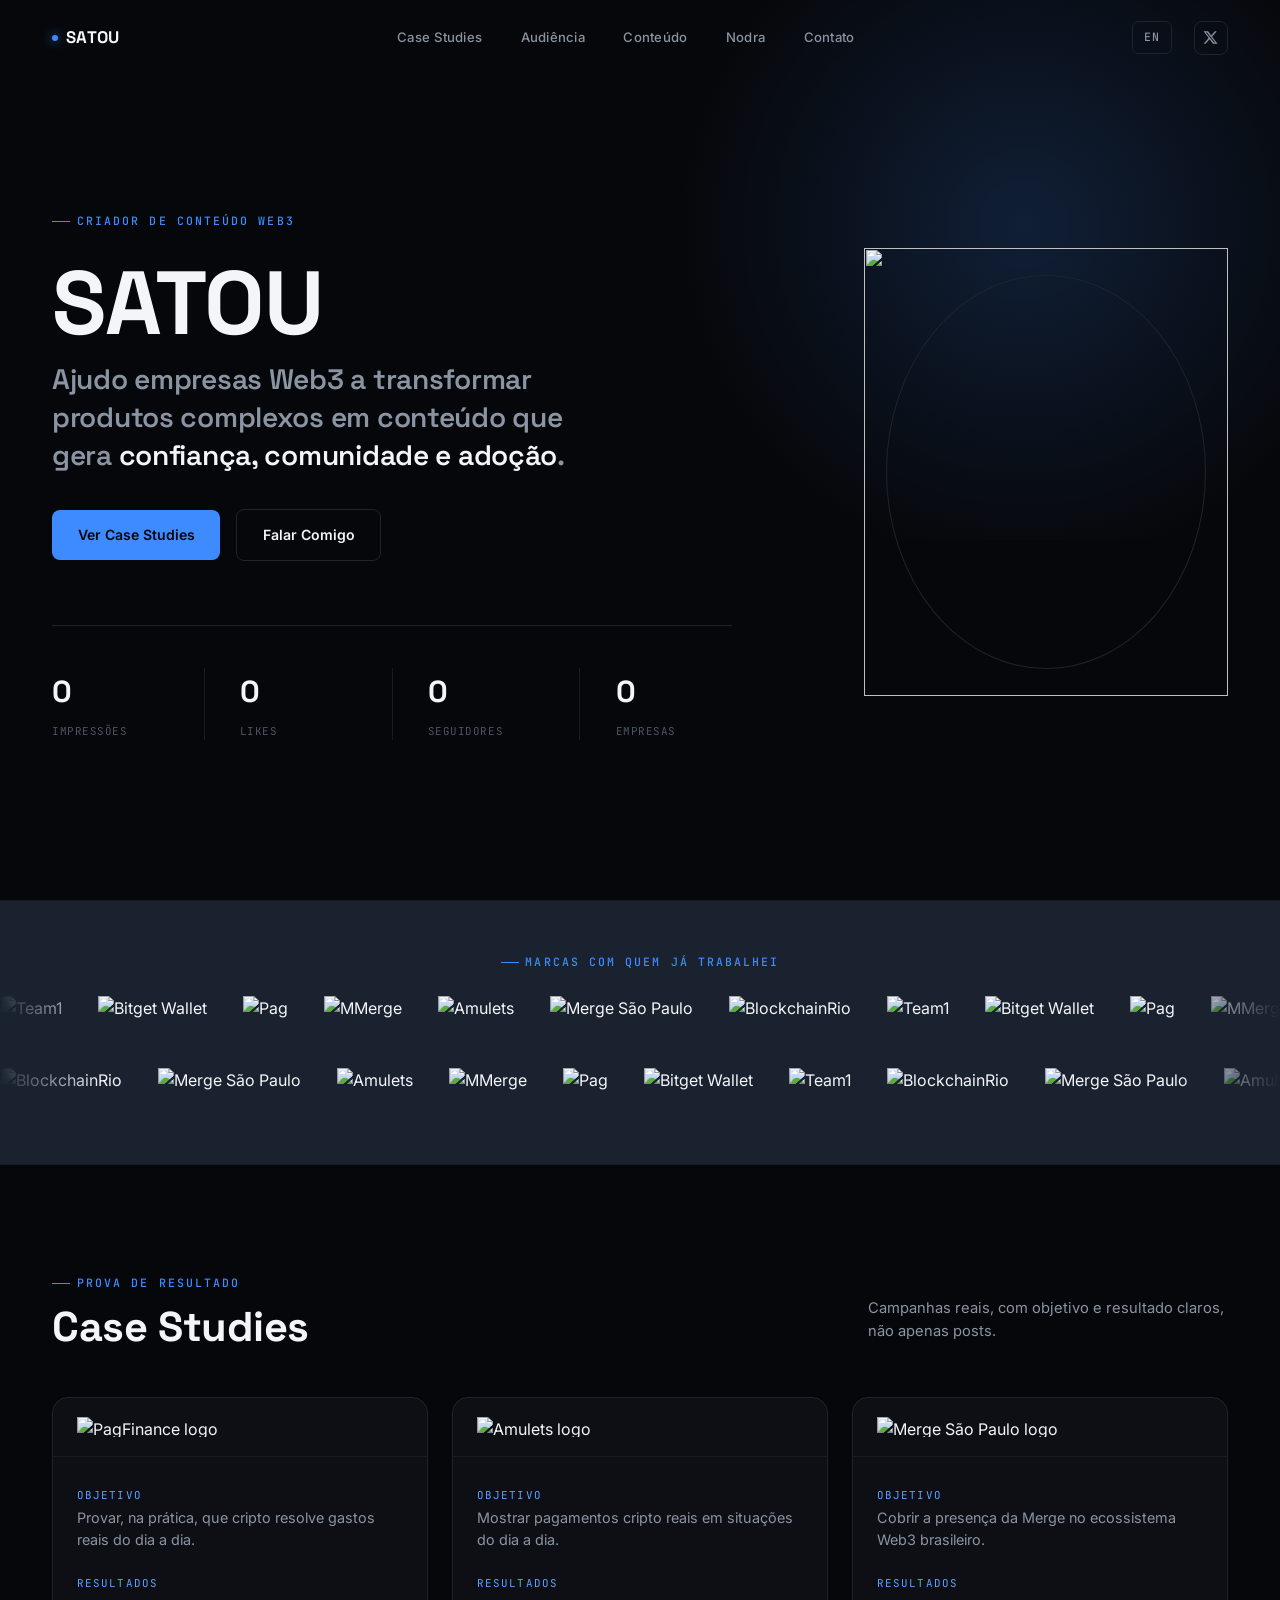
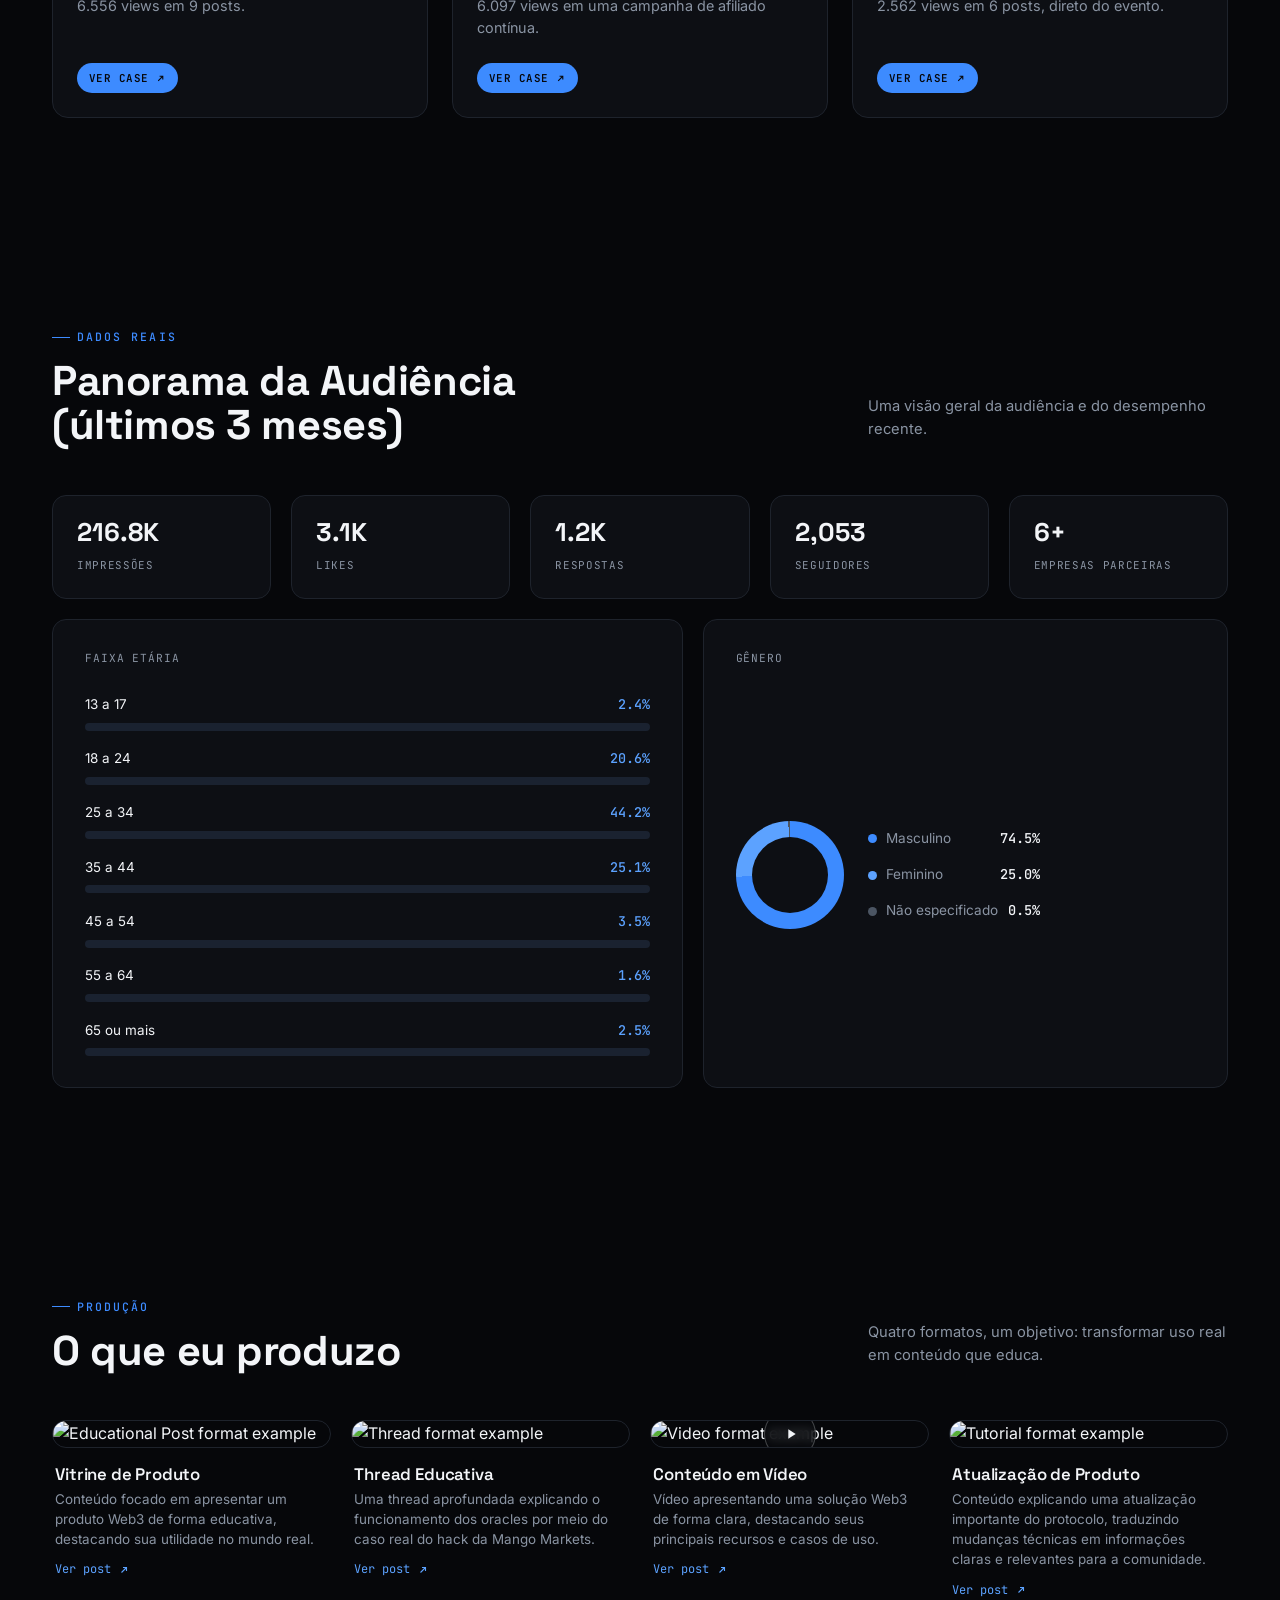
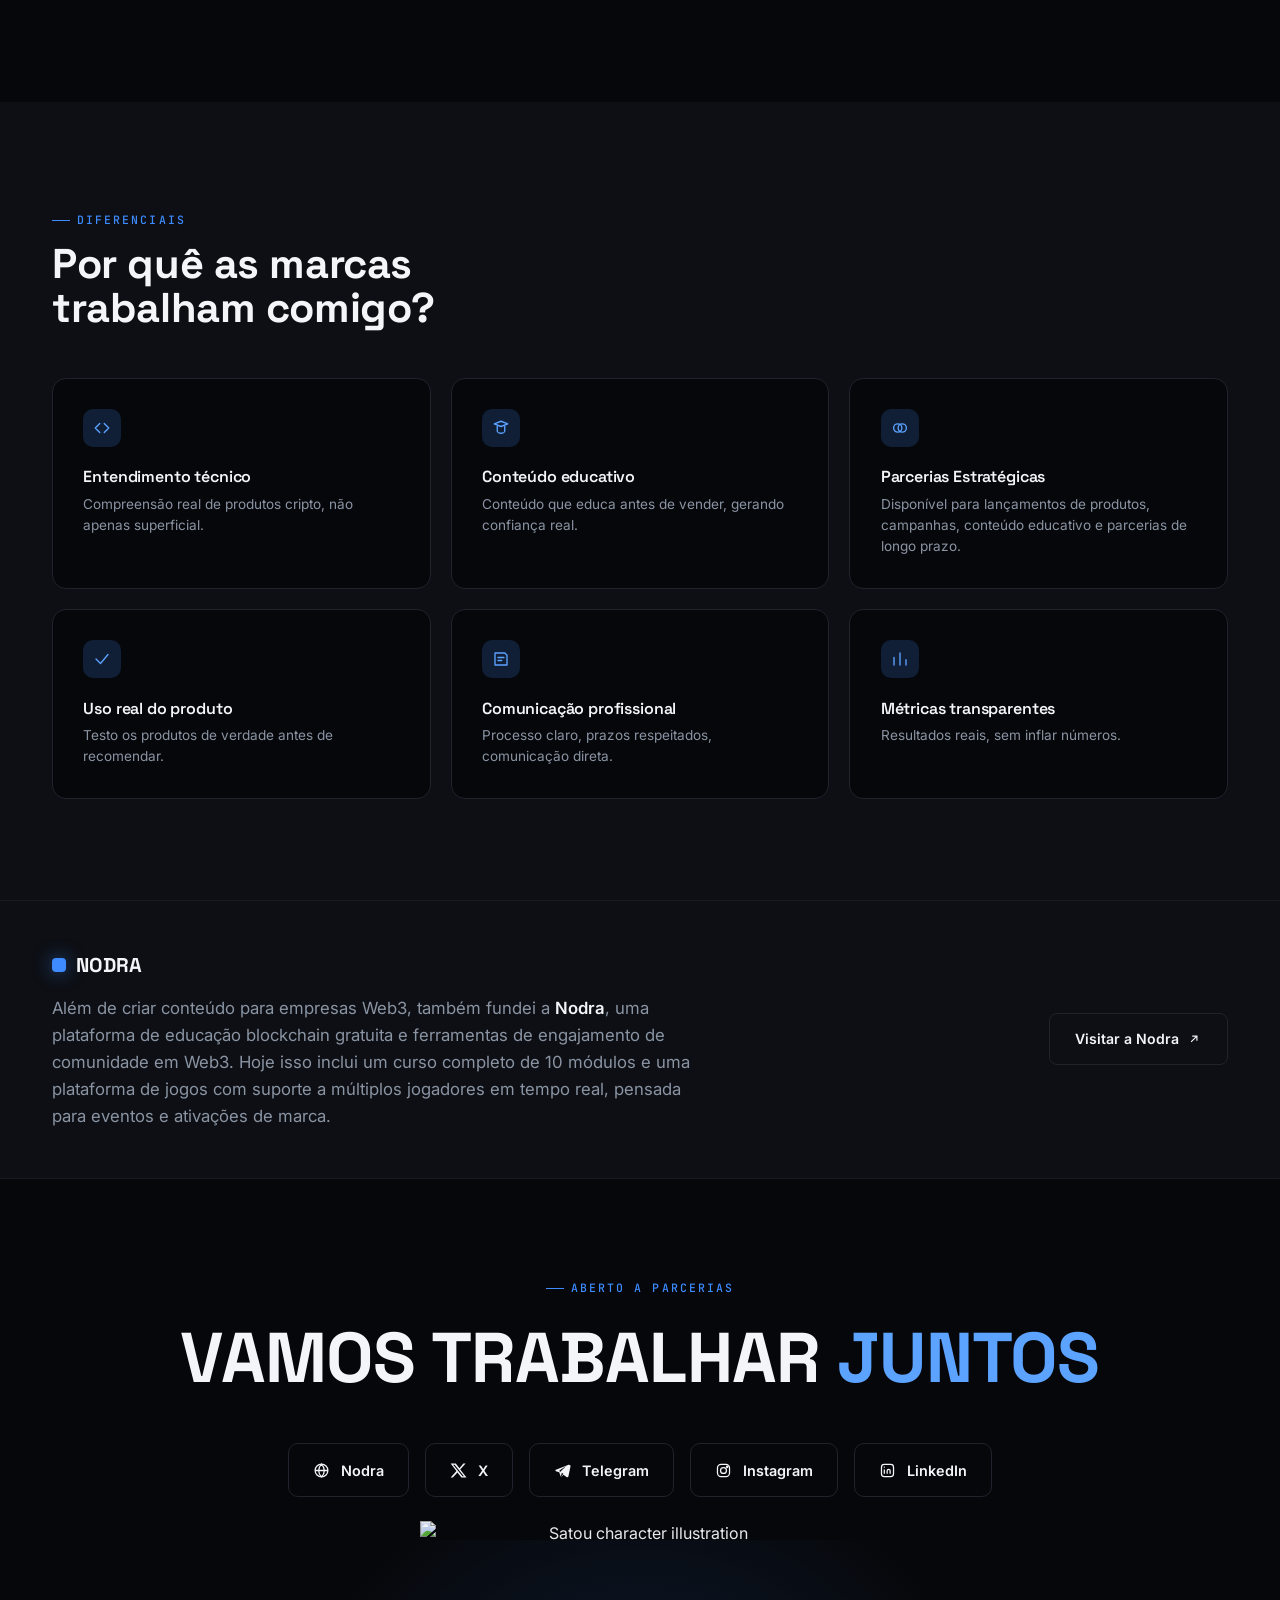
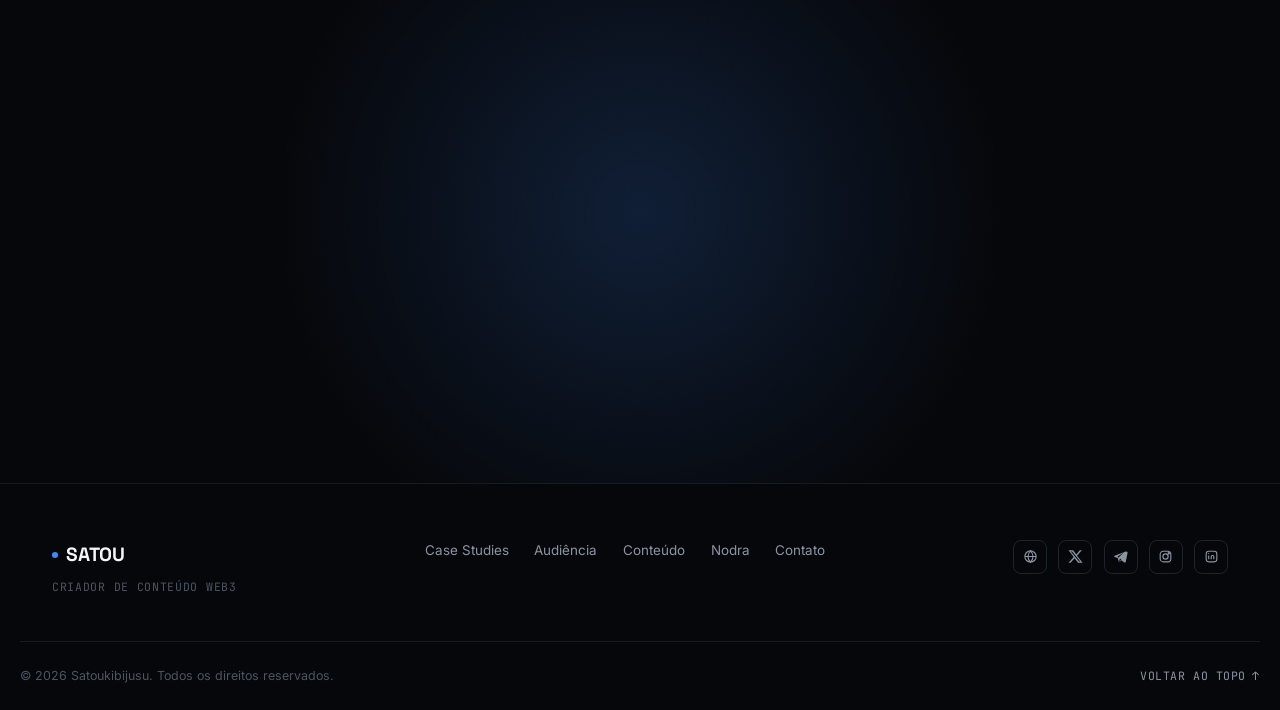
==== index.html @ 33f7ec47 "add logo in Nodra" ====
<!DOCTYPE html>
<html lang="pt">
<head>
<meta charset="UTF-8">
<meta name="viewport" content="width=device-width, initial-scale=1.0">
<title>Satou | Web3 Content Creator</title>
<meta name="description" content="Satou (Satoukibijusu), Web3 content creator building the future of crypto adoption through real-world usage, education and partnerships.">

<link rel="stylesheet" href="css/style.css">
<link rel="stylesheet" href="css/animations.css">
<link rel="stylesheet" href="css/responsive.css">
</head>
<body class="lang-pt">

  <!-- ============================================================
       NAV
       ============================================================ -->
  <header class="nav">
    <div class="container nav-inner">
      <a href="#" class="nav-logo">
        <span class="dot"></span>
        SATOU
      </a>

      <nav class="nav-links" aria-label="Main navigation">
        <a href="#case-studies" data-lang="pt">Case Studies</a>
        <a href="#case-studies" data-lang="en">Case Studies</a>

        <a href="#audience" data-lang="pt">Audiência</a>
        <a href="#audience" data-lang="en">Audience</a>

        <a href="#content" data-lang="pt">Conteúdo</a>
        <a href="#content" data-lang="en">Content</a>

        <a href="#nodra" data-lang="pt">Nodra</a>
        <a href="#nodra" data-lang="en">Nodra</a>

        <a href="#contact" data-lang="pt">Contato</a>
        <a href="#contact" data-lang="en">Contact</a>
      </nav>

      <div class="nav-right">
        <button class="lang-toggle" data-lang-btn type="button" aria-label="Switch language">EN</button>

        <a class="nav-social" href="https://x.com/Satoukibijusu" target="_blank" rel="noopener" aria-label="X (Twitter)">
          <svg viewBox="0 0 24 24" fill="currentColor"><path d="M18.9 2H22l-7.6 8.7L23.3 22h-7.2l-5.6-7.3L4 22H1l8.1-9.3L.9 2h7.3l5.1 6.7L18.9 2Zm-1.3 18h2L6.5 4H4.4l13.2 16Z"/></svg>
        </a>

        <button class="nav-toggle" type="button" aria-label="Open menu" aria-expanded="false">
          <span></span><span></span><span></span>
        </button>
      </div>
    </div>

    <!-- Mobile panel -->
    <div class="nav-mobile-panel">
      <a href="#case-studies" data-lang="pt">Case Studies</a>
      <a href="#case-studies" data-lang="en">Case Studies</a>

      <a href="#audience" data-lang="pt">Audiência</a>
      <a href="#audience" data-lang="en">Audience</a>

      <a href="#content" data-lang="pt">Conteúdo</a>
      <a href="#content" data-lang="en">Content</a>

      <a href="#nodra" data-lang="pt">Nodra</a>
      <a href="#nodra" data-lang="en">Nodra</a>

      <a href="#contact" data-lang="pt">Contato</a>
      <a href="#contact" data-lang="en">Contact</a>

      <div class="nav-mobile-panel-actions">
        <button class="lang-toggle" data-lang-btn type="button" aria-label="Switch language">EN</button>
        <a class="nav-social" href="https://x.com/Satoukibijusu" target="_blank" rel="noopener" aria-label="X (Twitter)">
          <svg viewBox="0 0 24 24" fill="currentColor"><path d="M18.9 2H22l-7.6 8.7L23.3 22h-7.2l-5.6-7.3L4 22H1l8.1-9.3L.9 2h7.3l5.1 6.7L18.9 2Zm-1.3 18h2L6.5 4H4.4l13.2 16Z"/></svg>
        </a>
      </div>
    </div>
  </header>

  <!-- ============================================================
       HERO
       ============================================================ -->
  <section class="hero" id="top">
    <div class="hero-bg-glow" aria-hidden="true"></div>

    <div class="container hero-inner">
      <div class="hero-content">
        <div class="hero-eyebrow eyebrow">
          <span data-lang="pt">Criador de Conteúdo Web3</span>
          <span data-lang="en">Web3 Content Creator</span>
        </div>

        <h1 class="hero-title">Satou</h1>

        <h2 class="hero-mission">
          <span data-lang="pt">Ajudo empresas Web3 a transformar produtos complexos em conteúdo que gera <strong>confiança, comunidade e adoção</strong>.</span>
          <span data-lang="en">I help Web3 companies transform complex products into content that builds <strong>trust, community and adoption</strong>.</span>
        </h2>

        <div class="hero-actions">
          <a href="#case-studies" class="btn btn-primary">
            <span data-lang="pt">Ver Case Studies</span>
            <span data-lang="en">View Case Studies</span>
          </a>
          <a href="#contact" class="btn btn-ghost">
            <span data-lang="pt">Falar Comigo</span>
            <span data-lang="en">Get in Touch</span>
          </a>
        </div>

        <div class="hero-stats">
          <div class="hero-stat">
            <div class="hero-stat-value"><span data-counter data-target="217" data-suffix="K">0</span></div>
            <div class="hero-stat-label" data-lang="pt">Impressões</div>
            <div class="hero-stat-label" data-lang="en">Impressions</div>
          </div>

          <div class="hero-stat">
            <div class="hero-stat-value"><span data-counter data-target="3.1" data-suffix="K" data-decimals="1">0</span></div>
            <div class="hero-stat-label" data-lang="pt">Likes</div>
            <div class="hero-stat-label" data-lang="en">Likes</div>
          </div>

          <div class="hero-stat">
            <div class="hero-stat-value"><span data-counter data-target="2.1" data-suffix="K+" data-decimals="1">0</span></div>
            <div class="hero-stat-label" data-lang="pt">Seguidores</div>
            <div class="hero-stat-label" data-lang="en">Followers</div>
          </div>

          <div class="hero-stat">
            <div class="hero-stat-value"><span data-counter data-target="6" data-suffix="+">0</span></div>
            <div class="hero-stat-label" data-lang="pt">Empresas</div>
            <div class="hero-stat-label" data-lang="en">Companies</div>
          </div>
        </div>
      </div>

      <div class="hero-visual">
        <div class="hero-visual-frame">
          <div class="hero-visual-ring" aria-hidden="true"></div>
          <img src="assets/characters/test.png">
        </div>
      </div>
    </div>
  </section>

  <!-- ============================================================
       BRANDS I'VE WORKED WITH (double marquee)
       Only brands with an officially completed partnership are
       listed here. To add a brand once a new partnership is
       completed: add its logo to assets/logos/ and append it to
       BOTH tracks' <div class="marquee-list"> pairs (visible +
       aria-hidden copy), keeping the same repeat pattern.
       The sequence is deliberately repeated 6x per block so
       the strip never shows empty space, even on ultra-wide
       or very high-resolution screens.
       ============================================================ -->
  <section class="companies" id="companies" aria-label="Brands Satou has officially worked with">
    <div class="container companies-head">
      <div class="eyebrow" style="justify-content:center;">
        <span data-lang="pt">Marcas com quem já trabalhei</span>
        <span data-lang="en">Brands I've Worked With</span>
      </div>
    </div>

    <div class="marquee-group">
      <div class="marquee-viewport">
        <div class="marquee-track marquee-track--a">
          <div class="marquee-list">
            <div class="logo-item"><img src="assets/logos/Team1_MAIN_WHITE.svg" alt="Team1" loading="lazy"></div>
            <div class="logo-item"><img src="assets/logos/BitgetWallet.svg" alt="Bitget Wallet" loading="lazy"></div>
            <div class="logo-item"><img src="assets/logos/pagfinance.svg" alt="Pag" loading="lazy"></div>
            <div class="logo-item"><img src="assets/logos/mmerge.png" alt="MMerge" loading="lazy"></div>
            <div class="logo-item"><img src="assets/logos/amulets.png" alt="Amulets" loading="lazy"></div>
            <div class="logo-item"><img src="assets/logos/mmerge.png" alt="Merge São Paulo" loading="lazy"></div>
            <div class="logo-item"><img src="assets/logos/blockchainrio.png" alt="BlockchainRio" loading="lazy"></div>
            <div class="logo-item"><img src="assets/logos/Team1_MAIN_WHITE.svg" alt="Team1" loading="lazy"></div>
            <div class="logo-item"><img src="assets/logos/BitgetWallet.svg" alt="Bitget Wallet" loading="lazy"></div>
            <div class="logo-item"><img src="assets/logos/pagfinance.svg" alt="Pag" loading="lazy"></div>
            <div class="logo-item"><img src="assets/logos/mmerge.png" alt="MMerge" loading="lazy"></div>
            <div class="logo-item"><img src="assets/logos/amulets.png" alt="Amulets" loading="lazy"></div>
            <div class="logo-item"><img src="assets/logos/mmerge.png" alt="Merge São Paulo" loading="lazy"></div>
            <div class="logo-item"><img src="assets/logos/blockchainrio.png" alt="BlockchainRio" loading="lazy"></div>
            <div class="logo-item"><img src="assets/logos/Team1_MAIN_WHITE.svg" alt="Team1" loading="lazy"></div>
            <div class="logo-item"><img src="assets/logos/BitgetWallet.svg" alt="Bitget Wallet" loading="lazy"></div>
            <div class="logo-item"><img src="assets/logos/pagfinance.svg" alt="Pag" loading="lazy"></div>
            <div class="logo-item"><img src="assets/logos/mmerge.png" alt="MMerge" loading="lazy"></div>
            <div class="logo-item"><img src="assets/logos/amulets.png" alt="Amulets" loading="lazy"></div>
            <div class="logo-item"><img src="assets/logos/mmerge.png" alt="Merge São Paulo" loading="lazy"></div>
            <div class="logo-item"><img src="assets/logos/blockchainrio.png" alt="BlockchainRio" loading="lazy"></div>
            <div class="logo-item"><img src="assets/logos/Team1_MAIN_WHITE.svg" alt="Team1" loading="lazy"></div>
            <div class="logo-item"><img src="assets/logos/BitgetWallet.svg" alt="Bitget Wallet" loading="lazy"></div>
            <div class="logo-item"><img src="assets/logos/pagfinance.svg" alt="Pag" loading="lazy"></div>
            <div class="logo-item"><img src="assets/logos/mmerge.png" alt="MMerge" loading="lazy"></div>
            <div class="logo-item"><img src="assets/logos/amulets.png" alt="Amulets" loading="lazy"></div>
            <div class="logo-item"><img src="assets/logos/mmerge.png" alt="Merge São Paulo" loading="lazy"></div>
            <div class="logo-item"><img src="assets/logos/blockchainrio.png" alt="BlockchainRio" loading="lazy"></div>
            <div class="logo-item"><img src="assets/logos/Team1_MAIN_WHITE.svg" alt="Team1" loading="lazy"></div>
            <div class="logo-item"><img src="assets/logos/BitgetWallet.svg" alt="Bitget Wallet" loading="lazy"></div>
            <div class="logo-item"><img src="assets/logos/pagfinance.svg" alt="Pag" loading="lazy"></div>
            <div class="logo-item"><img src="assets/logos/mmerge.png" alt="MMerge" loading="lazy"></div>
            <div class="logo-item"><img src="assets/logos/amulets.png" alt="Amulets" loading="lazy"></div>
            <div class="logo-item"><img src="assets/logos/mmerge.png" alt="Merge São Paulo" loading="lazy"></div>
            <div class="logo-item"><img src="assets/logos/blockchainrio.png" alt="BlockchainRio" loading="lazy"></div>
            <div class="logo-item"><img src="assets/logos/Team1_MAIN_WHITE.svg" alt="Team1" loading="lazy"></div>
            <div class="logo-item"><img src="assets/logos/BitgetWallet.svg" alt="Bitget Wallet" loading="lazy"></div>
            <div class="logo-item"><img src="assets/logos/pagfinance.svg" alt="Pag" loading="lazy"></div>
            <div class="logo-item"><img src="assets/logos/mmerge.png" alt="MMerge" loading="lazy"></div>
            <div class="logo-item"><img src="assets/logos/amulets.png" alt="Amulets" loading="lazy"></div>
            <div class="logo-item"><img src="assets/logos/mmerge.png" alt="Merge São Paulo" loading="lazy"></div>
            <div class="logo-item"><img src="assets/logos/blockchainrio.png" alt="BlockchainRio" loading="lazy"></div>
          </div>
          <div class="marquee-list" aria-hidden="true">
            <div class="logo-item"><img src="assets/logos/Team1_MAIN_WHITE.svg" alt="" loading="lazy"></div>
            <div class="logo-item"><img src="assets/logos/BitgetWallet.svg" alt="" loading="lazy"></div>
            <div class="logo-item"><img src="assets/logos/pagfinance.svg" alt="" loading="lazy"></div>
            <div class="logo-item"><img src="assets/logos/mmerge.png" alt="" loading="lazy"></div>
            <div class="logo-item"><img src="assets/logos/amulets.png" alt="" loading="lazy"></div>
            <div class="logo-item"><img src="assets/logos/mmerge.png" alt="" loading="lazy"></div>
            <div class="logo-item"><img src="assets/logos/blockchainrio.png" alt="" loading="lazy"></div>
            <div class="logo-item"><img src="assets/logos/Team1_MAIN_WHITE.svg" alt="" loading="lazy"></div>
            <div class="logo-item"><img src="assets/logos/BitgetWallet.svg" alt="" loading="lazy"></div>
            <div class="logo-item"><img src="assets/logos/pagfinance.svg" alt="" loading="lazy"></div>
            <div class="logo-item"><img src="assets/logos/mmerge.png" alt="" loading="lazy"></div>
            <div class="logo-item"><img src="assets/logos/amulets.png" alt="" loading="lazy"></div>
            <div class="logo-item"><img src="assets/logos/mmerge.png" alt="" loading="lazy"></div>
            <div class="logo-item"><img src="assets/logos/blockchainrio.png" alt="" loading="lazy"></div>
            <div class="logo-item"><img src="assets/logos/Team1_MAIN_WHITE.svg" alt="" loading="lazy"></div>
            <div class="logo-item"><img src="assets/logos/BitgetWallet.svg" alt="" loading="lazy"></div>
            <div class="logo-item"><img src="assets/logos/pagfinance.svg" alt="" loading="lazy"></div>
            <div class="logo-item"><img src="assets/logos/mmerge.png" alt="" loading="lazy"></div>
            <div class="logo-item"><img src="assets/logos/amulets.png" alt="" loading="lazy"></div>
            <div class="logo-item"><img src="assets/logos/mmerge.png" alt="" loading="lazy"></div>
            <div class="logo-item"><img src="assets/logos/blockchainrio.png" alt="" loading="lazy"></div>
            <div class="logo-item"><img src="assets/logos/Team1_MAIN_WHITE.svg" alt="" loading="lazy"></div>
            <div class="logo-item"><img src="assets/logos/BitgetWallet.svg" alt="" loading="lazy"></div>
            <div class="logo-item"><img src="assets/logos/pagfinance.svg" alt="" loading="lazy"></div>
            <div class="logo-item"><img src="assets/logos/mmerge.png" alt="" loading="lazy"></div>
            <div class="logo-item"><img src="assets/logos/amulets.png" alt="" loading="lazy"></div>
            <div class="logo-item"><img src="assets/logos/mmerge.png" alt="" loading="lazy"></div>
            <div class="logo-item"><img src="assets/logos/blockchainrio.png" alt="" loading="lazy"></div>
            <div class="logo-item"><img src="assets/logos/Team1_MAIN_WHITE.svg" alt="" loading="lazy"></div>
            <div class="logo-item"><img src="assets/logos/BitgetWallet.svg" alt="" loading="lazy"></div>
            <div class="logo-item"><img src="assets/logos/pagfinance.svg" alt="" loading="lazy"></div>
            <div class="logo-item"><img src="assets/logos/mmerge.png" alt="" loading="lazy"></div>
            <div class="logo-item"><img src="assets/logos/amulets.png" alt="" loading="lazy"></div>
            <div class="logo-item"><img src="assets/logos/mmerge.png" alt="" loading="lazy"></div>
            <div class="logo-item"><img src="assets/logos/blockchainrio.png" alt="" loading="lazy"></div>
            <div class="logo-item"><img src="assets/logos/Team1_MAIN_WHITE.svg" alt="" loading="lazy"></div>
            <div class="logo-item"><img src="assets/logos/BitgetWallet.svg" alt="" loading="lazy"></div>
            <div class="logo-item"><img src="assets/logos/pagfinance.svg" alt="" loading="lazy"></div>
            <div class="logo-item"><img src="assets/logos/mmerge.png" alt="" loading="lazy"></div>
            <div class="logo-item"><img src="assets/logos/amulets.png" alt="" loading="lazy"></div>
            <div class="logo-item"><img src="assets/logos/mmerge.png" alt="" loading="lazy"></div>
            <div class="logo-item"><img src="assets/logos/blockchainrio.png" alt="" loading="lazy"></div>
          </div>
        </div>
      </div>

      <div class="marquee-viewport">
        <div class="marquee-track marquee-track--b">
          <div class="marquee-list">
            <div class="logo-item"><img src="assets/logos/blockchainrio.png" alt="BlockchainRio" loading="lazy"></div>
            <div class="logo-item"><img src="assets/logos/mmerge.png" alt="Merge São Paulo" loading="lazy"></div>
            <div class="logo-item"><img src="assets/logos/amulets.png" alt="Amulets" loading="lazy"></div>
            <div class="logo-item"><img src="assets/logos/mmerge.png" alt="MMerge" loading="lazy"></div>
            <div class="logo-item"><img src="assets/logos/pagfinance.svg" alt="Pag" loading="lazy"></div>
            <div class="logo-item"><img src="assets/logos/BitgetWallet.svg" alt="Bitget Wallet" loading="lazy"></div>
            <div class="logo-item"><img src="assets/logos/Team1_MAIN_WHITE.svg" alt="Team1" loading="lazy"></div>
            <div class="logo-item"><img src="assets/logos/blockchainrio.png" alt="BlockchainRio" loading="lazy"></div>
            <div class="logo-item"><img src="assets/logos/mmerge.png" alt="Merge São Paulo" loading="lazy"></div>
            <div class="logo-item"><img src="assets/logos/amulets.png" alt="Amulets" loading="lazy"></div>
            <div class="logo-item"><img src="assets/logos/mmerge.png" alt="MMerge" loading="lazy"></div>
            <div class="logo-item"><img src="assets/logos/pagfinance.svg" alt="Pag" loading="lazy"></div>
            <div class="logo-item"><img src="assets/logos/BitgetWallet.svg" alt="Bitget Wallet" loading="lazy"></div>
            <div class="logo-item"><img src="assets/logos/Team1_MAIN_WHITE.svg" alt="Team1" loading="lazy"></div>
            <div class="logo-item"><img src="assets/logos/blockchainrio.png" alt="BlockchainRio" loading="lazy"></div>
            <div class="logo-item"><img src="assets/logos/mmerge.png" alt="Merge São Paulo" loading="lazy"></div>
            <div class="logo-item"><img src="assets/logos/amulets.png" alt="Amulets" loading="lazy"></div>
            <div class="logo-item"><img src="assets/logos/mmerge.png" alt="MMerge" loading="lazy"></div>
            <div class="logo-item"><img src="assets/logos/pagfinance.svg" alt="Pag" loading="lazy"></div>
            <div class="logo-item"><img src="assets/logos/BitgetWallet.svg" alt="Bitget Wallet" loading="lazy"></div>
            <div class="logo-item"><img src="assets/logos/Team1_MAIN_WHITE.svg" alt="Team1" loading="lazy"></div>
            <div class="logo-item"><img src="assets/logos/blockchainrio.png" alt="BlockchainRio" loading="lazy"></div>
            <div class="logo-item"><img src="assets/logos/mmerge.png" alt="Merge São Paulo" loading="lazy"></div>
            <div class="logo-item"><img src="assets/logos/amulets.png" alt="Amulets" loading="lazy"></div>
            <div class="logo-item"><img src="assets/logos/mmerge.png" alt="MMerge" loading="lazy"></div>
            <div class="logo-item"><img src="assets/logos/pagfinance.svg" alt="Pag" loading="lazy"></div>
            <div class="logo-item"><img src="assets/logos/BitgetWallet.svg" alt="Bitget Wallet" loading="lazy"></div>
            <div class="logo-item"><img src="assets/logos/Team1_MAIN_WHITE.svg" alt="Team1" loading="lazy"></div>
            <div class="logo-item"><img src="assets/logos/blockchainrio.png" alt="BlockchainRio" loading="lazy"></div>
            <div class="logo-item"><img src="assets/logos/mmerge.png" alt="Merge São Paulo" loading="lazy"></div>
            <div class="logo-item"><img src="assets/logos/amulets.png" alt="Amulets" loading="lazy"></div>
            <div class="logo-item"><img src="assets/logos/mmerge.png" alt="MMerge" loading="lazy"></div>
            <div class="logo-item"><img src="assets/logos/pagfinance.svg" alt="Pag" loading="lazy"></div>
            <div class="logo-item"><img src="assets/logos/BitgetWallet.svg" alt="Bitget Wallet" loading="lazy"></div>
            <div class="logo-item"><img src="assets/logos/Team1_MAIN_WHITE.svg" alt="Team1" loading="lazy"></div>
            <div class="logo-item"><img src="assets/logos/blockchainrio.png" alt="BlockchainRio" loading="lazy"></div>
            <div class="logo-item"><img src="assets/logos/mmerge.png" alt="Merge São Paulo" loading="lazy"></div>
            <div class="logo-item"><img src="assets/logos/amulets.png" alt="Amulets" loading="lazy"></div>
            <div class="logo-item"><img src="assets/logos/mmerge.png" alt="MMerge" loading="lazy"></div>
            <div class="logo-item"><img src="assets/logos/pagfinance.svg" alt="Pag" loading="lazy"></div>
            <div class="logo-item"><img src="assets/logos/BitgetWallet.svg" alt="Bitget Wallet" loading="lazy"></div>
            <div class="logo-item"><img src="assets/logos/Team1_MAIN_WHITE.svg" alt="Team1" loading="lazy"></div>
          </div>
          <div class="marquee-list" aria-hidden="true">
            <div class="logo-item"><img src="assets/logos/blockchainrio.png" alt="" loading="lazy"></div>
            <div class="logo-item"><img src="assets/logos/mmerge.png" alt="" loading="lazy"></div>
            <div class="logo-item"><img src="assets/logos/amulets.png" alt="" loading="lazy"></div>
            <div class="logo-item"><img src="assets/logos/mmerge.png" alt="" loading="lazy"></div>
            <div class="logo-item"><img src="assets/logos/pagfinance.svg" alt="" loading="lazy"></div>
            <div class="logo-item"><img src="assets/logos/BitgetWallet.svg" alt="" loading="lazy"></div>
            <div class="logo-item"><img src="assets/logos/Team1_MAIN_WHITE.svg" alt="" loading="lazy"></div>
            <div class="logo-item"><img src="assets/logos/blockchainrio.png" alt="" loading="lazy"></div>
            <div class="logo-item"><img src="assets/logos/mmerge.png" alt="" loading="lazy"></div>
            <div class="logo-item"><img src="assets/logos/amulets.png" alt="" loading="lazy"></div>
            <div class="logo-item"><img src="assets/logos/mmerge.png" alt="" loading="lazy"></div>
            <div class="logo-item"><img src="assets/logos/pagfinance.svg" alt="" loading="lazy"></div>
            <div class="logo-item"><img src="assets/logos/BitgetWallet.svg" alt="" loading="lazy"></div>
            <div class="logo-item"><img src="assets/logos/Team1_MAIN_WHITE.svg" alt="" loading="lazy"></div>
            <div class="logo-item"><img src="assets/logos/blockchainrio.png" alt="" loading="lazy"></div>
            <div class="logo-item"><img src="assets/logos/mmerge.png" alt="" loading="lazy"></div>
            <div class="logo-item"><img src="assets/logos/amulets.png" alt="" loading="lazy"></div>
            <div class="logo-item"><img src="assets/logos/mmerge.png" alt="" loading="lazy"></div>
            <div class="logo-item"><img src="assets/logos/pagfinance.svg" alt="" loading="lazy"></div>
            <div class="logo-item"><img src="assets/logos/BitgetWallet.svg" alt="" loading="lazy"></div>
            <div class="logo-item"><img src="assets/logos/Team1_MAIN_WHITE.svg" alt="" loading="lazy"></div>
            <div class="logo-item"><img src="assets/logos/blockchainrio.png" alt="" loading="lazy"></div>
            <div class="logo-item"><img src="assets/logos/mmerge.png" alt="" loading="lazy"></div>
            <div class="logo-item"><img src="assets/logos/amulets.png" alt="" loading="lazy"></div>
            <div class="logo-item"><img src="assets/logos/mmerge.png" alt="" loading="lazy"></div>
            <div class="logo-item"><img src="assets/logos/pagfinance.svg" alt="" loading="lazy"></div>
            <div class="logo-item"><img src="assets/logos/BitgetWallet.svg" alt="" loading="lazy"></div>
            <div class="logo-item"><img src="assets/logos/Team1_MAIN_WHITE.svg" alt="" loading="lazy"></div>
            <div class="logo-item"><img src="assets/logos/blockchainrio.png" alt="" loading="lazy"></div>
            <div class="logo-item"><img src="assets/logos/mmerge.png" alt="" loading="lazy"></div>
            <div class="logo-item"><img src="assets/logos/amulets.png" alt="" loading="lazy"></div>
            <div class="logo-item"><img src="assets/logos/mmerge.png" alt="" loading="lazy"></div>
            <div class="logo-item"><img src="assets/logos/pagfinance.svg" alt="" loading="lazy"></div>
            <div class="logo-item"><img src="assets/logos/BitgetWallet.svg" alt="" loading="lazy"></div>
            <div class="logo-item"><img src="assets/logos/Team1_MAIN_WHITE.svg" alt="" loading="lazy"></div>
            <div class="logo-item"><img src="assets/logos/blockchainrio.png" alt="" loading="lazy"></div>
            <div class="logo-item"><img src="assets/logos/mmerge.png" alt="" loading="lazy"></div>
            <div class="logo-item"><img src="assets/logos/amulets.png" alt="" loading="lazy"></div>
            <div class="logo-item"><img src="assets/logos/mmerge.png" alt="" loading="lazy"></div>
            <div class="logo-item"><img src="assets/logos/pagfinance.svg" alt="" loading="lazy"></div>
            <div class="logo-item"><img src="assets/logos/BitgetWallet.svg" alt="" loading="lazy"></div>
            <div class="logo-item"><img src="assets/logos/Team1_MAIN_WHITE.svg" alt="" loading="lazy"></div>
          </div>
        </div>
      </div>
    </div>
  </section>

  <!-- ============================================================
       CASE STUDIES
       Each card links to its own dedicated page under
       case-studies/*.html (see case-studies/pagfinance.html as the
       template). To add a new case study: duplicate one
       <a class="case-card"> block, update the logo/screenshot
       paths (assets/logos and assets/screenshots), the objective/
       results text and the href, then build the matching page by
       copying an existing case-studies/*.html file.
       ============================================================ -->
  <section class="case-studies section-pad" id="case-studies">
    <div class="container">
      <div class="section-head" data-reveal>
        <div>
          <div class="eyebrow">
            <span data-lang="pt">Prova de resultado</span>
            <span data-lang="en">Proof of results</span>
          </div>
          <h2>
            <span data-lang="pt">Case Studies</span>
            <span data-lang="en">Case Studies</span>
          </h2>
        </div>
        <p>
          <span data-lang="pt">Campanhas reais, com objetivo e resultado claros, não apenas posts.</span>
          <span data-lang="en">Real campaigns, with a clear objective and result, not just posts.</span>
        </p>
      </div>

      <div class="case-grid">

        <!-- Case 1: PagFinance (dedicated case study page) -->
        <a class="case-card" href="case-studies/pagfinance.html" data-reveal data-delay="1">
          <div class="case-card-header">
            <img class="case-logo" src="assets/logos/pagfinance.svg" alt="PagFinance logo">
          </div>
          <div class="case-body">
            <div class="case-block">
              <span class="case-block-label" data-lang="pt">Objetivo</span>
              <span class="case-block-label" data-lang="en">Objective</span>
              <p data-lang="pt">Provar, na prática, que cripto resolve gastos reais do dia a dia.</p>
              <p data-lang="en">Prove, in practice, that crypto solves real everyday spending.</p>
            </div>
            <div class="case-block">
              <span class="case-block-label" data-lang="pt">Resultados</span>
              <span class="case-block-label" data-lang="en">Results</span>
              <p data-lang="pt">6.556 views em 9 posts.</p>
              <p data-lang="en">6,556 views across 9 posts</p>
            </div>
          </div>
          <span class="case-view-badge">
            <span data-lang="pt">Ver Case</span>
            <span data-lang="en">View Case</span>
            <svg viewBox="0 0 24 24" fill="none" stroke="currentColor" stroke-width="2.4"><path d="M7 17 17 7M10 7h7v7"/></svg>
          </span>
        </a>

        <!-- Case 2: Amulets (dedicated case study page) -->
        <a class="case-card" href="case-studies/amulets.html" data-reveal data-delay="2">
          <div class="case-card-header">
            <img class="case-logo" src="assets/logos/amulets.png" alt="Amulets logo">
          </div>
          <div class="case-body">
            <div class="case-block">
              <span class="case-block-label" data-lang="pt">Objetivo</span>
              <span class="case-block-label" data-lang="en">Objective</span>
              <p data-lang="pt">Mostrar pagamentos cripto reais em situações do dia a dia.</p>
              <p data-lang="en">Show real crypto payments in everyday situations.</p>
            </div>
            <div class="case-block">
              <span class="case-block-label" data-lang="pt">Resultados</span>
              <span class="case-block-label" data-lang="en">Results</span>
              <p data-lang="pt">6.097 views em uma campanha de afiliado contínua.</p>
              <p data-lang="en">6,097 views across an ongoing affiliate campaign.</p>
            </div>
          </div>
          <span class="case-view-badge">
            <span data-lang="pt">Ver Case</span>
            <span data-lang="en">View Case</span>
            <svg viewBox="0 0 24 24" fill="none" stroke="currentColor" stroke-width="2.4"><path d="M7 17 17 7M10 7h7v7"/></svg>
          </span>
        </a>

        <!-- Case 3: Merge (dedicated case study page) -->
        <a class="case-card" href="case-studies/merge.html" data-reveal data-delay="3">
          <div class="case-card-header">
            <img class="case-logo" src="assets/logos/mmerge.png" alt="Merge São Paulo logo">
          </div>
          <div class="case-body">
            <div class="case-block">
              <span class="case-block-label" data-lang="pt">Objetivo</span>
              <span class="case-block-label" data-lang="en">Objective</span>
              <p data-lang="pt">Cobrir a presença da Merge no ecossistema Web3 brasileiro.</p>
              <p data-lang="en">Cover Merge's presence in the Brazilian Web3 ecosystem.</p>
            </div>
            <div class="case-block">
              <span class="case-block-label" data-lang="pt">Resultados</span>
              <span class="case-block-label" data-lang="en">Results</span>
              <p data-lang="pt">2.562 views em 6 posts, direto do evento.</p>
              <p data-lang="en">2,562 views across 6 posts, straight from the event.</p>
            </div>
          </div>
          <span class="case-view-badge">
            <span data-lang="pt">Ver Case</span>
            <span data-lang="en">View Case</span>
            <svg viewBox="0 0 24 24" fill="none" stroke="currentColor" stroke-width="2.4"><path d="M7 17 17 7M10 7h7v7"/></svg>
          </span>
        </a>

      </div>
    </div>
  </section>

  <!-- ============================================================
       AUDIENCE (SaaS-style dashboard)
       Two rows:
       - dashboard-kpis: top strip of 5 headline metrics. Each
         number is plain text, edit directly.
       - dashboard-grid: two breakdown cards.
         - Age bars: change the % in the label AND the bar-fill's
           inline "width" (both must match).
         - Gender donut: change the "--pct" custom property on
           .donut (share of the first/blue segment) AND the legend
           numbers.
       ============================================================ -->
  <section class="audience section-pad" id="audience">
    <div class="container">
      <div class="section-head" data-reveal>
        <div>
          <div class="eyebrow">
            <span data-lang="pt">Dados reais</span>
            <span data-lang="en">Real data</span>
          </div>
          <h2>
            <span data-lang="pt">Panorama da Audiência (últimos 3 meses)</span>
            <span data-lang="en">Audience Overview (last 3 months)</span>
          </h2>
        </div>
        <p>
          <span data-lang="pt">Uma visão geral da audiência e do desempenho recente.</span>
          <span data-lang="en">An overview of your audience and recent content performance.</span>
        </p>
      </div>

      <!-- Row 1: headline metrics -->
      <div class="dashboard-kpis">
        <div class="kpi-card" data-reveal data-delay="1">
          <div class="kpi-value">216.8K</div>
          <div class="kpi-label"><span data-lang="pt">Impressões</span><span data-lang="en">Impressions</span></div>
        </div>
        <div class="kpi-card" data-reveal data-delay="2">
          <div class="kpi-value">3.1K</div>
          <div class="kpi-label">Likes</div>
        </div>
        <div class="kpi-card" data-reveal data-delay="3">
          <div class="kpi-value">1.2K</div>
          <div class="kpi-label"><span data-lang="pt">Respostas</span><span data-lang="en">Replies</span></div>
        </div>
        <div class="kpi-card" data-reveal data-delay="4">
          <div class="kpi-value">2,053</div>
          <div class="kpi-label"><span data-lang="pt">Seguidores</span><span data-lang="en">Followers</span></div>
        </div>
        <div class="kpi-card" data-reveal data-delay="5">
          <div class="kpi-value">6+</div>
          <div class="kpi-label"><span data-lang="pt">Empresas parceiras</span><span data-lang="en">Partner companies</span></div>
        </div>
      </div>

      <!-- Row 2: breakdowns -->
      <div class="dashboard-grid">

        <!-- Age range: horizontal bars -->
        <div class="dash-card dash-card--age" data-reveal data-delay="1">
          <div class="dash-card-title">
            <span data-lang="pt">Faixa etária</span>
            <span data-lang="en">Age range</span>
          </div>
          <div class="bar-list">
            <div class="bar-row">
              <div class="bar-row-label"><span data-lang="pt">13 a 17</span><span data-lang="en">13 to 17</span><span>2.4%</span></div>
              <div class="bar-track"><div class="bar-fill" style="width:2.4%"></div></div>
            </div>
            <div class="bar-row">
              <div class="bar-row-label"><span data-lang="pt">18 a 24</span><span data-lang="en">18 to 24</span><span>20.6%</span></div>
              <div class="bar-track"><div class="bar-fill" style="width:20.6%"></div></div>
            </div>
            <div class="bar-row">
              <div class="bar-row-label"><span data-lang="pt">25 a 34</span><span data-lang="en">25 to 34</span><span>44.2%</span></div>
              <div class="bar-track"><div class="bar-fill" style="width:44.2%"></div></div>
            </div>
            <div class="bar-row">
              <div class="bar-row-label"><span data-lang="pt">35 a 44</span><span data-lang="en">35 to 44</span><span>25.1%</span></div>
              <div class="bar-track"><div class="bar-fill" style="width:25.1%"></div></div>
            </div>
            <div class="bar-row">
              <div class="bar-row-label"><span data-lang="pt">45 a 54</span><span data-lang="en">45 to 54</span><span>3.5%</span></div>
              <div class="bar-track"><div class="bar-fill" style="width:3.5%"></div></div>
            </div>
            <div class="bar-row">
              <div class="bar-row-label"><span data-lang="pt">55 a 64</span><span data-lang="en">55 to 64</span><span>1.6%</span></div>
              <div class="bar-track"><div class="bar-fill" style="width:1.6%"></div></div>
            </div>
            <div class="bar-row">
              <div class="bar-row-label"><span data-lang="pt">65 ou mais</span><span data-lang="en">65 or older</span><span>2.5%</span></div>
              <div class="bar-track"><div class="bar-fill" style="width:2.5%"></div></div>
            </div>
          </div>
        </div>

        <!-- Gender split: pure CSS donut -->
        <div class="dash-card dash-card--gender" data-reveal data-delay="2">
          <div class="dash-card-title">
            <span data-lang="pt">Gênero</span>
            <span data-lang="en">Gender</span>
          </div>
          <div class="donut-wrap">
            <div class="donut donut--3" style="--pct-1:74.5; --pct-2:99.5;"></div>
            <div class="donut-legend">
              <div class="donut-legend-item">
                <span class="dot male"></span>
                <span data-lang="pt">Masculino</span><span data-lang="en">Male</span>
                <strong>74.5%</strong>
              </div>
              <div class="donut-legend-item">
                <span class="dot female"></span>
                <span data-lang="pt">Feminino</span><span data-lang="en">Female</span>
                <strong>25.0%</strong>
              </div>
              <div class="donut-legend-item">
                <span class="dot unspecified"></span>
                <span data-lang="pt">Não especificado</span><span data-lang="en">Unspecified</span>
                <strong>0.5%</strong>
              </div>
            </div>
          </div>
        </div>

      </div>
    </div>
  </section>

  <!-- ============================================================
       CONTENT FORMATS
       Cards represent permanent categories (Educational Post,
       Thread, Video, Tutorial), not specific campaigns. To update
       a card in the future: swap the screenshot in
       assets/screenshots/ and the href, titles/structure do not
       need to change. The ".content-play" button is only meant
       for video/tutorial cards; remove that <div> for static
       formats like Educational Post.
       ============================================================ -->
  <section class="content section-pad" id="content">
    <div class="container">
      <div class="section-head" data-reveal>
        <div>
          <div class="eyebrow">
            <span data-lang="pt">Produção</span>
            <span data-lang="en">Production</span>
          </div>
          <h2>
            <span data-lang="pt">O que eu produzo</span>
            <span data-lang="en">What I produce</span>
          </h2>
        </div>
        <p>
          <span data-lang="pt">Quatro formatos, um objetivo: transformar uso real em conteúdo que educa.</span>
          <span data-lang="en">Four formats, one goal: turning real usage into content that educates.</span>
        </p>
      </div>

      <div class="content-grid">

        <!-- Category: Educational Post. To update: swap the screenshot and the href only. -->
        <!-- TODO: replace # with the real post URL -->
        <a class="content-card" href="https://x.com/Satoukibijusu/status/2066539470405394480" target="_blank" rel="noopener" data-reveal data-delay="1">
          <div class="content-media">
            <img src="assets/content/content-posts.png" alt="Educational Post format example" loading="lazy">
          </div>
          <div class="content-info">
            <h3><span data-lang="pt">Vitrine de Produto</span><span data-lang="en">Product Showcase</span></h3>
            <p>
              <span data-lang="pt">Conteúdo focado em apresentar um produto Web3 de forma educativa, destacando sua utilidade no mundo real.</span>
              <span data-lang="en">Product-focused content combining education with real-world utility to introduce a Web3 solution naturally.</span>
            </p>
            <span class="content-link">
              <span data-lang="pt">Ver post</span><span data-lang="en">View post</span>
              <svg viewBox="0 0 24 24" fill="none" stroke="currentColor" stroke-width="2.2"><path d="M7 17 17 7M10 7h7v7"/></svg>
            </span>
          </div>
        </a>

        <!-- Category: Thread. To update: swap the screenshot and the href only. -->
        <!-- TODO: replace # with the real post URL -->
        <a class="content-card" href="https://x.com/Satoukibijusu/status/2072701057134706690" target="_blank" rel="noopener" data-reveal data-delay="2">
          <div class="content-media">
            <img src="assets/content/content-threads.png" alt="Thread format example" loading="lazy">
          </div>
          <div class="content-info">
            <h3><span data-lang="pt">Thread Educativa</span><span data-lang="en">Educational Thread</span></h3>
            <p>
              <span data-lang="pt">Uma thread aprofundada explicando o funcionamento dos oracles por meio do caso real do hack da Mango Markets.</span>
              <span data-lang="en">An in-depth thread exploring how oracles work through the real-world Mango Markets exploit.</span>
            </p>
            <span class="content-link">
              <span data-lang="pt">Ver post</span><span data-lang="en">View post</span>
              <svg viewBox="0 0 24 24" fill="none" stroke="currentColor" stroke-width="2.2"><path d="M7 17 17 7M10 7h7v7"/></svg>
            </span>
          </div>
        </a>

        <!-- Category: Video. To update: swap the screenshot and the href only. -->
        <!-- TODO: replace # with the real post URL -->
        <a class="content-card" href="https://x.com/Satoukibijusu/status/2077771437679456519" target="_blank" rel="noopener" data-reveal data-delay="3">
          <div class="content-media">
            <img src="assets/content/content-tutorials.png" alt="Video format example" loading="lazy">
            <div class="content-play" aria-hidden="true">
              <svg viewBox="0 0 24 24" fill="currentColor"><path d="M8 5v14l11-7z"/></svg>
            </div>
          </div>
          <div class="content-info">
            <h3><span data-lang="pt">Conteúdo em Vídeo</span><span data-lang="en">Video Content</span></h3>
            <p>
              <span data-lang="pt">Vídeo apresentando uma solução Web3 de forma clara, destacando seus principais recursos e casos de uso.</span>
              <span data-lang="en">Video content presenting a Web3 product through clear storytelling and real-world use cases.</span>
            </p>
            <span class="content-link">
              <span data-lang="pt">Ver post</span><span data-lang="en">View post</span>
              <svg viewBox="0 0 24 24" fill="none" stroke="currentColor" stroke-width="2.2"><path d="M7 17 17 7M10 7h7v7"/></svg>
            </span>
          </div>
        </a>

        <!-- Category: Tutorial. To update: swap the screenshot and the href only. -->
        <!-- TODO: replace # with the real post URL -->
        <a class="content-card" href="https://x.com/Satoukibijusu/status/2071977335016788358?s=20" target="_blank" rel="noopener" data-reveal data-delay="4">
          <div class="content-media">
            <img src="assets/content/content-update.png" alt="Tutorial format example" loading="lazy">
          </div>
          <div class="content-info">
            <h3><span data-lang="pt">Atualização de Produto</span><span data-lang="en">Product Update</span></h3>
            <p>
              <span data-lang="pt">Conteúdo explicando uma atualização importante do protocolo, traduzindo mudanças técnicas em informações claras e relevantes para a comunidade.</span>
              <span data-lang="en">Clear and engaging content explaining an important protocol update, breaking down technical changes into practical insights for the community.</span>
            </p>
            <span class="content-link">
              <span data-lang="pt">Ver post</span><span data-lang="en">View post</span>
              <svg viewBox="0 0 24 24" fill="none" stroke="currentColor" stroke-width="2.2"><path d="M7 17 17 7M10 7h7v7"/></svg>
            </span>
          </div>
        </a>

      </div>
    </div>
  </section>

  <!-- ============================================================
       WHY BRANDS WORK WITH ME
       ============================================================ -->
  <section class="why-brands section-pad" id="why-brands">
    <div class="container">
      <div class="section-head" data-reveal>
        <div>
          <div class="eyebrow">
            <span data-lang="pt">Diferenciais</span>
            <span data-lang="en">Differentiators</span>
          </div>
          <h2>
            <span data-lang="pt">Por quê as marcas trabalham comigo?</span>
            <span data-lang="en">Why brands work with me?</span>
          </h2>
        </div>
      </div>

      <div class="reasons-grid">

        <div class="reason-card" data-reveal data-delay="1">
          <div class="reason-icon">
            <svg viewBox="0 0 24 24" fill="none" stroke="currentColor" stroke-width="1.8" stroke-linecap="round" stroke-linejoin="round"><path d="M9 6 3 12l6 6M15 6l6 6-6 6"/></svg>
          </div>
          <h3><span data-lang="pt">Entendimento técnico</span><span data-lang="en">Technical understanding</span></h3>
          <p>
            <span data-lang="pt">Compreensão real de produtos cripto, não apenas superficial.</span>
            <span data-lang="en">Real understanding of crypto products, not surface-level.</span>
          </p>
        </div>

        <div class="reason-card" data-reveal data-delay="2">
          <div class="reason-icon">
            <svg viewBox="0 0 24 24" fill="none" stroke="currentColor" stroke-width="1.8" stroke-linecap="round" stroke-linejoin="round"><path d="M3 6.5 12 3l9 3.5-9 3.5-9-3.5Z"/><path d="M7 9.5V16c0 1.4 2.2 3 5 3s5-1.6 5-3V9.5"/></svg>
          </div>
          <h3><span data-lang="pt">Conteúdo educativo</span><span data-lang="en">Educational content</span></h3>
          <p>
            <span data-lang="pt">Conteúdo que educa antes de vender, gerando confiança real.</span>
            <span data-lang="en">Content that educates before it sells, building real trust.</span>
          </p>
        </div>

        <div class="reason-card" data-reveal data-delay="3">
          <div class="reason-icon">
            <svg viewBox="0 0 24 24" fill="none" stroke="currentColor" stroke-width="1.8" stroke-linecap="round" stroke-linejoin="round"><circle cx="9" cy="12" r="5.5"/><circle cx="15" cy="12" r="5.5"/></svg>
          </div>
          <h3><span data-lang="pt">Parcerias Estratégicas</span><span data-lang="en">Strategic Partnerships</span></h3>
          <p>
            <span data-lang="pt">Disponível para lançamentos de produtos, campanhas, conteúdo educativo e parcerias de longo prazo.</span>
            <span data-lang="en">Available for product launches, campaigns, educational content, and long-term collaborations.</span>
          </p>
        </div>

        <div class="reason-card" data-reveal data-delay="4">
          <div class="reason-icon">
            <svg viewBox="0 0 24 24" fill="none" stroke="currentColor" stroke-width="1.8" stroke-linecap="round" stroke-linejoin="round"><path d="M4 12 10 18 20 6"/></svg>
          </div>
          <h3><span data-lang="pt">Uso real do produto</span><span data-lang="en">Real product usage</span></h3>
          <p>
            <span data-lang="pt">Testo os produtos de verdade antes de recomendar.</span>
            <span data-lang="en">I actually use the products before recommending them.</span>
          </p>
        </div>

        <div class="reason-card" data-reveal data-delay="5">
          <div class="reason-icon">
            <svg viewBox="0 0 24 24" fill="none" stroke="currentColor" stroke-width="1.8" stroke-linecap="round" stroke-linejoin="round"><path d="M4 4h13l3 3v13H4Z"/><path d="M8 10h8M8 14h5"/></svg>
          </div>
          <h3><span data-lang="pt">Comunicação profissional</span><span data-lang="en">Professional communication</span></h3>
          <p>
            <span data-lang="pt">Processo claro, prazos respeitados, comunicação direta.</span>
            <span data-lang="en">Clear process, respected deadlines, direct communication.</span>
          </p>
        </div>

        <div class="reason-card" data-reveal data-delay="6">
          <div class="reason-icon">
            <svg viewBox="0 0 24 24" fill="none" stroke="currentColor" stroke-width="1.8" stroke-linecap="round" stroke-linejoin="round"><path d="M4 20V10M12 20V4M20 20v-7"/></svg>
          </div>
          <h3><span data-lang="pt">Métricas transparentes</span><span data-lang="en">Transparent metrics</span></h3>
          <p>
            <span data-lang="pt">Resultados reais, sem inflar números.</span>
            <span data-lang="en">Real results, with no inflated numbers.</span>
          </p>
        </div>

      </div>
    </div>
  </section>

  <!-- ============================================================
       NODRA (compact mention)
       Deliberately not a full section: Nodra is a side project, not
       the main pitch, so it's a single line + button, not a chapter
       with its own narrative. Keeps id="nodra" so the nav/footer
       links (index.html + all case-studies/*.html) still resolve
       without needing to change every page.
       ============================================================ -->
  <section class="nodra-mention" id="nodra">
    <div class="container nodra-mention-inner">
      <div class="nodra-mention-text">
        <div class="nodra-logo" data-reveal>
          <span class="nodra-logo-icon" aria-hidden="true"></span>
          <span class="nodra-logo-text">Nodra</span>
        </div>
        <p data-reveal data-delay="1">
          <span data-lang="pt">Além de criar conteúdo para empresas Web3, também fundei a <strong>Nodra</strong>, uma plataforma de educação blockchain gratuita e ferramentas de engajamento de comunidade em Web3. Hoje isso inclui um curso completo de 10 módulos e uma plataforma de jogos com suporte a múltiplos jogadores em tempo real, pensada para eventos e ativações de marca.</span>
          <span data-lang="en">Besides creating content for Web3 companies, I also founded <strong>Nodra</strong>, a free blockchain education platform and community engagement toolset for Web3. Today that includes a complete 10-module course and a gaming platform with real-time multiplayer support, built for events and brand activations.</span>
        </p>
      </div>
      <a class="btn btn-ghost" href="https://nodra.netlify.app/" target="_blank" rel="noopener" data-reveal data-delay="2">
        <span data-lang="pt">Visitar a Nodra</span>
        <span data-lang="en">Visit Nodra</span>
        <svg viewBox="0 0 24 24" fill="none" stroke="currentColor" stroke-width="2"><path d="M7 17 17 7M9 7h8v8"/></svg>
      </a>
    </div>
  </section>

  <!--
  <!-- ============================================================
       TESTIMONIALS (disabled for now, no real testimonials yet)
       Structure kept below in a single HTML comment so it's ready
       to re-enable: remove the wrapping "commented out" markers
       just above <section and just below </section> once real
       quotes are ready. To add one: replace the quote text, avatar
       image, name and role, three fields per card.
  <section class="testimonials section-pad" id="testimonials">
    <div class="container">
      <div class="section-head" data-reveal>
        <div>
          <div class="eyebrow">
            <span data-lang="pt">Em breve</span>
            <span data-lang="en">Coming soon</span>
          </div>
          <h2>
            <span data-lang="pt">O que parceiros dizem</span>
            <span data-lang="en">What partners say</span>
          </h2>
        </div>
        <p>
          <span data-lang="pt">Espaço reservado, pronto para receber depoimentos reais.</span>
          <span data-lang="en">Reserved space, ready to receive real testimonials.</span>
        </p>
      </div>

      <div class="testimonials-grid">

        <article class="testimonial-card" data-reveal data-delay="1">
          <p class="testimonial-quote">
            <span data-lang="pt">Este espaço está reservado para um depoimento futuro.</span>
            <span data-lang="en">This space is reserved for a future testimonial.</span>
          </p>
          <div class="testimonial-author">
            <div class="testimonial-avatar">
              <img src="assets/images/avatar-placeholder.svg" alt="" loading="lazy">
            </div>
            <div>
              <div class="testimonial-name"><span data-lang="pt">A definir</span><span data-lang="en">To be added</span></div>
              <div class="testimonial-role"><span data-lang="pt">Cargo, Empresa</span><span data-lang="en">Role, Company</span></div>
            </div>
          </div>
        </article>

        <article class="testimonial-card" data-reveal data-delay="2">
          <p class="testimonial-quote">
            <span data-lang="pt">Este espaço está reservado para um depoimento futuro.</span>
            <span data-lang="en">This space is reserved for a future testimonial.</span>
          </p>
          <div class="testimonial-author">
            <div class="testimonial-avatar">
              <img src="assets/images/avatar-placeholder.svg" alt="" loading="lazy">
            </div>
            <div>
              <div class="testimonial-name"><span data-lang="pt">A definir</span><span data-lang="en">To be added</span></div>
              <div class="testimonial-role"><span data-lang="pt">Cargo, Empresa</span><span data-lang="en">Role, Company</span></div>
            </div>
          </div>
        </article>

        <article class="testimonial-card" data-reveal data-delay="3">
          <p class="testimonial-quote">
            <span data-lang="pt">Este espaço está reservado para um depoimento futuro.</span>
            <span data-lang="en">This space is reserved for a future testimonial.</span>
          </p>
          <div class="testimonial-author">
            <div class="testimonial-avatar">
              <img src="assets/images/avatar-placeholder.svg" alt="" loading="lazy">
            </div>
            <div>
              <div class="testimonial-name"><span data-lang="pt">A definir</span><span data-lang="en">To be added</span></div>
              <div class="testimonial-role"><span data-lang="pt">Cargo, Empresa</span><span data-lang="en">Role, Company</span></div>
            </div>
          </div>
        </article>

      </div>
    </div>
  </section>
  -->

  <!-- ============================================================
       CONTACT
       Instagram and LinkedIn URLs are marked with TODO comments
       since they were not confirmed as part of the source material;
       update the href attributes once available.
       ============================================================ -->
  <section class="contact section-pad" id="contact">
    <div class="contact-bg-glow" aria-hidden="true"></div>
    <div class="container contact-inner">
      <div class="eyebrow contact-eyebrow">
        <span data-lang="pt">Aberto a parcerias</span>
        <span data-lang="en">Open to partnerships</span>
      </div>

      <h2 class="contact-title">
        <span data-lang="pt">Vamos Trabalhar <span class="accent">Juntos</span></span>
        <span data-lang="en">Let's Work <span class="accent">Together</span></span>
      </h2>

      <div class="contact-links">
        <a class="contact-link" href="https://nodra.netlify.app/" target="_blank" rel="noopener">
          <svg viewBox="0 0 24 24" fill="none" stroke="currentColor" stroke-width="1.8"><circle cx="12" cy="12" r="9"/><path d="M3 12h18M12 3c2.5 2.6 4 6 4 9s-1.5 6.4-4 9c-2.5-2.6-4-6-4-9s1.5-6.4 4-9Z"/></svg>
          <span>Nodra</span>
        </a>

        <a class="contact-link" href="https://x.com/Satoukibijusu" target="_blank" rel="noopener">
          <svg viewBox="0 0 24 24" fill="currentColor"><path d="M18.9 2H22l-7.6 8.7L23.3 22h-7.2l-5.6-7.3L4 22H1l8.1-9.3L.9 2h7.3l5.1 6.7L18.9 2Zm-1.3 18h2L6.5 4H4.4l13.2 16Z"/></svg>
          <span>X</span>
        </a>

        <a class="contact-link" href="https://t.me/Satoukibijusu" target="_blank" rel="noopener">
          <svg viewBox="0 0 24 24" fill="currentColor"><path d="M21.5 3.5 2.7 10.9c-1.1.4-1.1 1.6.1 2l4.6 1.4 1.8 5.6c.2.7 1.1.9 1.6.4l2.6-2.4 4.7 3.5c.8.6 2 .2 2.2-.8l3-14.4c.3-1.2-.9-2.2-2-1.7ZM8.6 14.9l-1-3 9.5-6.4-8.5 8.6Zm1.3 4 1.3-3.7 2 1.5-2.6 3.3c-.2.2-.6.1-.7-.1Z"/></svg>
          <span>Telegram</span>
        </a>

        <a class="contact-link" href="https://www.instagram.com/satoukibijusu/" target="_blank" rel="noopener">
          <svg viewBox="0 0 24 24" fill="none" stroke="currentColor" stroke-width="1.8"><rect x="3.5" y="3.5" width="17" height="17" rx="5"/><circle cx="12" cy="12" r="4.2"/><circle cx="17.2" cy="6.8" r="1"/></svg>
          <span>Instagram</span>
        </a>

        <a class="contact-link" href="https://www.linkedin.com/in/satoukibijusu" target="_blank" rel="noopener">
          <svg viewBox="0 0 24 24" fill="none" stroke="currentColor" stroke-width="1.8"><rect x="3.5" y="3.5" width="17" height="17" rx="4"/><line x1="7.5" y1="10.5" x2="7.5" y2="16.5"/><circle cx="7.5" cy="7.3" r="0.9" fill="currentColor" stroke="none"/><path d="M11.5 16.5v-4c0-1.4 1-2.2 2.2-2.2 1.2 0 2 .8 2 2.2v4"/></svg>
          <span>LinkedIn</span>
        </a>
      </div>

      <div class="contact-character">
        <img src="assets/characters/character-contact.png" alt="Satou character illustration" loading="lazy" width="180" height="220">
      </div>
    </div>
  </section>

  <!-- ============================================================
       FOOTER
       ============================================================ -->
  <footer class="site-footer">
    <div class="container footer-inner">
      <div>
        <div class="footer-brand-name"><span class="dot"></span>SATOU</div>
        <div class="footer-brand-role">
          <span data-lang="pt">Criador de Conteúdo Web3</span>
          <span data-lang="en">Web3 Content Creator</span>
        </div>
      </div>

      <nav class="footer-nav" aria-label="Footer navigation">
        <a href="#case-studies"><span data-lang="pt">Case Studies</span><span data-lang="en">Case Studies</span></a>
        <a href="#audience"><span data-lang="pt">Audiência</span><span data-lang="en">Audience</span></a>
        <a href="#content"><span data-lang="pt">Conteúdo</span><span data-lang="en">Content</span></a>
        <a href="#nodra">Nodra</a>
        <a href="#contact"><span data-lang="pt">Contato</span><span data-lang="en">Contact</span></a>
      </nav>

      <div class="footer-social">
        <a class="nav-social" href="https://nodra.netlify.app/" target="_blank" rel="noopener" aria-label="Nodra">
          <svg viewBox="0 0 24 24" fill="none" stroke="currentColor" stroke-width="1.8"><circle cx="12" cy="12" r="9"/><path d="M3 12h18M12 3c2.5 2.6 4 6 4 9s-1.5 6.4-4 9c-2.5-2.6-4-6-4-9s1.5-6.4 4-9Z"/></svg>
        </a>
        <a class="nav-social" href="https://x.com/Satoukibijusu" target="_blank" rel="noopener" aria-label="X (Twitter)">
          <svg viewBox="0 0 24 24" fill="currentColor"><path d="M18.9 2H22l-7.6 8.7L23.3 22h-7.2l-5.6-7.3L4 22H1l8.1-9.3L.9 2h7.3l5.1 6.7L18.9 2Zm-1.3 18h2L6.5 4H4.4l13.2 16Z"/></svg>
        </a>
        <a class="nav-social" href="https://t.me/Satoukibijusu" target="_blank" rel="noopener" aria-label="Telegram">
          <svg viewBox="0 0 24 24" fill="currentColor"><path d="M21.5 3.5 2.7 10.9c-1.1.4-1.1 1.6.1 2l4.6 1.4 1.8 5.6c.2.7 1.1.9 1.6.4l2.6-2.4 4.7 3.5c.8.6 2 .2 2.2-.8l3-14.4c.3-1.2-.9-2.2-2-1.7ZM8.6 14.9l-1-3 9.5-6.4-8.5 8.6Zm1.3 4 1.3-3.7 2 1.5-2.6 3.3c-.2.2-.6.1-.7-.1Z"/></svg>
        </a>
        <a class="nav-social" href="https://www.instagram.com/satoukibijusu/" target="_blank" rel="noopener" aria-label="Instagram">
          <svg viewBox="0 0 24 24" fill="none" stroke="currentColor" stroke-width="1.8"><rect x="3.5" y="3.5" width="17" height="17" rx="5"/><circle cx="12" cy="12" r="4.2"/><circle cx="17.2" cy="6.8" r="1"/></svg>
        </a>
        <a class="nav-social" href="https://www.linkedin.com/in/satoukibijusu" target="_blank" rel="noopener" aria-label="LinkedIn">
          <svg viewBox="0 0 24 24" fill="none" stroke="currentColor" stroke-width="1.8"><rect x="3.5" y="3.5" width="17" height="17" rx="4"/><line x1="7.5" y1="10.5" x2="7.5" y2="16.5"/><circle cx="7.5" cy="7.3" r="0.9" fill="currentColor" stroke="none"/><path d="M11.5 16.5v-4c0-1.4 1-2.2 2.2-2.2 1.2 0 2 .8 2 2.2v4"/></svg>
        </a>
      </div>
    </div>

    <div class="container footer-bottom">
      <span class="footer-copy">
        <span data-lang="pt">© 2026 Satoukibijusu. Todos os direitos reservados.</span>
        <span data-lang="en">© 2026 Satoukibijusu. All rights reserved.</span>
      </span>
      <a href="#top" class="footer-top">
        <span data-lang="pt">Voltar ao topo</span>
        <span data-lang="en">Back to top</span>
        ↑
      </a>
    </div>
  </footer>

  <script src="js/main.js"></script>
</body>
</html>
---- css/style.css ----
/* ============================================================
   SATOUKIBIJUSU (PORTFOLIO)
   style.css: base, tokens, typography, nav, hero
   Sections are appended in stages; each stage is clearly marked.
   ============================================================ */

@import url('https://fonts.googleapis.com/css2?family=Space+Grotesk:wght@500;600;700;800&family=Inter:wght@400;500;600&family=JetBrains+Mono:wght@400;500&display=swap');

/* ------------------------------------------------------------
   1. DESIGN TOKENS
   ------------------------------------------------------------ */
:root {
  /* Color */
  --black:        #06070A;
  --surface:       #0D0F14;
  --surface-2:     #1A2230;
  --border:        #1E232C;
  --border-soft:   #171B22;

  --blue:          #3D8BFF;
  --blue-bright:   #5CA2FF;
  --blue-dim:      #2563EB;
  --blue-glow:     rgba(61, 139, 255, 0.18);

  --white:         #F3F5F8;
  --muted:         #8A94A3;
  --muted-2:       #4B5563;

  /* Type */
  --font-display: 'Space Grotesk', sans-serif;
  --font-body:    'Inter', sans-serif;
  --font-mono:    'JetBrains Mono', monospace;

  /* Layout */
  --container-max: 1240px;
  --gutter: 2rem;
  --section-pad-y: 6.3rem;
  --nav-height: 76px;

  /* Motion */
  --ease-out: cubic-bezier(0.16, 1, 0.3, 1);
  --dur-fast: 0.3s;
  --dur-med: 0.6s;
}

/* ------------------------------------------------------------
   2. RESET & BASE
   ------------------------------------------------------------ */
* { margin: 0; padding: 0; box-sizing: border-box; }

html {
  scroll-behavior: smooth;
  scroll-padding-top: var(--nav-height);
}

body {
  background: var(--black);
  color: var(--white);
  font-family: var(--font-body);
  font-size: 16px;
  line-height: 1.6;
  overflow-x: hidden;
  -webkit-font-smoothing: antialiased;
  text-rendering: optimizeLegibility;
}

img, svg { display: block; max-width: 100%; }

a { color: inherit; text-decoration: none; }

button { font: inherit; color: inherit; background: none; border: none; cursor: pointer; }

ul { list-style: none; }

::selection { background: var(--blue); color: var(--black); }

:focus-visible {
  outline: 2px solid var(--blue);
  outline-offset: 3px;
  border-radius: 2px;
}

/* ------------------------------------------------------------
   3. TYPOGRAPHY
   ------------------------------------------------------------ */
h1, h2, h3, h4 {
  font-family: var(--font-display);
  font-weight: 700;
  line-height: 1.05;
  letter-spacing: -0.01em;
}

.eyebrow {
  font-family: var(--font-mono);
  font-size: 0.72rem;
  font-weight: 500;
  letter-spacing: 0.18em;
  text-transform: uppercase;
  color: var(--blue);
  display: inline-flex;
  align-items: center;
  gap: 0.6em;
}

.eyebrow::before {
  content: '';
  width: 18px;
  height: 1px;
  background: var(--blue);
  display: inline-block;
}

/* ------------------------------------------------------------
   4. LAYOUT UTILITIES
   ------------------------------------------------------------ */
.container {
  width: 100%;
  max-width: var(--container-max);
  margin: 0 auto;
  padding: 0 var(--gutter);
}

.section-pad { padding: var(--section-pad-y) 0; }

/* ------------------------------------------------------------
   5. LANGUAGE TOGGLE SYSTEM
   Same pattern as the previous site: show/hide by body class.
   ------------------------------------------------------------ */
[data-lang] { display: none !important; }
body.lang-pt [data-lang="pt"],
body.lang-en [data-lang="en"] { display: revert !important; }
body.lang-pt span[data-lang="pt"],
body.lang-en span[data-lang="en"] { display: inline !important; }
body.lang-pt div[data-lang="pt"],
body.lang-en div[data-lang="en"] { display: block !important; }

/* ------------------------------------------------------------
   6. NAVIGATION
   ------------------------------------------------------------ */
.nav {
  position: fixed;
  top: 0; left: 0; right: 0;
  z-index: 500;
  height: var(--nav-height);
  display: flex;
  align-items: center;
  background: transparent;
  border-bottom: 1px solid transparent;
  transition: background var(--dur-fast) var(--ease-out),
              border-color var(--dur-fast) var(--ease-out),
              backdrop-filter var(--dur-fast) var(--ease-out);
}

.nav.is-scrolled {
  background: rgba(6, 7, 10, 0.78);
  backdrop-filter: blur(16px);
  -webkit-backdrop-filter: blur(16px);
  border-bottom: 1px solid var(--border);
}

.nav-inner {
  width: 100%;
  display: flex;
  align-items: center;
  justify-content: space-between;
}

.nav-logo {
  font-family: var(--font-display);
  font-size: 1.05rem;
  font-weight: 700;
  letter-spacing: 0.02em;
  display: flex;
  align-items: center;
  gap: 0.5rem;
}

.nav-logo .dot {
  width: 6px; height: 6px;
  border-radius: 50%;
  background: var(--blue);
  box-shadow: 0 0 12px var(--blue);
}

.nav-links {
  display: flex;
  align-items: center;
  gap: 2.4rem;
}

.nav-links a {
  font-size: 0.82rem;
  font-weight: 500;
  color: var(--muted);
  letter-spacing: 0.02em;
  position: relative;
  padding: 0.3rem 0;
  transition: color var(--dur-fast) ease;
}

.nav-links a::after {
  content: '';
  position: absolute;
  left: 0; bottom: -2px;
  width: 0; height: 1px;
  background: var(--blue);
  transition: width var(--dur-fast) var(--ease-out);
}

.nav-links a:hover { color: var(--white); }
.nav-links a:hover::after { width: 100%; }

.nav-right {
  display: flex;
  align-items: center;
  gap: 1.4rem;
}

.lang-toggle {
  font-family: var(--font-mono);
  font-size: 0.72rem;
  font-weight: 500;
  letter-spacing: 0.06em;
  color: var(--muted);
  border: 1px solid var(--border);
  border-radius: 6px;
  padding: 0.4rem 0.7rem;
  display: flex;
  align-items: center;
  gap: 0.35rem;
  transition: border-color var(--dur-fast) ease, color var(--dur-fast) ease;
}

.lang-toggle:hover { border-color: var(--blue); color: var(--white); }

.nav-social {
  width: 34px; height: 34px;
  border: 1px solid var(--border);
  border-radius: 8px;
  display: flex; align-items: center; justify-content: center;
  color: var(--muted);
  transition: border-color var(--dur-fast) ease, color var(--dur-fast) ease, transform var(--dur-fast) ease;
}

.nav-social:hover {
  border-color: var(--blue);
  color: var(--white);
  transform: translateY(-2px);
}

.nav-social svg { width: 15px; height: 15px; }

.nav-toggle {
  display: none;
  width: 34px; height: 34px;
  border: 1px solid var(--border);
  border-radius: 8px;
  align-items: center;
  justify-content: center;
  flex-direction: column;
  gap: 4px;
}

.nav-toggle span {
  width: 16px; height: 1.5px;
  background: var(--white);
  transition: transform var(--dur-fast) ease, opacity var(--dur-fast) ease;
}

.nav-toggle.is-open span:nth-child(1) { transform: translateY(5.5px) rotate(45deg); }
.nav-toggle.is-open span:nth-child(2) { opacity: 0; }
.nav-toggle.is-open span:nth-child(3) { transform: translateY(-5.5px) rotate(-45deg); }

.nav-mobile-panel {
  position: fixed;
  top: var(--nav-height); left: 0; right: 0;
  background: rgba(6, 7, 10, 0.98);
  backdrop-filter: blur(16px);
  border-bottom: 1px solid var(--border);
  padding: 1.5rem var(--gutter) 2rem;
  display: flex;
  flex-direction: column;
  gap: 1.4rem;
  transform: translateY(-8px);
  opacity: 0;
  pointer-events: none;
  transition: opacity var(--dur-fast) var(--ease-out), transform var(--dur-fast) var(--ease-out);
  z-index: 499;
}

.nav-mobile-panel.is-open {
  transform: translateY(0);
  opacity: 1;
  pointer-events: auto;
}

.nav-mobile-panel a {
  font-family: var(--font-display);
  font-size: 1.1rem;
  font-weight: 600;
  color: var(--white);
}

/* ------------------------------------------------------------
   7. BUTTONS
   ------------------------------------------------------------ */
.btn {
  display: inline-flex;
  align-items: center;
  gap: 0.5rem;
  font-family: var(--font-body);
  font-size: 0.88rem;
  font-weight: 600;
  padding: 0.85rem 1.6rem;
  border-radius: 8px;
  transition: transform var(--dur-fast) var(--ease-out),
              box-shadow var(--dur-fast) var(--ease-out),
              border-color var(--dur-fast) var(--ease-out),
              background var(--dur-fast) var(--ease-out);
}

.btn-primary {
  background: var(--blue);
  color: var(--black);
}

.btn-primary:hover {
  transform: translateY(-2px);
  box-shadow: 0 8px 30px var(--blue-glow);
}

.btn-ghost {
  background: transparent;
  border: 1px solid var(--border);
  color: var(--white);
}

.btn-ghost:hover {
  border-color: var(--blue);
  transform: translateY(-2px);
}

.btn svg { width: 14px; height: 14px; }

/* ------------------------------------------------------------
   8. HERO
   ------------------------------------------------------------ */
.hero {
  position: relative;
  min-height: 100vh;
  display: flex;
  align-items: center;
  padding: calc(var(--nav-height) + 2rem) 0 4rem;
  overflow: hidden;
}

.hero-bg-glow {
  position: absolute;
  top: -10%;
  right: -10%;
  width: 60%;
  height: 70%;
  background: radial-gradient(circle, var(--blue-glow) 0%, transparent 70%);
  pointer-events: none;
  z-index: 0;
}

.hero-inner {
  position: relative;
  z-index: 1;
  display: grid;
  grid-template-columns: 1.35fr 0.65fr;
  align-items: center;
  gap: 3.5rem;
  width: 100%;
}

.hero-content { max-width: 700px; }

.hero-eyebrow { margin-bottom: 1.6rem; }

.hero-title {
  font-size: clamp(3.2rem, 7vw, 5.6rem);
  font-weight: 800;
  text-transform: uppercase;
  color: var(--white);
  margin-bottom: 0.6rem;
}

.hero-mission {
  font-family: var(--font-display);
  font-size: clamp(1.35rem, 2.2vw, 1.85rem);
  font-weight: 600;
  color: var(--muted);
  line-height: 1.35;
  max-width: 560px;
  margin-bottom: 2.2rem;
}

.hero-mission strong {
  color: var(--white);
  font-weight: 600;
}

.hero-actions {
  display: flex;
  align-items: center;
  gap: 1rem;
  margin-bottom: 4rem;
}

.hero-stats {
  display: flex;
  gap: 0;
  border-top: 1px solid var(--border);
  padding-top: 2.6rem;
  max-width: 680px;
}

.hero-stat {
  flex: 1;
  padding-right: 2.2rem;
  border-right: 1px solid var(--border-soft);
}

.hero-stat:last-child { border-right: none; padding-right: 0; }
.hero-stat:not(:first-child) { padding-left: 2.2rem; }

.hero-stat-value {
  font-family: var(--font-display);
  font-size: clamp(1.4rem, 2.4vw, 1.9rem);
  font-weight: 700;
  color: var(--white);
  display: flex;
  align-items: baseline;
  gap: 2px;
}

.hero-stat-label {
  font-family: var(--font-mono);
  font-size: 0.68rem;
  letter-spacing: 0.05em;
  text-transform: uppercase;
  color: var(--muted-2);
  margin-top: 0.4rem;
}

.hero-visual {
  position: relative;
  display: flex;
  align-items: center;
  justify-content: center;
}

.hero-visual-frame {
  position: relative;
  width: 100%;
  max-width: 380px;
  aspect-ratio: 13 / 16;
}

.hero-visual-frame img {
  width: 100%;
  height: 100%;
  object-fit: contain;
  position: relative;
  z-index: 1;
}

.hero-visual-ring {
  position: absolute;
  inset: 6%;
  border: 1px solid var(--border);
  border-radius: 50%;
  z-index: 0;
}

/* ------------------------------------------------------------
   9. COMPANIES (double marquee)
   Each track's inner list is duplicated in the HTML (two copies
   back to back) so translateX(-50%) loops seamlessly.
   ------------------------------------------------------------ */
.companies {
  padding: 2.75rem 0;
  border-top: 1px solid var(--border-soft);
  border-bottom: 1px solid var(--border-soft);
  background: var(--surface-2);
}

.companies-head {
  text-align: center;
  margin-bottom: 1.5rem;
}

.marquee-group {
  display: flex;
  flex-direction: column;
  gap: 1.25rem;
}

.marquee-viewport {
  overflow: hidden;
  width: 100%;
  -webkit-mask-image: linear-gradient(90deg, transparent 0%, #000 8%, #000 92%, transparent 100%);
  mask-image: linear-gradient(90deg, transparent 0%, #000 8%, #000 92%, transparent 100%);
}

.marquee-track {
  display: flex;
  align-items: center;
  width: max-content;
  will-change: transform;
  transform: translateZ(0);
  backface-visibility: hidden;
}

.marquee-track--a {
  animation: marqueeLeft 64s linear infinite;
  animation-delay: -20s;
}

.marquee-track--b {
  animation: marqueeRight 92s linear infinite;
  animation-delay: -35s;
}

.marquee-list {
  display: flex;
  align-items: center;
  gap: 2.25rem;
  padding-right: 2.25rem;
}

.logo-item {
  display: flex;
  align-items: center;
  height: 52px;
  opacity: 1;
  filter: none;
  transition: transform var(--dur-fast) ease;
}

.logo-item:hover {
  transform: translateY(-2px);
}

.logo-item img {
  height: 100%;
  width: auto;
}

/* ------------------------------------------------------------
   11. CASE STUDIES
   ------------------------------------------------------------ */
.section-head {
  display: flex;
  align-items: flex-end;
  justify-content: space-between;
  gap: 2rem;
  margin-bottom: 3rem;
}

.section-head h2 {
  font-size: clamp(1.9rem, 3.4vw, 2.6rem);
  margin-top: 0.8rem;
  max-width: 520px;
}

.section-head p {
  color: var(--muted);
  max-width: 360px;
  font-size: 0.92rem;
  padding-bottom: 0.3rem;
}

.case-grid {
  display: grid;
  grid-template-columns: repeat(3, 1fr);
  gap: 1.5rem;
}

.case-card {
  display: flex;
  flex-direction: column;
  background: var(--surface);
  border: 1px solid var(--border);
  border-radius: 16px;
  overflow: hidden;
  transition: border-color var(--dur-fast) ease, transform var(--dur-fast) var(--ease-out), box-shadow var(--dur-fast) var(--ease-out);
}

.case-card:hover {
  border-color: var(--blue-dim);
  transform: translateY(-5px);
  box-shadow: 0 20px 50px -20px rgba(0,0,0,0.6);
}

.case-card-header {
  display: flex;
  align-items: center;
  gap: 0.7rem;
  padding: 1.2rem 1.5rem;
  border-bottom: 1px solid var(--border-soft);
}

.case-logo {
  height: 20px;
  width: auto;
}

/* Visible "View Case" badge: every case card links to its own
   dedicated page under case-studies/*.html. Sits at the bottom of
   the card body (no screenshot to float over). */
.case-view-badge {
  display: inline-flex;
  align-self: flex-start;
  align-items: center;
  gap: 0.4rem;
  background: var(--blue);
  color: var(--black);
  font-family: var(--font-mono);
  font-size: 0.68rem;
  font-weight: 600;
  letter-spacing: 0.04em;
  text-transform: uppercase;
  padding: 0.4rem 0.75rem;
  border-radius: 20px;
  margin: 0 1.5rem 1.5rem;
  transition: transform var(--dur-fast) var(--ease-out);
}

.case-view-badge svg {
  width: 11px;
  height: 11px;
}

.case-card:hover .case-view-badge {
  transform: translateY(-2px);
}

.case-body {
  padding: 1.5rem;
  display: flex;
  flex-direction: column;
  gap: 1.1rem;
  flex: 1;
}

.case-block-label {
  display: block;
  font-family: var(--font-mono);
  font-size: 0.68rem;
  letter-spacing: 0.1em;
  text-transform: uppercase;
  color: var(--blue-bright);
  margin-bottom: 0.4rem;
}

.case-block p {
  font-size: 0.9rem;
  color: var(--muted);
  line-height: 1.55;
}

/* ------------------------------------------------------------
   12. AUDIENCE (SaaS-style dashboard)
   All figures live directly in the HTML (text + inline style
   widths/gradients), so updating a number is a single edit with
   no JS or build step involved. See README for a walkthrough.
   Two rows: a top KPI strip (headline metrics), then a row of
   three breakdown cards (Age, Gender, Engagement Insights).
   ------------------------------------------------------------ */

/* Row 1: headline metrics strip */
.dashboard-kpis {
  display: grid;
  grid-template-columns: repeat(5, 1fr);
  gap: 1.25rem;
  margin-bottom: 1.25rem;
}

.kpi-card {
  background: var(--surface);
  border: 1px solid var(--border);
  border-radius: 14px;
  padding: 1.5rem 1.5rem;
  transition: border-color var(--dur-fast) ease, transform var(--dur-fast) var(--ease-out);
}

.kpi-card:hover {
  border-color: var(--blue-dim);
  transform: translateY(-3px);
}

.kpi-value {
  font-family: var(--font-display);
  font-size: clamp(1.5rem, 2vw, 1.9rem);
  font-weight: 700;
  color: var(--white);
  line-height: 1;
  margin-bottom: 0.7rem;
}

.kpi-label {
  font-family: var(--font-mono);
  font-size: 0.68rem;
  letter-spacing: 0.06em;
  text-transform: uppercase;
  color: var(--muted);
}

/* Row 2: breakdown cards */
.dashboard-grid {
  display: grid;
  grid-template-columns: 1.2fr 1fr;
  gap: 1.25rem;
}

.dash-card {
  background: var(--surface);
  border: 1px solid var(--border);
  border-radius: 14px;
  padding: 1.9rem 2rem;
  transition: border-color var(--dur-fast) ease;
}

.dash-card:hover { border-color: var(--border-soft); }

.dash-card--gender {
  display: flex;
  flex-direction: column;
}

.dash-card-title {
  font-family: var(--font-mono);
  font-size: 0.7rem;
  letter-spacing: 0.08em;
  text-transform: uppercase;
  color: var(--muted);
  margin-bottom: 1.6rem;
}

/* horizontal bars (age range, engagement insights) */
.bar-list {
  display: flex;
  flex-direction: column;
  gap: 1.1rem;
}

.bar-row-label {
  display: flex;
  justify-content: space-between;
  font-size: 0.84rem;
  color: var(--white);
  margin-bottom: 0.45rem;
}

.bar-row-label span:last-child {
  font-family: var(--font-mono);
  color: var(--blue-bright);
  font-weight: 500;
}

.bar-track {
  height: 8px;
  border-radius: 5px;
  background: var(--surface-2);
  overflow: hidden;
}

.bar-fill {
  height: 100%;
  border-radius: 5px;
  background: linear-gradient(90deg, var(--blue-dim), var(--blue));
  transform-origin: left center;
  transform: scaleX(0);
  transition: transform 1s var(--ease-out);
}

.dash-card.is-visible .bar-fill { transform: scaleX(1); }

/* donut (gender split) built with a conic-gradient + center cutout */
.donut-wrap {
  display: flex;
  align-items: center;
  gap: 1.5rem;
  flex: 1;
}

.donut {
  --pct: 81.1;
  position: relative;
  width: 108px;
  height: 108px;
  border-radius: 50%;
  flex-shrink: 0;
  background: conic-gradient(var(--blue) calc(var(--pct) * 1%), var(--surface-2) 0);
}

.donut.donut--3 {
  background: conic-gradient(
    var(--blue) 0% calc(var(--pct-1) * 1%),
    var(--blue-bright) calc(var(--pct-1) * 1%) calc(var(--pct-2) * 1%),
    var(--muted-2) calc(var(--pct-2) * 1%) 100%
  );
}

.donut::after {
  content: '';
  position: absolute;
  inset: 16px;
  border-radius: 50%;
  background: var(--surface);
}

.donut-legend {
  display: flex;
  flex-direction: column;
  gap: 0.9rem;
}

.donut-legend-item {
  display: flex;
  align-items: center;
  gap: 0.6rem;
  font-size: 0.85rem;
  color: var(--muted);
}

.donut-legend-item .dot {
  width: 9px;
  height: 9px;
  border-radius: 50%;
  flex-shrink: 0;
}

.donut-legend-item .dot.male { background: var(--blue); }
.donut-legend-item .dot.female { background: var(--blue-bright); }
.donut-legend-item .dot.unspecified { background: var(--muted-2); }

.donut-legend-item strong {
  color: var(--white);
  font-family: var(--font-mono);
  font-weight: 500;
  margin-left: auto;
}

/* ------------------------------------------------------------
   13. CONTENT FORMATS
   ------------------------------------------------------------ */
.content-grid {
  display: grid;
  grid-template-columns: repeat(4, 1fr);
  gap: 1.25rem;
}

.content-card {
  display: block;
  perspective: 1000px;
}

.content-media {
  position: relative;
  border-radius: 14px;
  overflow: hidden;
  border: 1px solid var(--border);
  transition: border-color var(--dur-fast) ease, transform var(--dur-med) var(--ease-out), box-shadow var(--dur-med) var(--ease-out);
  transform-style: preserve-3d;
}

.content-card:hover .content-media {
  border-color: var(--blue-dim);
  transform: rotateX(2deg) rotateY(-3deg) scale(1.02);
  box-shadow: 0 24px 60px -24px rgba(0,0,0,0.7);
}

.content-media img {
  width: 100%;
  display: block;
  transition: transform var(--dur-med) var(--ease-out);
}

.content-card:hover .content-media img { transform: scale(1.04); }

.content-play {
  position: absolute;
  top: 50%; left: 50%;
  transform: translate(-50%, -50%);
  width: 52px; height: 52px;
  border-radius: 50%;
  background: rgba(6, 7, 10, 0.6);
  border: 1px solid rgba(243, 245, 248, 0.25);
  backdrop-filter: blur(6px);
  display: flex;
  align-items: center;
  justify-content: center;
  transition: transform var(--dur-fast) var(--ease-out), background var(--dur-fast) ease;
}

.content-card:hover .content-play {
  background: var(--blue);
  transform: translate(-50%, -50%) scale(1.08);
}

.content-play svg { width: 16px; height: 16px; color: var(--white); margin-left: 2px; }

.content-info {
  padding: 1.1rem 0.2rem 0;
}

.content-info h3 {
  font-size: 1.05rem;
  font-weight: 600;
  color: var(--white);
  margin-bottom: 0.35rem;
}

.content-info p {
  font-size: 0.84rem;
  color: var(--muted);
  line-height: 1.5;
}

.content-link {
  display: inline-flex;
  align-items: center;
  gap: 0.4rem;
  margin-top: 0.7rem;
  font-family: var(--font-mono);
  font-size: 0.75rem;
  color: var(--blue-bright);
}

.content-link svg {
  width: 12px;
  height: 12px;
  transition: transform var(--dur-fast) var(--ease-out);
}

.content-card:hover .content-link svg { transform: translate(2px, -2px); }

/* ------------------------------------------------------------
   14. NODRA (compact mention)
   ------------------------------------------------------------ */
.nodra-mention {
  padding: 3rem 0;
  border-top: 1px solid var(--border-soft);
  border-bottom: 1px solid var(--border-soft);
  background: var(--surface);
}

.nodra-mention-inner {
  display: flex;
  align-items: center;
  justify-content: space-between;
  gap: 2rem;
  flex-wrap: wrap;
}

.nodra-mention-text {
  max-width: 640px;
}

.nodra-logo {
  display: flex;
  align-items: center;
  gap: 0.6rem;
  margin-bottom: 0.9rem;
}

.nodra-logo-icon {
  width: 14px;
  height: 14px;
  border-radius: 4px;
  background: var(--blue);
  box-shadow: 0 0 18px rgba(61, 139, 255, 0.55);
  flex-shrink: 0;
}

.nodra-logo-text {
  font-family: var(--font-display);
  font-size: 1.25rem;
  font-weight: 800;
  text-transform: uppercase;
  letter-spacing: 0.01em;
  color: var(--white);
}

.nodra-mention-inner p {
  font-size: 1.05rem;
  color: var(--muted);
  max-width: 640px;
}

.nodra-mention-inner p strong {
  color: var(--white);
  font-weight: 600;
}

.nodra-mention-inner .btn svg {
  width: 14px;
  height: 14px;
}

/* ------------------------------------------------------------
   15. WHY BRANDS WORK WITH ME
   ------------------------------------------------------------ */
.why-brands { background: var(--surface); }

.reasons-grid {
  display: grid;
  grid-template-columns: repeat(3, 1fr);
  gap: 1.25rem;
}

.reason-card {
  background: var(--black);
  border: 1px solid var(--border);
  border-radius: 14px;
  padding: 1.9rem;
  transition: border-color var(--dur-fast) ease, transform var(--dur-fast) var(--ease-out);
}

.reason-card:hover {
  border-color: var(--blue-dim);
  transform: translateY(-3px);
}

.reason-icon {
  width: 38px;
  height: 38px;
  border-radius: 10px;
  background: var(--blue-glow);
  color: var(--blue-bright);
  display: flex;
  align-items: center;
  justify-content: center;
  margin-bottom: 1.4rem;
}

.reason-icon svg { width: 18px; height: 18px; }

.reason-card h3 {
  font-size: 1rem;
  font-weight: 600;
  color: var(--white);
  margin-bottom: 0.5rem;
}

.reason-card p {
  font-size: 0.85rem;
  color: var(--muted);
  line-height: 1.55;
}

/* ------------------------------------------------------------
   16. TESTIMONIALS
   ------------------------------------------------------------ */
.testimonials-grid {
  display: grid;
  grid-template-columns: repeat(3, 1fr);
  gap: 1.25rem;
}

.testimonial-card {
  display: flex;
  flex-direction: column;
  justify-content: space-between;
  gap: 1.6rem;
  background: var(--surface);
  border: 1px dashed var(--border);
  border-radius: 16px;
  padding: 1.9rem;
  min-height: 220px;
}

.testimonial-quote {
  font-family: var(--font-display);
  font-size: 1rem;
  font-weight: 500;
  color: var(--muted);
  line-height: 1.5;
}

.testimonial-author {
  display: flex;
  align-items: center;
  gap: 0.85rem;
}

.testimonial-avatar {
  width: 42px;
  height: 42px;
  border-radius: 50%;
  overflow: hidden;
  flex-shrink: 0;
  border: 1px solid var(--border);
  background: var(--surface-2);
}

.testimonial-avatar img { width: 100%; height: 100%; object-fit: cover; }

.testimonial-name {
  font-size: 0.88rem;
  font-weight: 600;
  color: var(--white);
}

.testimonial-role {
  font-size: 0.78rem;
  color: var(--muted-2);
  margin-top: 0.15rem;
}

/* ------------------------------------------------------------
   17. CONTACT
   ------------------------------------------------------------ */
.contact { position: relative; overflow: hidden; padding-bottom: 1.5rem; }

.contact-bg-glow {
  position: absolute;
  bottom: 0%;
  left: 50%;
  transform: translateX(-50%);
  width: 70%;
  height: 60%;
  background: radial-gradient(circle, var(--blue-glow) 0%, transparent 70%);
  pointer-events: none;
}

.contact-inner {
  position: relative;
  text-align: center;
  display: flex;
  flex-direction: column;
  align-items: center;
}

.contact-eyebrow { margin-bottom: 1.6rem; justify-content: center; }

.contact-title {
  font-size: clamp(2.6rem, 6vw, 4.4rem);
  font-weight: 800;
  text-transform: uppercase;
  line-height: 1.02;
  margin-bottom: 3rem;
}

.contact-title .accent { color: var(--blue-bright); }

.contact-links {
  display: flex;
  flex-wrap: wrap;
  justify-content: center;
  gap: 1rem;
}

.contact-link {
  display: flex;
  align-items: center;
  gap: 0.7rem;
  padding: 0.9rem 1.5rem;
  border: 1px solid var(--border);
  border-radius: 10px;
  font-size: 0.9rem;
  font-weight: 600;
  color: var(--white);
  transition: border-color var(--dur-fast) ease, background var(--dur-fast) ease, transform var(--dur-fast) var(--ease-out);
}

.contact-link:hover {
  border-color: var(--blue);
  background: var(--blue-glow);
  transform: translateY(-2px);
}

.contact-link svg { width: 17px; height: 17px; }

.contact-character {
  margin-top: 1.5rem;
  opacity: 0.95;
}

.contact-character img {
  width: 440px;
  height: auto;
  margin: 0 auto;
}

/* ------------------------------------------------------------
   18. FOOTER
   ------------------------------------------------------------ */
.site-footer {
  border-top: 1px solid var(--border-soft);
  padding: 3.5rem 0 0;
}

.footer-inner {
  display: flex;
  align-items: flex-start;
  justify-content: space-between;
  flex-wrap: wrap;
  gap: 2.5rem;
  padding-bottom: 2.75rem;
}

.footer-brand-name {
  font-family: var(--font-display);
  font-size: 1.2rem;
  font-weight: 700;
  color: var(--white);
  display: flex;
  align-items: center;
  gap: 0.5rem;
}

.footer-brand-name .dot {
  width: 6px; height: 6px;
  border-radius: 50%;
  background: var(--blue);
}

.footer-brand-role {
  font-family: var(--font-mono);
  font-size: 0.72rem;
  letter-spacing: 0.06em;
  text-transform: uppercase;
  color: var(--muted-2);
  margin-top: 0.5rem;
}

.footer-nav {
  display: flex;
  flex-wrap: wrap;
  gap: 1.6rem;
}

.footer-nav a {
  font-size: 0.84rem;
  color: var(--muted);
  transition: color var(--dur-fast) ease;
}

.footer-nav a:hover { color: var(--white); }

.footer-social {
  display: flex;
  gap: 0.7rem;
}

.footer-bottom {
  border-top: 1px solid var(--border-soft);
  padding: 1.5rem 0;
  display: flex;
  align-items: center;
  justify-content: space-between;
  flex-wrap: wrap;
  gap: 1rem;
}

.footer-copy {
  font-size: 0.78rem;
  color: var(--muted-2);
}

.footer-top {
  display: flex;
  align-items: center;
  gap: 0.4rem;
  font-family: var(--font-mono);
  font-size: 0.72rem;
  letter-spacing: 0.05em;
  text-transform: uppercase;
  color: var(--muted);
  transition: color var(--dur-fast) ease;
}

.footer-top:hover { color: var(--blue-bright); }
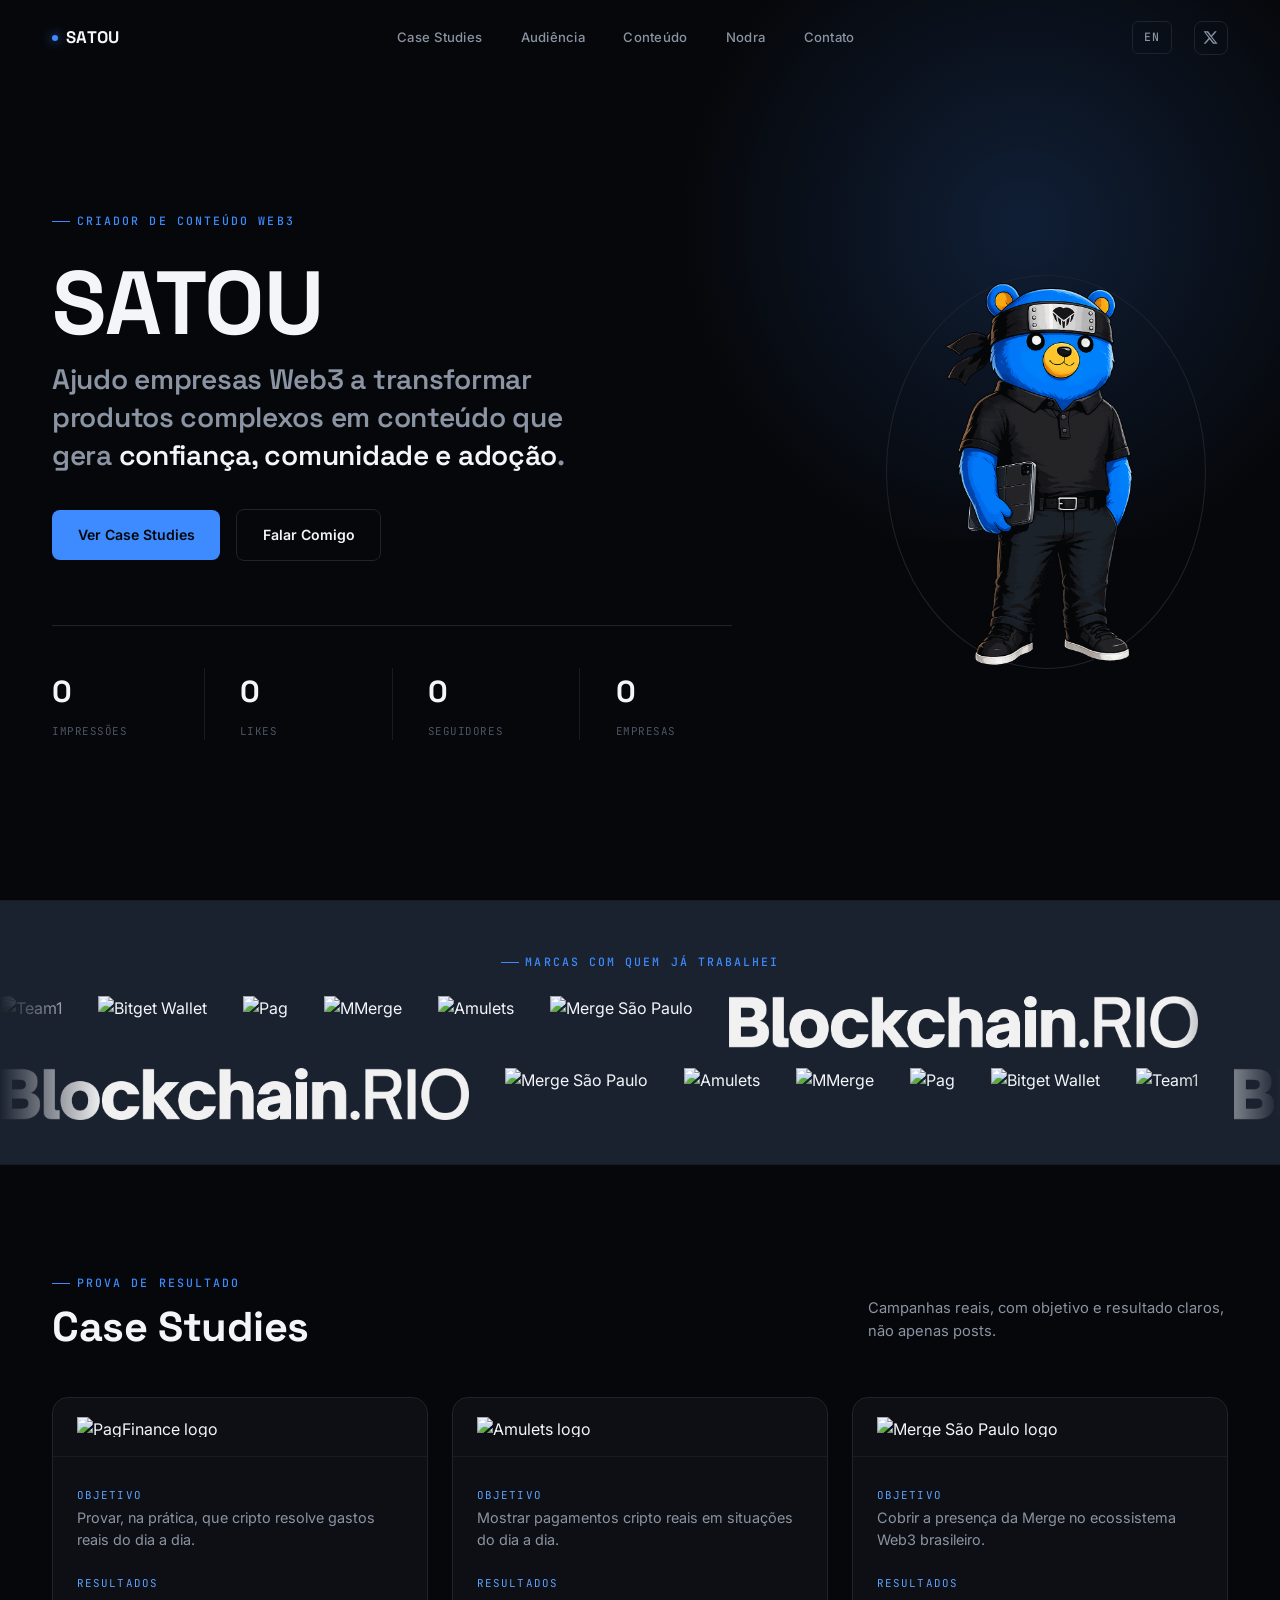
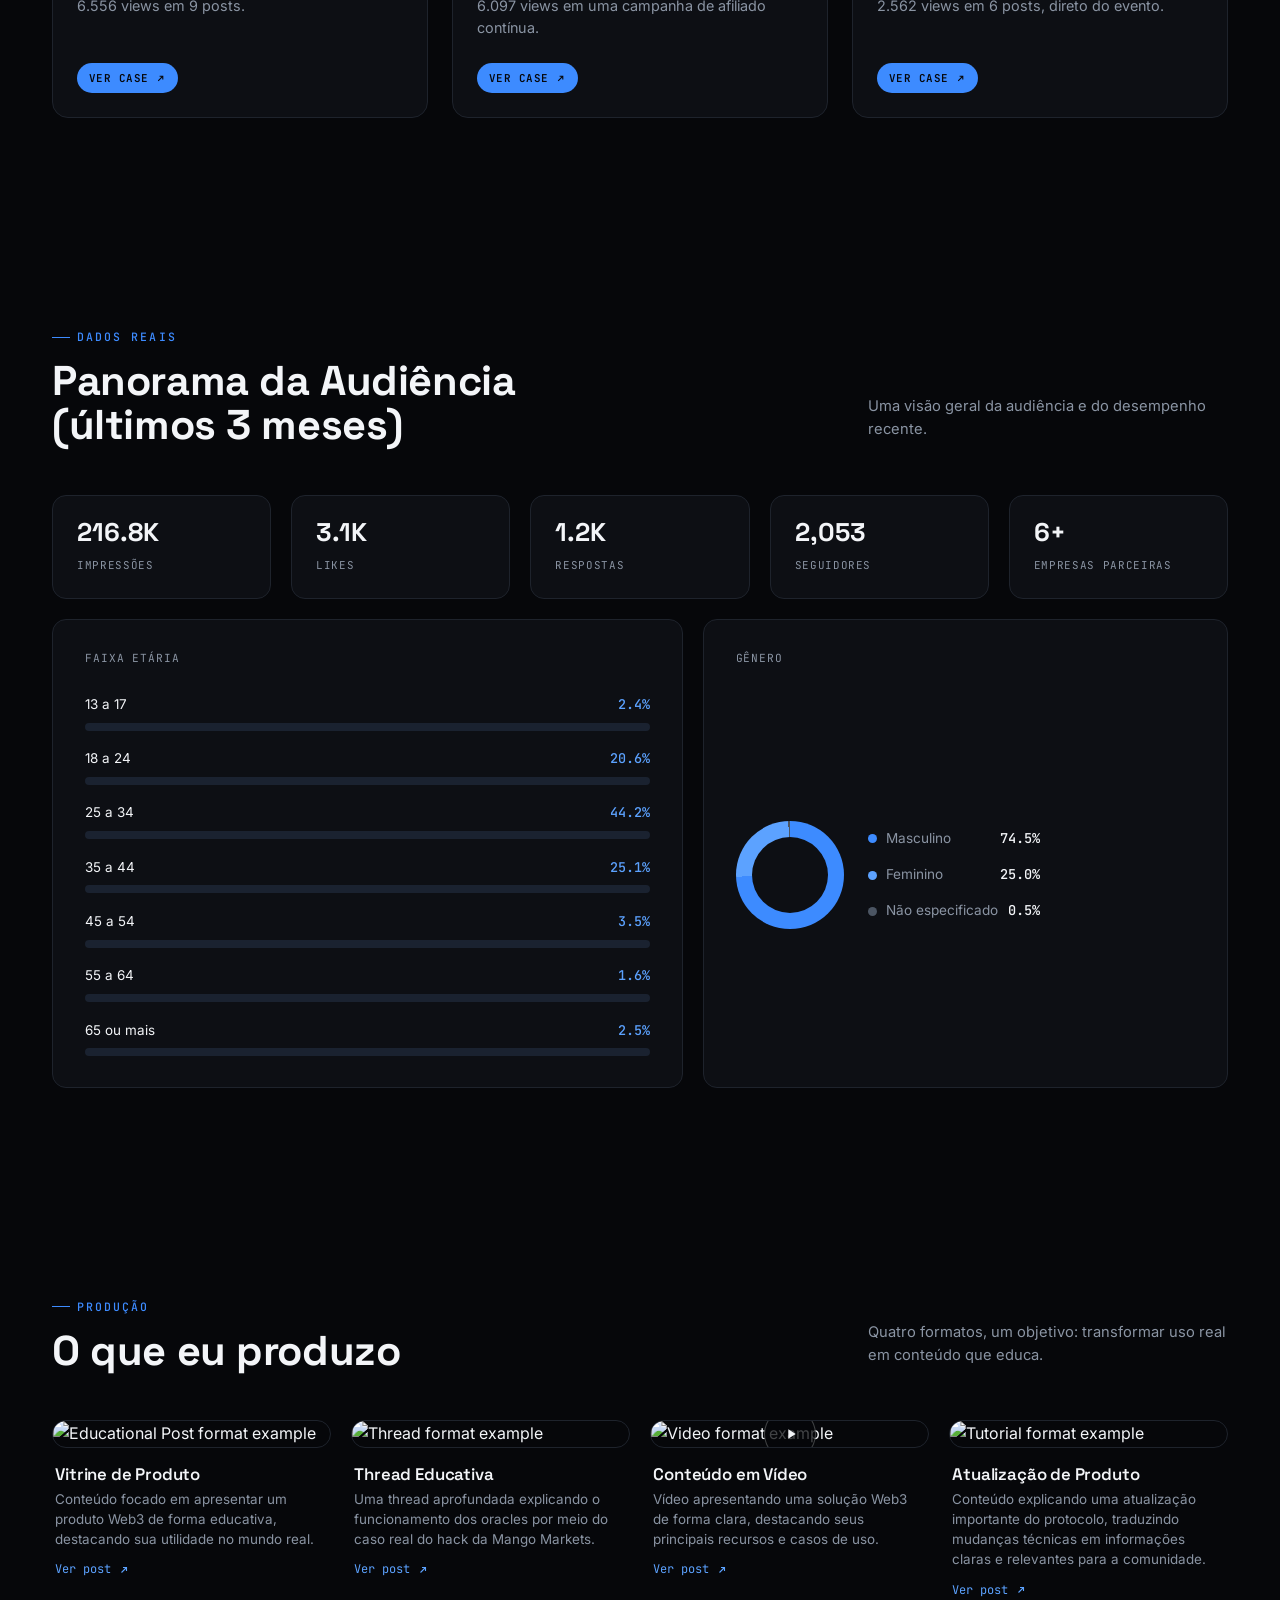
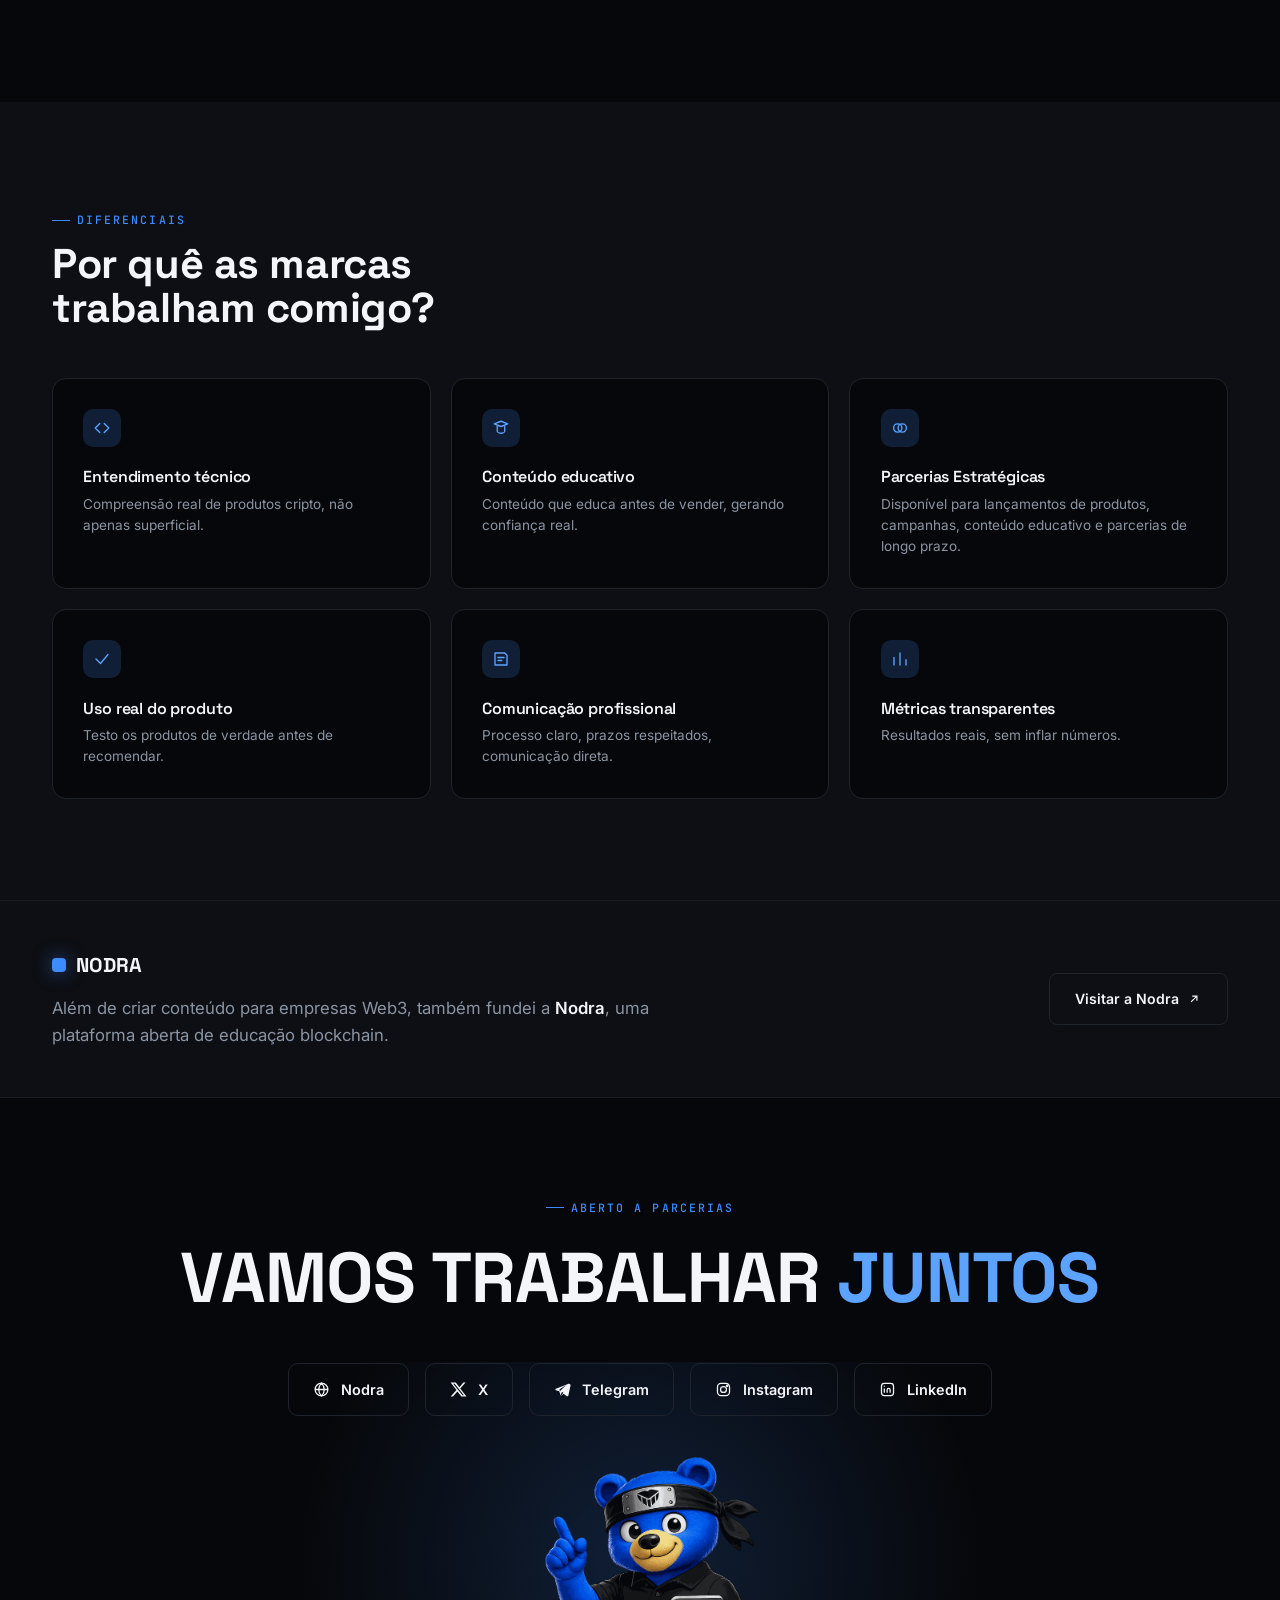
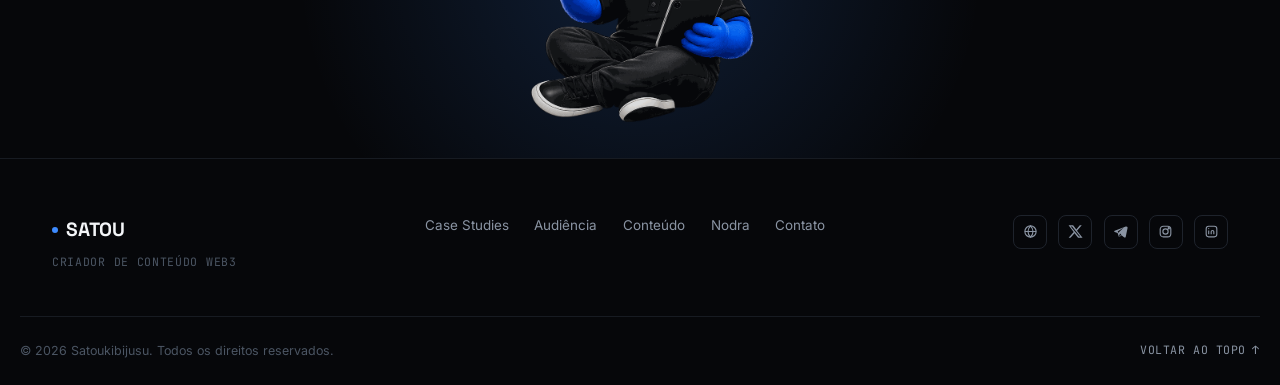
==== commit c9a78a95: "fix: performance mobile (fontes, esteira, backdrop-filter) e overflow dos cards de Instagram" ====
--- a/index.html
+++ b/index.html
@@ -5,6 +5,10 @@
 <meta name="viewport" content="width=device-width, initial-scale=1.0">
 <title>Satou | Web3 Content Creator</title>
 <meta name="description" content="Satou (Satoukibijusu), Web3 content creator building the future of crypto adoption through real-world usage, education and partnerships.">
+
+<link rel="preconnect" href="https://fonts.googleapis.com">
+<link rel="preconnect" href="https://fonts.gstatic.com" crossorigin>
+<link rel="stylesheet" href="https://fonts.googleapis.com/css2?family=Space+Grotesk:wght@500;600;700;800&family=Inter:wght@400;500;600&family=JetBrains+Mono:wght@400;500&display=swap">
 
 <link rel="stylesheet" href="css/style.css">
 <link rel="stylesheet" href="css/animations.css">
@@ -168,92 +172,22 @@
       <div class="marquee-viewport">
         <div class="marquee-track marquee-track--a">
           <div class="marquee-list">
-            <div class="logo-item"><img src="assets/logos/Team1_MAIN_WHITE.svg" alt="Team1" loading="lazy"></div>
-            <div class="logo-item"><img src="assets/logos/BitgetWallet.svg" alt="Bitget Wallet" loading="lazy"></div>
-            <div class="logo-item"><img src="assets/logos/pagfinance.svg" alt="Pag" loading="lazy"></div>
-            <div class="logo-item"><img src="assets/logos/mmerge.png" alt="MMerge" loading="lazy"></div>
-            <div class="logo-item"><img src="assets/logos/amulets.png" alt="Amulets" loading="lazy"></div>
-            <div class="logo-item"><img src="assets/logos/mmerge.png" alt="Merge São Paulo" loading="lazy"></div>
-            <div class="logo-item"><img src="assets/logos/blockchainrio.png" alt="BlockchainRio" loading="lazy"></div>
-            <div class="logo-item"><img src="assets/logos/Team1_MAIN_WHITE.svg" alt="Team1" loading="lazy"></div>
-            <div class="logo-item"><img src="assets/logos/BitgetWallet.svg" alt="Bitget Wallet" loading="lazy"></div>
-            <div class="logo-item"><img src="assets/logos/pagfinance.svg" alt="Pag" loading="lazy"></div>
-            <div class="logo-item"><img src="assets/logos/mmerge.png" alt="MMerge" loading="lazy"></div>
-            <div class="logo-item"><img src="assets/logos/amulets.png" alt="Amulets" loading="lazy"></div>
-            <div class="logo-item"><img src="assets/logos/mmerge.png" alt="Merge São Paulo" loading="lazy"></div>
-            <div class="logo-item"><img src="assets/logos/blockchainrio.png" alt="BlockchainRio" loading="lazy"></div>
-            <div class="logo-item"><img src="assets/logos/Team1_MAIN_WHITE.svg" alt="Team1" loading="lazy"></div>
-            <div class="logo-item"><img src="assets/logos/BitgetWallet.svg" alt="Bitget Wallet" loading="lazy"></div>
-            <div class="logo-item"><img src="assets/logos/pagfinance.svg" alt="Pag" loading="lazy"></div>
-            <div class="logo-item"><img src="assets/logos/mmerge.png" alt="MMerge" loading="lazy"></div>
-            <div class="logo-item"><img src="assets/logos/amulets.png" alt="Amulets" loading="lazy"></div>
-            <div class="logo-item"><img src="assets/logos/mmerge.png" alt="Merge São Paulo" loading="lazy"></div>
-            <div class="logo-item"><img src="assets/logos/blockchainrio.png" alt="BlockchainRio" loading="lazy"></div>
-            <div class="logo-item"><img src="assets/logos/Team1_MAIN_WHITE.svg" alt="Team1" loading="lazy"></div>
-            <div class="logo-item"><img src="assets/logos/BitgetWallet.svg" alt="Bitget Wallet" loading="lazy"></div>
-            <div class="logo-item"><img src="assets/logos/pagfinance.svg" alt="Pag" loading="lazy"></div>
-            <div class="logo-item"><img src="assets/logos/mmerge.png" alt="MMerge" loading="lazy"></div>
-            <div class="logo-item"><img src="assets/logos/amulets.png" alt="Amulets" loading="lazy"></div>
-            <div class="logo-item"><img src="assets/logos/mmerge.png" alt="Merge São Paulo" loading="lazy"></div>
-            <div class="logo-item"><img src="assets/logos/blockchainrio.png" alt="BlockchainRio" loading="lazy"></div>
-            <div class="logo-item"><img src="assets/logos/Team1_MAIN_WHITE.svg" alt="Team1" loading="lazy"></div>
-            <div class="logo-item"><img src="assets/logos/BitgetWallet.svg" alt="Bitget Wallet" loading="lazy"></div>
-            <div class="logo-item"><img src="assets/logos/pagfinance.svg" alt="Pag" loading="lazy"></div>
-            <div class="logo-item"><img src="assets/logos/mmerge.png" alt="MMerge" loading="lazy"></div>
-            <div class="logo-item"><img src="assets/logos/amulets.png" alt="Amulets" loading="lazy"></div>
-            <div class="logo-item"><img src="assets/logos/mmerge.png" alt="Merge São Paulo" loading="lazy"></div>
-            <div class="logo-item"><img src="assets/logos/blockchainrio.png" alt="BlockchainRio" loading="lazy"></div>
-            <div class="logo-item"><img src="assets/logos/Team1_MAIN_WHITE.svg" alt="Team1" loading="lazy"></div>
-            <div class="logo-item"><img src="assets/logos/BitgetWallet.svg" alt="Bitget Wallet" loading="lazy"></div>
-            <div class="logo-item"><img src="assets/logos/pagfinance.svg" alt="Pag" loading="lazy"></div>
-            <div class="logo-item"><img src="assets/logos/mmerge.png" alt="MMerge" loading="lazy"></div>
-            <div class="logo-item"><img src="assets/logos/amulets.png" alt="Amulets" loading="lazy"></div>
-            <div class="logo-item"><img src="assets/logos/mmerge.png" alt="Merge São Paulo" loading="lazy"></div>
-            <div class="logo-item"><img src="assets/logos/blockchainrio.png" alt="BlockchainRio" loading="lazy"></div>
+            <div class="logo-item"><img src="assets/logos/Team1_MAIN_WHITE.svg" alt="Team1"></div>
+            <div class="logo-item"><img src="assets/logos/BitgetWallet.svg" alt="Bitget Wallet"></div>
+            <div class="logo-item"><img src="assets/logos/pagfinance.svg" alt="Pag"></div>
+            <div class="logo-item"><img src="assets/logos/mmerge.png" alt="MMerge"></div>
+            <div class="logo-item"><img src="assets/logos/amulets.png" alt="Amulets"></div>
+            <div class="logo-item"><img src="assets/logos/mmerge.png" alt="Merge São Paulo"></div>
+            <div class="logo-item"><img src="assets/logos/blockchainrio.png" alt="BlockchainRio"></div>
           </div>
           <div class="marquee-list" aria-hidden="true">
-            <div class="logo-item"><img src="assets/logos/Team1_MAIN_WHITE.svg" alt="" loading="lazy"></div>
-            <div class="logo-item"><img src="assets/logos/BitgetWallet.svg" alt="" loading="lazy"></div>
-            <div class="logo-item"><img src="assets/logos/pagfinance.svg" alt="" loading="lazy"></div>
-            <div class="logo-item"><img src="assets/logos/mmerge.png" alt="" loading="lazy"></div>
-            <div class="logo-item"><img src="assets/logos/amulets.png" alt="" loading="lazy"></div>
-            <div class="logo-item"><img src="assets/logos/mmerge.png" alt="" loading="lazy"></div>
-            <div class="logo-item"><img src="assets/logos/blockchainrio.png" alt="" loading="lazy"></div>
-            <div class="logo-item"><img src="assets/logos/Team1_MAIN_WHITE.svg" alt="" loading="lazy"></div>
-            <div class="logo-item"><img src="assets/logos/BitgetWallet.svg" alt="" loading="lazy"></div>
-            <div class="logo-item"><img src="assets/logos/pagfinance.svg" alt="" loading="lazy"></div>
-            <div class="logo-item"><img src="assets/logos/mmerge.png" alt="" loading="lazy"></div>
-            <div class="logo-item"><img src="assets/logos/amulets.png" alt="" loading="lazy"></div>
-            <div class="logo-item"><img src="assets/logos/mmerge.png" alt="" loading="lazy"></div>
-            <div class="logo-item"><img src="assets/logos/blockchainrio.png" alt="" loading="lazy"></div>
-            <div class="logo-item"><img src="assets/logos/Team1_MAIN_WHITE.svg" alt="" loading="lazy"></div>
-            <div class="logo-item"><img src="assets/logos/BitgetWallet.svg" alt="" loading="lazy"></div>
-            <div class="logo-item"><img src="assets/logos/pagfinance.svg" alt="" loading="lazy"></div>
-            <div class="logo-item"><img src="assets/logos/mmerge.png" alt="" loading="lazy"></div>
-            <div class="logo-item"><img src="assets/logos/amulets.png" alt="" loading="lazy"></div>
-            <div class="logo-item"><img src="assets/logos/mmerge.png" alt="" loading="lazy"></div>
-            <div class="logo-item"><img src="assets/logos/blockchainrio.png" alt="" loading="lazy"></div>
-            <div class="logo-item"><img src="assets/logos/Team1_MAIN_WHITE.svg" alt="" loading="lazy"></div>
-            <div class="logo-item"><img src="assets/logos/BitgetWallet.svg" alt="" loading="lazy"></div>
-            <div class="logo-item"><img src="assets/logos/pagfinance.svg" alt="" loading="lazy"></div>
-            <div class="logo-item"><img src="assets/logos/mmerge.png" alt="" loading="lazy"></div>
-            <div class="logo-item"><img src="assets/logos/amulets.png" alt="" loading="lazy"></div>
-            <div class="logo-item"><img src="assets/logos/mmerge.png" alt="" loading="lazy"></div>
-            <div class="logo-item"><img src="assets/logos/blockchainrio.png" alt="" loading="lazy"></div>
-            <div class="logo-item"><img src="assets/logos/Team1_MAIN_WHITE.svg" alt="" loading="lazy"></div>
-            <div class="logo-item"><img src="assets/logos/BitgetWallet.svg" alt="" loading="lazy"></div>
-            <div class="logo-item"><img src="assets/logos/pagfinance.svg" alt="" loading="lazy"></div>
-            <div class="logo-item"><img src="assets/logos/mmerge.png" alt="" loading="lazy"></div>
-            <div class="logo-item"><img src="assets/logos/amulets.png" alt="" loading="lazy"></div>
-            <div class="logo-item"><img src="assets/logos/mmerge.png" alt="" loading="lazy"></div>
-            <div class="logo-item"><img src="assets/logos/blockchainrio.png" alt="" loading="lazy"></div>
-            <div class="logo-item"><img src="assets/logos/Team1_MAIN_WHITE.svg" alt="" loading="lazy"></div>
-            <div class="logo-item"><img src="assets/logos/BitgetWallet.svg" alt="" loading="lazy"></div>
-            <div class="logo-item"><img src="assets/logos/pagfinance.svg" alt="" loading="lazy"></div>
-            <div class="logo-item"><img src="assets/logos/mmerge.png" alt="" loading="lazy"></div>
-            <div class="logo-item"><img src="assets/logos/amulets.png" alt="" loading="lazy"></div>
-            <div class="logo-item"><img src="assets/logos/mmerge.png" alt="" loading="lazy"></div>
-            <div class="logo-item"><img src="assets/logos/blockchainrio.png" alt="" loading="lazy"></div>
+            <div class="logo-item"><img src="assets/logos/Team1_MAIN_WHITE.svg" alt=""></div>
+            <div class="logo-item"><img src="assets/logos/BitgetWallet.svg" alt=""></div>
+            <div class="logo-item"><img src="assets/logos/pagfinance.svg" alt=""></div>
+            <div class="logo-item"><img src="assets/logos/mmerge.png" alt=""></div>
+            <div class="logo-item"><img src="assets/logos/amulets.png" alt=""></div>
+            <div class="logo-item"><img src="assets/logos/mmerge.png" alt=""></div>
+            <div class="logo-item"><img src="assets/logos/blockchainrio.png" alt=""></div>
           </div>
         </div>
       </div>
@@ -261,97 +195,27 @@
       <div class="marquee-viewport">
         <div class="marquee-track marquee-track--b">
           <div class="marquee-list">
-            <div class="logo-item"><img src="assets/logos/blockchainrio.png" alt="BlockchainRio" loading="lazy"></div>
-            <div class="logo-item"><img src="assets/logos/mmerge.png" alt="Merge São Paulo" loading="lazy"></div>
-            <div class="logo-item"><img src="assets/logos/amulets.png" alt="Amulets" loading="lazy"></div>
-            <div class="logo-item"><img src="assets/logos/mmerge.png" alt="MMerge" loading="lazy"></div>
-            <div class="logo-item"><img src="assets/logos/pagfinance.svg" alt="Pag" loading="lazy"></div>
-            <div class="logo-item"><img src="assets/logos/BitgetWallet.svg" alt="Bitget Wallet" loading="lazy"></div>
-            <div class="logo-item"><img src="assets/logos/Team1_MAIN_WHITE.svg" alt="Team1" loading="lazy"></div>
-            <div class="logo-item"><img src="assets/logos/blockchainrio.png" alt="BlockchainRio" loading="lazy"></div>
-            <div class="logo-item"><img src="assets/logos/mmerge.png" alt="Merge São Paulo" loading="lazy"></div>
-            <div class="logo-item"><img src="assets/logos/amulets.png" alt="Amulets" loading="lazy"></div>
-            <div class="logo-item"><img src="assets/logos/mmerge.png" alt="MMerge" loading="lazy"></div>
-            <div class="logo-item"><img src="assets/logos/pagfinance.svg" alt="Pag" loading="lazy"></div>
-            <div class="logo-item"><img src="assets/logos/BitgetWallet.svg" alt="Bitget Wallet" loading="lazy"></div>
-            <div class="logo-item"><img src="assets/logos/Team1_MAIN_WHITE.svg" alt="Team1" loading="lazy"></div>
-            <div class="logo-item"><img src="assets/logos/blockchainrio.png" alt="BlockchainRio" loading="lazy"></div>
-            <div class="logo-item"><img src="assets/logos/mmerge.png" alt="Merge São Paulo" loading="lazy"></div>
-            <div class="logo-item"><img src="assets/logos/amulets.png" alt="Amulets" loading="lazy"></div>
-            <div class="logo-item"><img src="assets/logos/mmerge.png" alt="MMerge" loading="lazy"></div>
-            <div class="logo-item"><img src="assets/logos/pagfinance.svg" alt="Pag" loading="lazy"></div>
-            <div class="logo-item"><img src="assets/logos/BitgetWallet.svg" alt="Bitget Wallet" loading="lazy"></div>
-            <div class="logo-item"><img src="assets/logos/Team1_MAIN_WHITE.svg" alt="Team1" loading="lazy"></div>
-            <div class="logo-item"><img src="assets/logos/blockchainrio.png" alt="BlockchainRio" loading="lazy"></div>
-            <div class="logo-item"><img src="assets/logos/mmerge.png" alt="Merge São Paulo" loading="lazy"></div>
-            <div class="logo-item"><img src="assets/logos/amulets.png" alt="Amulets" loading="lazy"></div>
-            <div class="logo-item"><img src="assets/logos/mmerge.png" alt="MMerge" loading="lazy"></div>
-            <div class="logo-item"><img src="assets/logos/pagfinance.svg" alt="Pag" loading="lazy"></div>
-            <div class="logo-item"><img src="assets/logos/BitgetWallet.svg" alt="Bitget Wallet" loading="lazy"></div>
-            <div class="logo-item"><img src="assets/logos/Team1_MAIN_WHITE.svg" alt="Team1" loading="lazy"></div>
-            <div class="logo-item"><img src="assets/logos/blockchainrio.png" alt="BlockchainRio" loading="lazy"></div>
-            <div class="logo-item"><img src="assets/logos/mmerge.png" alt="Merge São Paulo" loading="lazy"></div>
-            <div class="logo-item"><img src="assets/logos/amulets.png" alt="Amulets" loading="lazy"></div>
-            <div class="logo-item"><img src="assets/logos/mmerge.png" alt="MMerge" loading="lazy"></div>
-            <div class="logo-item"><img src="assets/logos/pagfinance.svg" alt="Pag" loading="lazy"></div>
-            <div class="logo-item"><img src="assets/logos/BitgetWallet.svg" alt="Bitget Wallet" loading="lazy"></div>
-            <div class="logo-item"><img src="assets/logos/Team1_MAIN_WHITE.svg" alt="Team1" loading="lazy"></div>
-            <div class="logo-item"><img src="assets/logos/blockchainrio.png" alt="BlockchainRio" loading="lazy"></div>
-            <div class="logo-item"><img src="assets/logos/mmerge.png" alt="Merge São Paulo" loading="lazy"></div>
-            <div class="logo-item"><img src="assets/logos/amulets.png" alt="Amulets" loading="lazy"></div>
-            <div class="logo-item"><img src="assets/logos/mmerge.png" alt="MMerge" loading="lazy"></div>
-            <div class="logo-item"><img src="assets/logos/pagfinance.svg" alt="Pag" loading="lazy"></div>
-            <div class="logo-item"><img src="assets/logos/BitgetWallet.svg" alt="Bitget Wallet" loading="lazy"></div>
-            <div class="logo-item"><img src="assets/logos/Team1_MAIN_WHITE.svg" alt="Team1" loading="lazy"></div>
+            <div class="logo-item"><img src="assets/logos/blockchainrio.png" alt="BlockchainRio"></div>
+            <div class="logo-item"><img src="assets/logos/mmerge.png" alt="Merge São Paulo"></div>
+            <div class="logo-item"><img src="assets/logos/amulets.png" alt="Amulets"></div>
+            <div class="logo-item"><img src="assets/logos/mmerge.png" alt="MMerge"></div>
+            <div class="logo-item"><img src="assets/logos/pagfinance.svg" alt="Pag"></div>
+            <div class="logo-item"><img src="assets/logos/BitgetWallet.svg" alt="Bitget Wallet"></div>
+            <div class="logo-item"><img src="assets/logos/Team1_MAIN_WHITE.svg" alt="Team1"></div>
           </div>
           <div class="marquee-list" aria-hidden="true">
-            <div class="logo-item"><img src="assets/logos/blockchainrio.png" alt="" loading="lazy"></div>
-            <div class="logo-item"><img src="assets/logos/mmerge.png" alt="" loading="lazy"></div>
-            <div class="logo-item"><img src="assets/logos/amulets.png" alt="" loading="lazy"></div>
-            <div class="logo-item"><img src="assets/logos/mmerge.png" alt="" loading="lazy"></div>
-            <div class="logo-item"><img src="assets/logos/pagfinance.svg" alt="" loading="lazy"></div>
-            <div class="logo-item"><img src="assets/logos/BitgetWallet.svg" alt="" loading="lazy"></div>
-            <div class="logo-item"><img src="assets/logos/Team1_MAIN_WHITE.svg" alt="" loading="lazy"></div>
-            <div class="logo-item"><img src="assets/logos/blockchainrio.png" alt="" loading="lazy"></div>
-            <div class="logo-item"><img src="assets/logos/mmerge.png" alt="" loading="lazy"></div>
-            <div class="logo-item"><img src="assets/logos/amulets.png" alt="" loading="lazy"></div>
-            <div class="logo-item"><img src="assets/logos/mmerge.png" alt="" loading="lazy"></div>
-            <div class="logo-item"><img src="assets/logos/pagfinance.svg" alt="" loading="lazy"></div>
-            <div class="logo-item"><img src="assets/logos/BitgetWallet.svg" alt="" loading="lazy"></div>
-            <div class="logo-item"><img src="assets/logos/Team1_MAIN_WHITE.svg" alt="" loading="lazy"></div>
-            <div class="logo-item"><img src="assets/logos/blockchainrio.png" alt="" loading="lazy"></div>
-            <div class="logo-item"><img src="assets/logos/mmerge.png" alt="" loading="lazy"></div>
-            <div class="logo-item"><img src="assets/logos/amulets.png" alt="" loading="lazy"></div>
-            <div class="logo-item"><img src="assets/logos/mmerge.png" alt="" loading="lazy"></div>
-            <div class="logo-item"><img src="assets/logos/pagfinance.svg" alt="" loading="lazy"></div>
-            <div class="logo-item"><img src="assets/logos/BitgetWallet.svg" alt="" loading="lazy"></div>
-            <div class="logo-item"><img src="assets/logos/Team1_MAIN_WHITE.svg" alt="" loading="lazy"></div>
-            <div class="logo-item"><img src="assets/logos/blockchainrio.png" alt="" loading="lazy"></div>
-            <div class="logo-item"><img src="assets/logos/mmerge.png" alt="" loading="lazy"></div>
-            <div class="logo-item"><img src="assets/logos/amulets.png" alt="" loading="lazy"></div>
-            <div class="logo-item"><img src="assets/logos/mmerge.png" alt="" loading="lazy"></div>
-            <div class="logo-item"><img src="assets/logos/pagfinance.svg" alt="" loading="lazy"></div>
-            <div class="logo-item"><img src="assets/logos/BitgetWallet.svg" alt="" loading="lazy"></div>
-            <div class="logo-item"><img src="assets/logos/Team1_MAIN_WHITE.svg" alt="" loading="lazy"></div>
-            <div class="logo-item"><img src="assets/logos/blockchainrio.png" alt="" loading="lazy"></div>
-            <div class="logo-item"><img src="assets/logos/mmerge.png" alt="" loading="lazy"></div>
-            <div class="logo-item"><img src="assets/logos/amulets.png" alt="" loading="lazy"></div>
-            <div class="logo-item"><img src="assets/logos/mmerge.png" alt="" loading="lazy"></div>
-            <div class="logo-item"><img src="assets/logos/pagfinance.svg" alt="" loading="lazy"></div>
-            <div class="logo-item"><img src="assets/logos/BitgetWallet.svg" alt="" loading="lazy"></div>
-            <div class="logo-item"><img src="assets/logos/Team1_MAIN_WHITE.svg" alt="" loading="lazy"></div>
-            <div class="logo-item"><img src="assets/logos/blockchainrio.png" alt="" loading="lazy"></div>
-            <div class="logo-item"><img src="assets/logos/mmerge.png" alt="" loading="lazy"></div>
-            <div class="logo-item"><img src="assets/logos/amulets.png" alt="" loading="lazy"></div>
-            <div class="logo-item"><img src="assets/logos/mmerge.png" alt="" loading="lazy"></div>
-            <div class="logo-item"><img src="assets/logos/pagfinance.svg" alt="" loading="lazy"></div>
-            <div class="logo-item"><img src="assets/logos/BitgetWallet.svg" alt="" loading="lazy"></div>
-            <div class="logo-item"><img src="assets/logos/Team1_MAIN_WHITE.svg" alt="" loading="lazy"></div>
-          </div>
-        </div>
-      </div>
-    </div>
-  </section>
+            <div class="logo-item"><img src="assets/logos/blockchainrio.png" alt=""></div>
+            <div class="logo-item"><img src="assets/logos/mmerge.png" alt=""></div>
+            <div class="logo-item"><img src="assets/logos/amulets.png" alt=""></div>
+            <div class="logo-item"><img src="assets/logos/mmerge.png" alt=""></div>
+            <div class="logo-item"><img src="assets/logos/pagfinance.svg" alt=""></div>
+            <div class="logo-item"><img src="assets/logos/BitgetWallet.svg" alt=""></div>
+            <div class="logo-item"><img src="assets/logos/Team1_MAIN_WHITE.svg" alt=""></div>
+          </div>
+        </div>
+      </div>
+    </div>
+</section>
 
   <!-- ============================================================
        CASE STUDIES
@@ -814,11 +678,11 @@
           <span class="nodra-logo-text">Nodra</span>
         </div>
         <p data-reveal data-delay="1">
-          <span data-lang="pt">Além de criar conteúdo para empresas Web3, também fundei a <strong>Nodra</strong>, uma plataforma de educação blockchain gratuita e ferramentas de engajamento de comunidade em Web3. Hoje isso inclui um curso completo de 10 módulos e uma plataforma de jogos com suporte a múltiplos jogadores em tempo real, pensada para eventos e ativações de marca.</span>
-          <span data-lang="en">Besides creating content for Web3 companies, I also founded <strong>Nodra</strong>, a free blockchain education platform and community engagement toolset for Web3. Today that includes a complete 10-module course and a gaming platform with real-time multiplayer support, built for events and brand activations.</span>
+          <span data-lang="pt">Além de criar conteúdo para empresas Web3, também fundei a <strong>Nodra</strong>, uma plataforma aberta de educação blockchain.</span>
+          <span data-lang="en">Besides creating content for Web3 companies, I also founded <strong>Nodra</strong>, an open blockchain education platform.</span>
         </p>
       </div>
-      <a class="btn btn-ghost" href="https://nodra.netlify.app/" target="_blank" rel="noopener" data-reveal data-delay="2">
+      <a class="btn btn-ghost" href="https://nodrahq.com/" target="_blank" rel="noopener" data-reveal data-delay="2">
         <span data-lang="pt">Visitar a Nodra</span>
         <span data-lang="en">Visit Nodra</span>
         <svg viewBox="0 0 24 24" fill="none" stroke="currentColor" stroke-width="2"><path d="M7 17 17 7M9 7h8v8"/></svg>
@@ -928,7 +792,7 @@
       </h2>
 
       <div class="contact-links">
-        <a class="contact-link" href="https://nodra.netlify.app/" target="_blank" rel="noopener">
+        <a class="contact-link" href="https://nodrahq.com/" target="_blank" rel="noopener">
           <svg viewBox="0 0 24 24" fill="none" stroke="currentColor" stroke-width="1.8"><circle cx="12" cy="12" r="9"/><path d="M3 12h18M12 3c2.5 2.6 4 6 4 9s-1.5 6.4-4 9c-2.5-2.6-4-6-4-9s1.5-6.4 4-9Z"/></svg>
           <span>Nodra</span>
         </a>
@@ -982,7 +846,7 @@
       </nav>
 
       <div class="footer-social">
-        <a class="nav-social" href="https://nodra.netlify.app/" target="_blank" rel="noopener" aria-label="Nodra">
+        <a class="nav-social" href="https://nodrahq.com/" target="_blank" rel="noopener" aria-label="Nodra">
           <svg viewBox="0 0 24 24" fill="none" stroke="currentColor" stroke-width="1.8"><circle cx="12" cy="12" r="9"/><path d="M3 12h18M12 3c2.5 2.6 4 6 4 9s-1.5 6.4-4 9c-2.5-2.6-4-6-4-9s1.5-6.4 4-9Z"/></svg>
         </a>
         <a class="nav-social" href="https://x.com/Satoukibijusu" target="_blank" rel="noopener" aria-label="X (Twitter)">
--- a/css/style.css
+++ b/css/style.css
@@ -4,7 +4,10 @@
    Sections are appended in stages; each stage is clearly marked.
    ============================================================ */
 
-@import url('https://fonts.googleapis.com/css2?family=Space+Grotesk:wght@500;600;700;800&family=Inter:wght@400;500;600&family=JetBrains+Mono:wght@400;500&display=swap');
+/* Fonts are loaded via <link> tags in index.html's <head>, not
+   @import here: @import blocks CSS parsing until it resolves,
+   which is especially costly on slower/higher-latency mobile
+   connections. See index.html for the actual font <link> tags. */
 
 /* ------------------------------------------------------------
    1. DESIGN TOKENS
@@ -147,14 +150,11 @@
   background: transparent;
   border-bottom: 1px solid transparent;
   transition: background var(--dur-fast) var(--ease-out),
-              border-color var(--dur-fast) var(--ease-out),
-              backdrop-filter var(--dur-fast) var(--ease-out);
+              border-color var(--dur-fast) var(--ease-out);
 }
 
 .nav.is-scrolled {
-  background: rgba(6, 7, 10, 0.78);
-  backdrop-filter: blur(16px);
-  -webkit-backdrop-filter: blur(16px);
+  background: rgba(6, 7, 10, 0.96);
   border-bottom: 1px solid var(--border);
 }
 
@@ -275,7 +275,6 @@
   position: fixed;
   top: var(--nav-height); left: 0; right: 0;
   background: rgba(6, 7, 10, 0.98);
-  backdrop-filter: blur(16px);
   border-bottom: 1px solid var(--border);
   padding: 1.5rem var(--gutter) 2rem;
   display: flex;
@@ -499,29 +498,45 @@
 }
 
 .marquee-viewport {
+  position: relative;
   overflow: hidden;
   width: 100%;
-  -webkit-mask-image: linear-gradient(90deg, transparent 0%, #000 8%, #000 92%, transparent 100%);
-  mask-image: linear-gradient(90deg, transparent 0%, #000 8%, #000 92%, transparent 100%);
+}
+
+.marquee-viewport::before,
+.marquee-viewport::after {
+  content: '';
+  position: absolute;
+  top: 0;
+  bottom: 0;
+  width: 8%;
+  min-width: 40px;
+  z-index: 1;
+  pointer-events: none;
+}
+
+.marquee-viewport::before {
+  left: 0;
+  background: linear-gradient(90deg, var(--surface-2) 0%, transparent 100%);
+}
+
+.marquee-viewport::after {
+  right: 0;
+  background: linear-gradient(270deg, var(--surface-2) 0%, transparent 100%);
 }
 
 .marquee-track {
   display: flex;
   align-items: center;
   width: max-content;
-  will-change: transform;
-  transform: translateZ(0);
-  backface-visibility: hidden;
 }
 
 .marquee-track--a {
   animation: marqueeLeft 64s linear infinite;
-  animation-delay: -20s;
 }
 
 .marquee-track--b {
   animation: marqueeRight 92s linear infinite;
-  animation-delay: -35s;
 }
 
 .marquee-list {
@@ -888,9 +903,8 @@
   transform: translate(-50%, -50%);
   width: 52px; height: 52px;
   border-radius: 50%;
-  background: rgba(6, 7, 10, 0.6);
+  background: rgba(6, 7, 10, 0.75);
   border: 1px solid rgba(243, 245, 248, 0.25);
-  backdrop-filter: blur(6px);
   display: flex;
   align-items: center;
   justify-content: center;
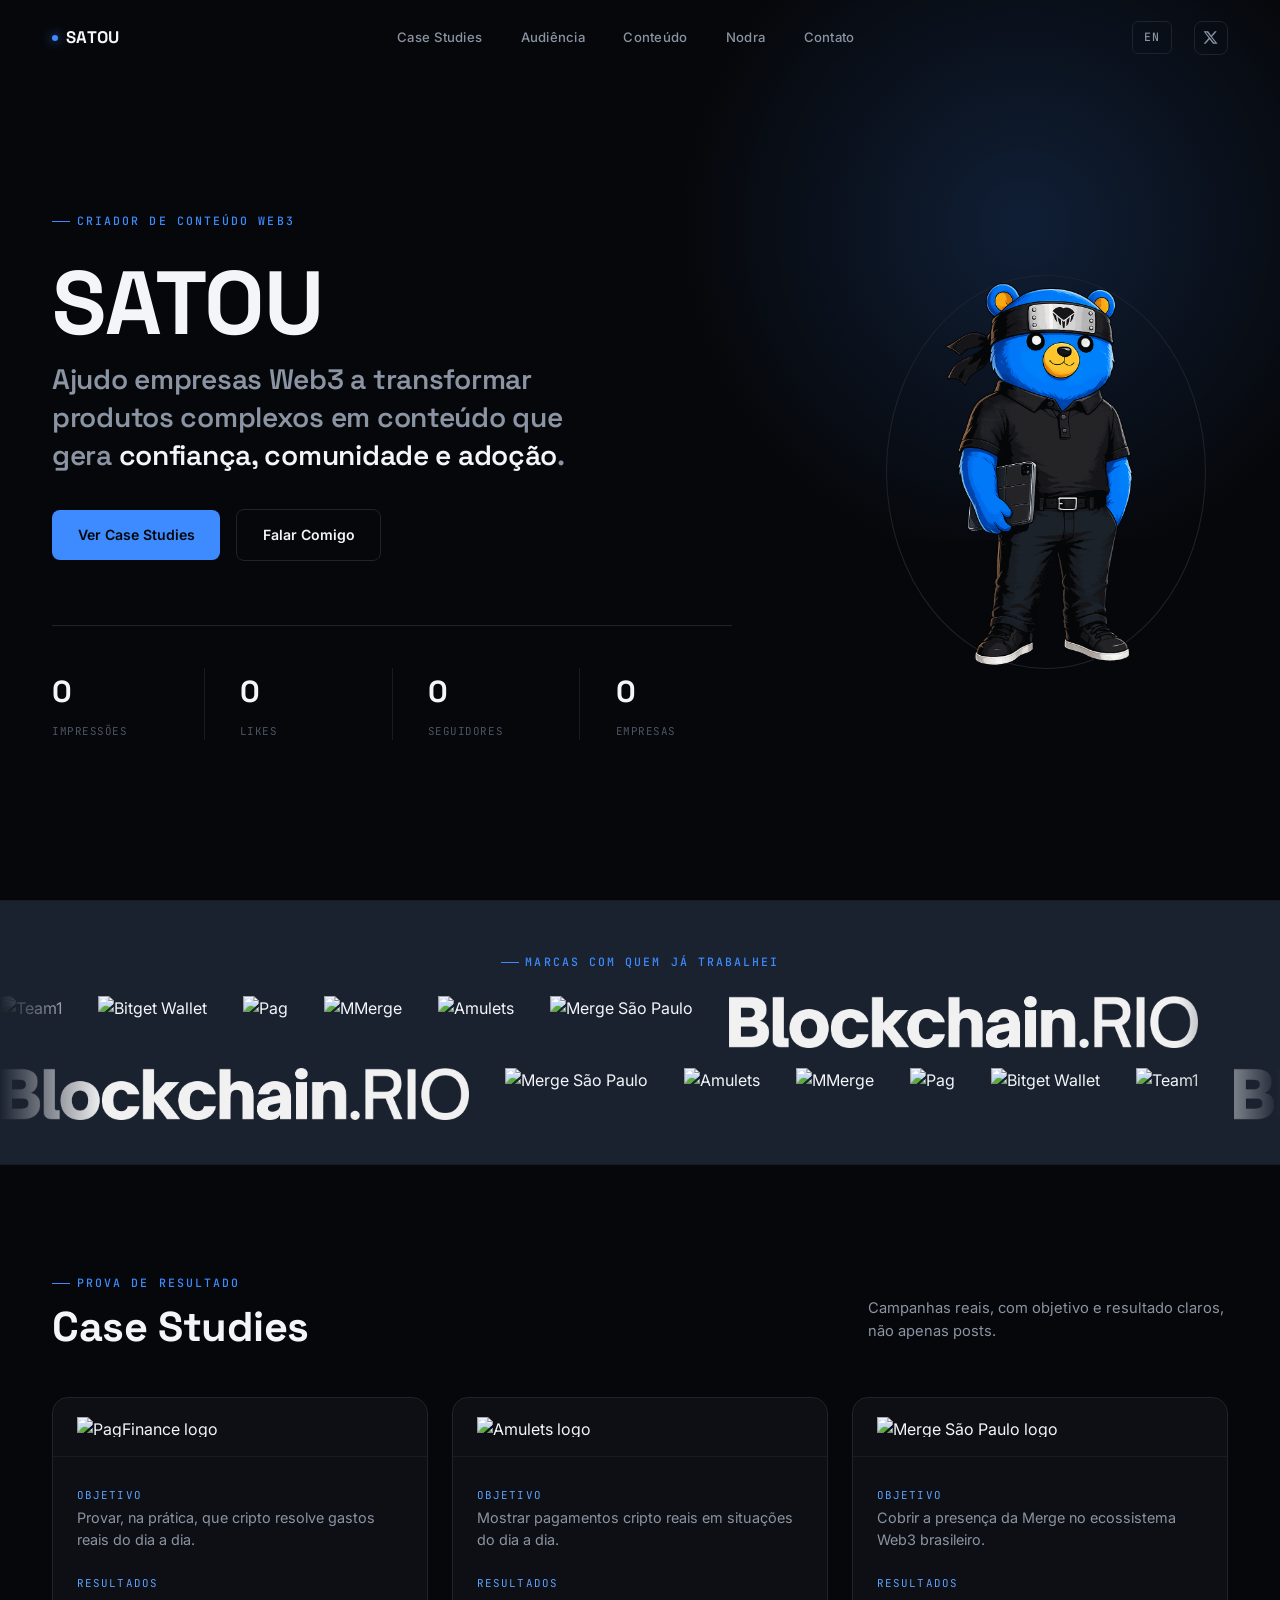
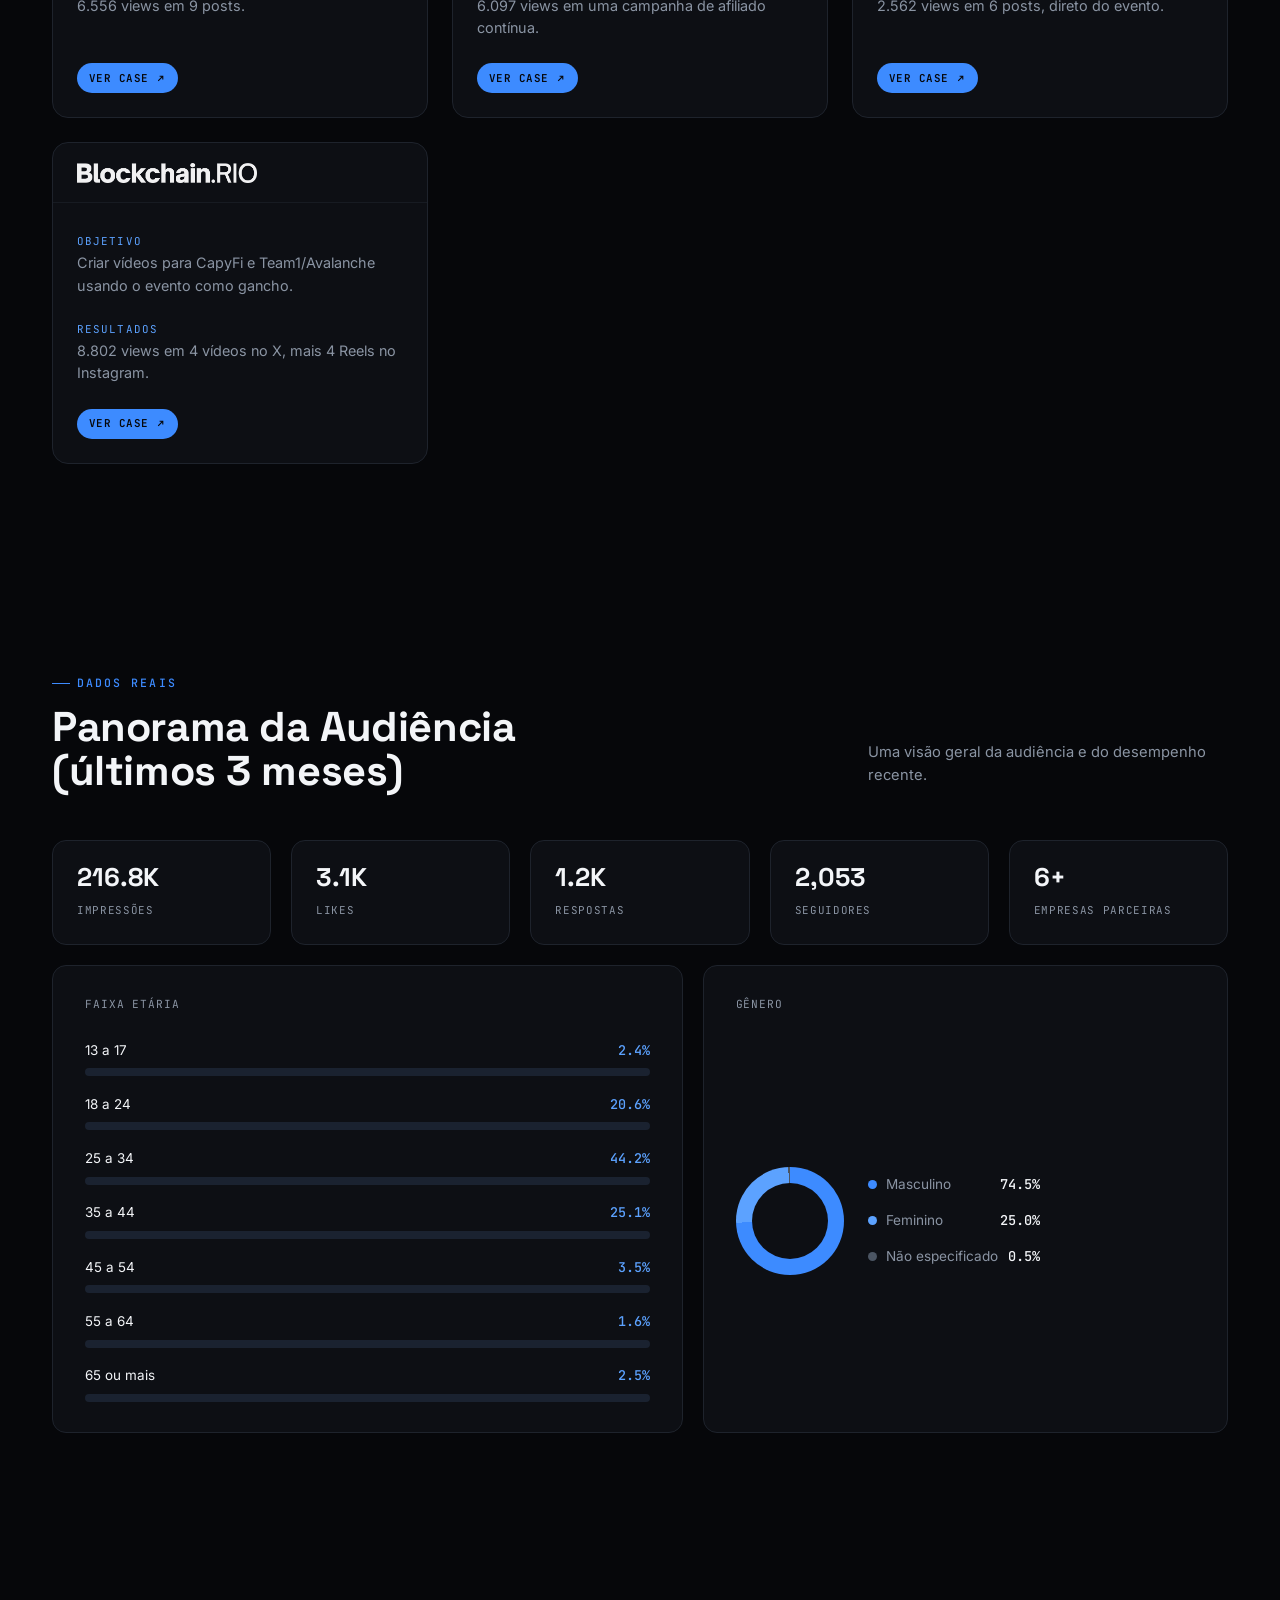
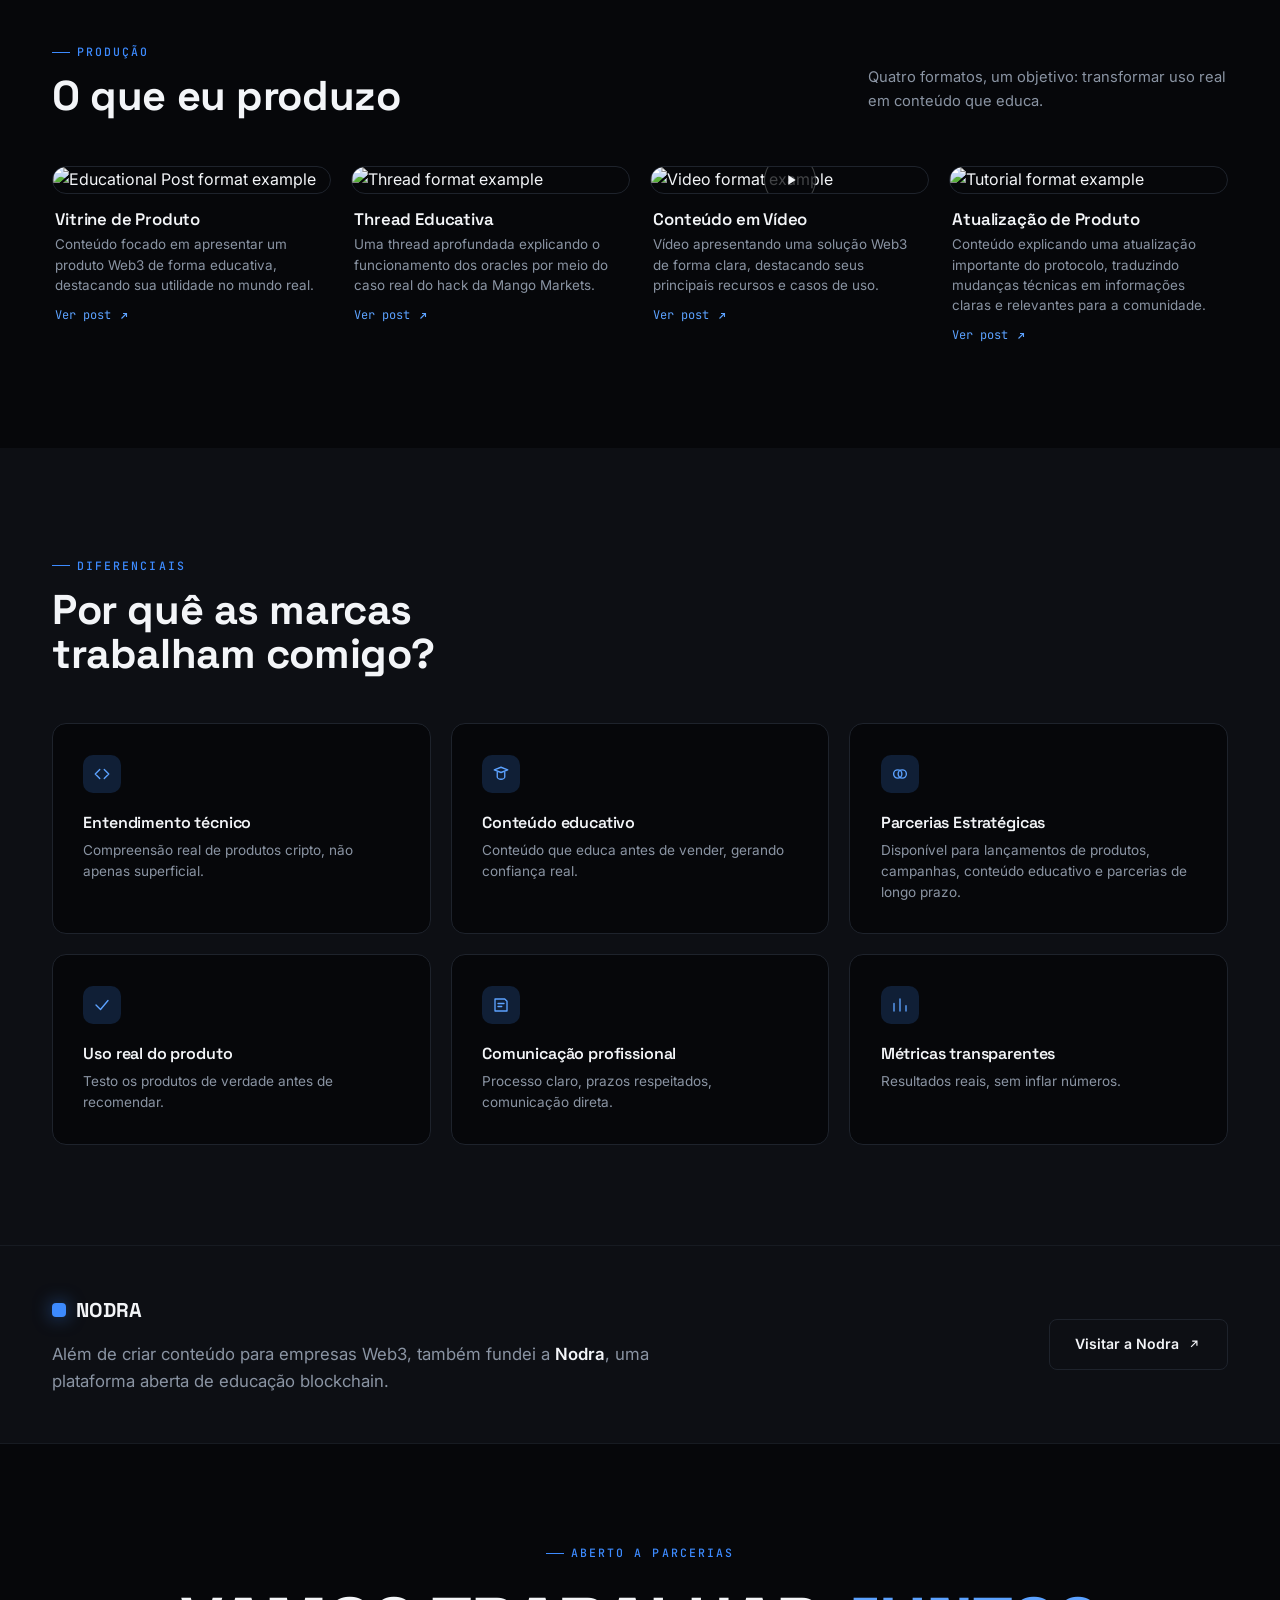
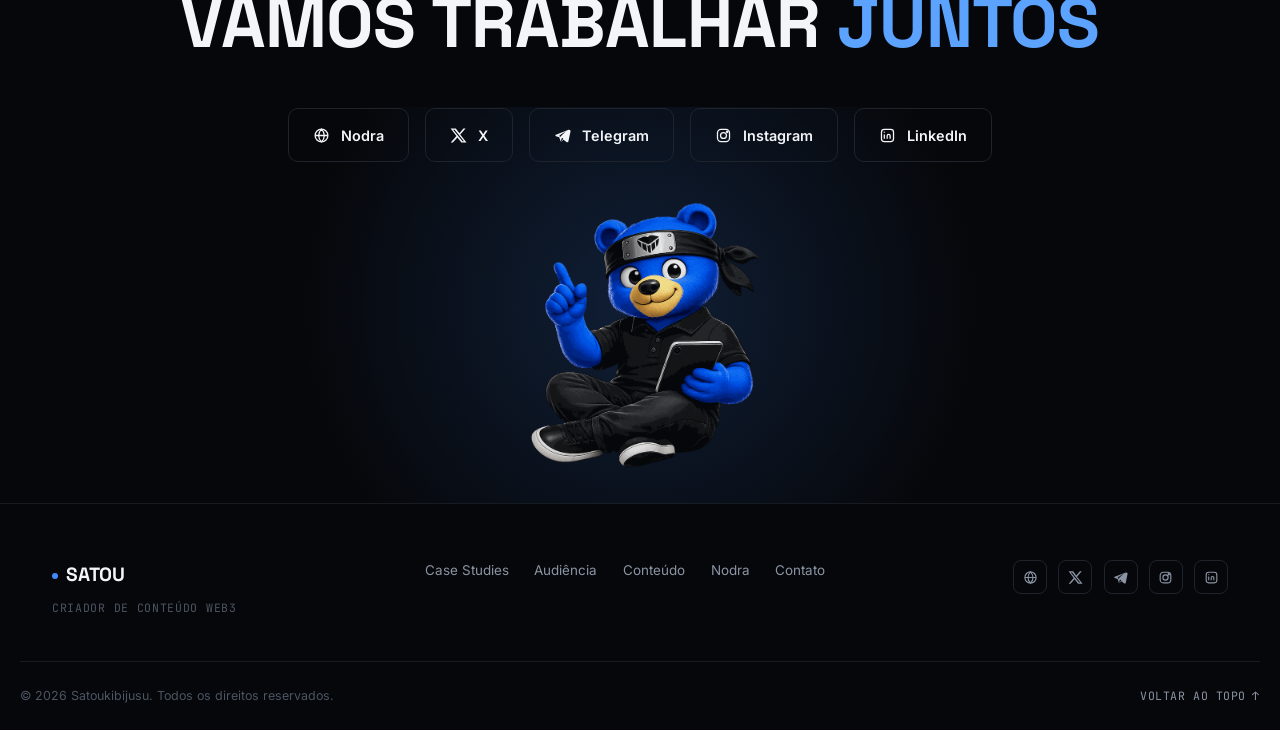
==== commit 50962f77: "feat: adiciona case study BlockchainRio (CapyFi + Team1/Avalanche) e ajustes de grid" ====
--- a/index.html
+++ b/index.html
@@ -317,6 +317,32 @@
               <span class="case-block-label" data-lang="en">Results</span>
               <p data-lang="pt">2.562 views em 6 posts, direto do evento.</p>
               <p data-lang="en">2,562 views across 6 posts, straight from the event.</p>
+            </div>
+          </div>
+          <span class="case-view-badge">
+            <span data-lang="pt">Ver Case</span>
+            <span data-lang="en">View Case</span>
+            <svg viewBox="0 0 24 24" fill="none" stroke="currentColor" stroke-width="2.4"><path d="M7 17 17 7M10 7h7v7"/></svg>
+          </span>
+        </a>
+
+        <!-- Case 4: BlockchainRio (dedicated case study page) -->
+        <a class="case-card" href="case-studies/blockchainrio.html" data-reveal data-delay="4">
+          <div class="case-card-header">
+            <img class="case-logo" src="assets/logos/blockchainrio.png" alt="BlockchainRio logo">
+          </div>
+          <div class="case-body">
+            <div class="case-block">
+              <span class="case-block-label" data-lang="pt">Objetivo</span>
+              <span class="case-block-label" data-lang="en">Objective</span>
+              <p data-lang="pt">Criar vídeos para CapyFi e Team1/Avalanche usando o evento como gancho.</p>
+              <p data-lang="en">Create videos for CapyFi and Team1/Avalanche using the event as a hook.</p>
+            </div>
+            <div class="case-block">
+              <span class="case-block-label" data-lang="pt">Resultados</span>
+              <span class="case-block-label" data-lang="en">Results</span>
+              <p data-lang="pt">8.802 views em 4 vídeos no X, mais 4 Reels no Instagram.</p>
+              <p data-lang="en">8,802 views across 4 videos on X, plus 4 Reels on Instagram.</p>
             </div>
           </div>
           <span class="case-view-badge">
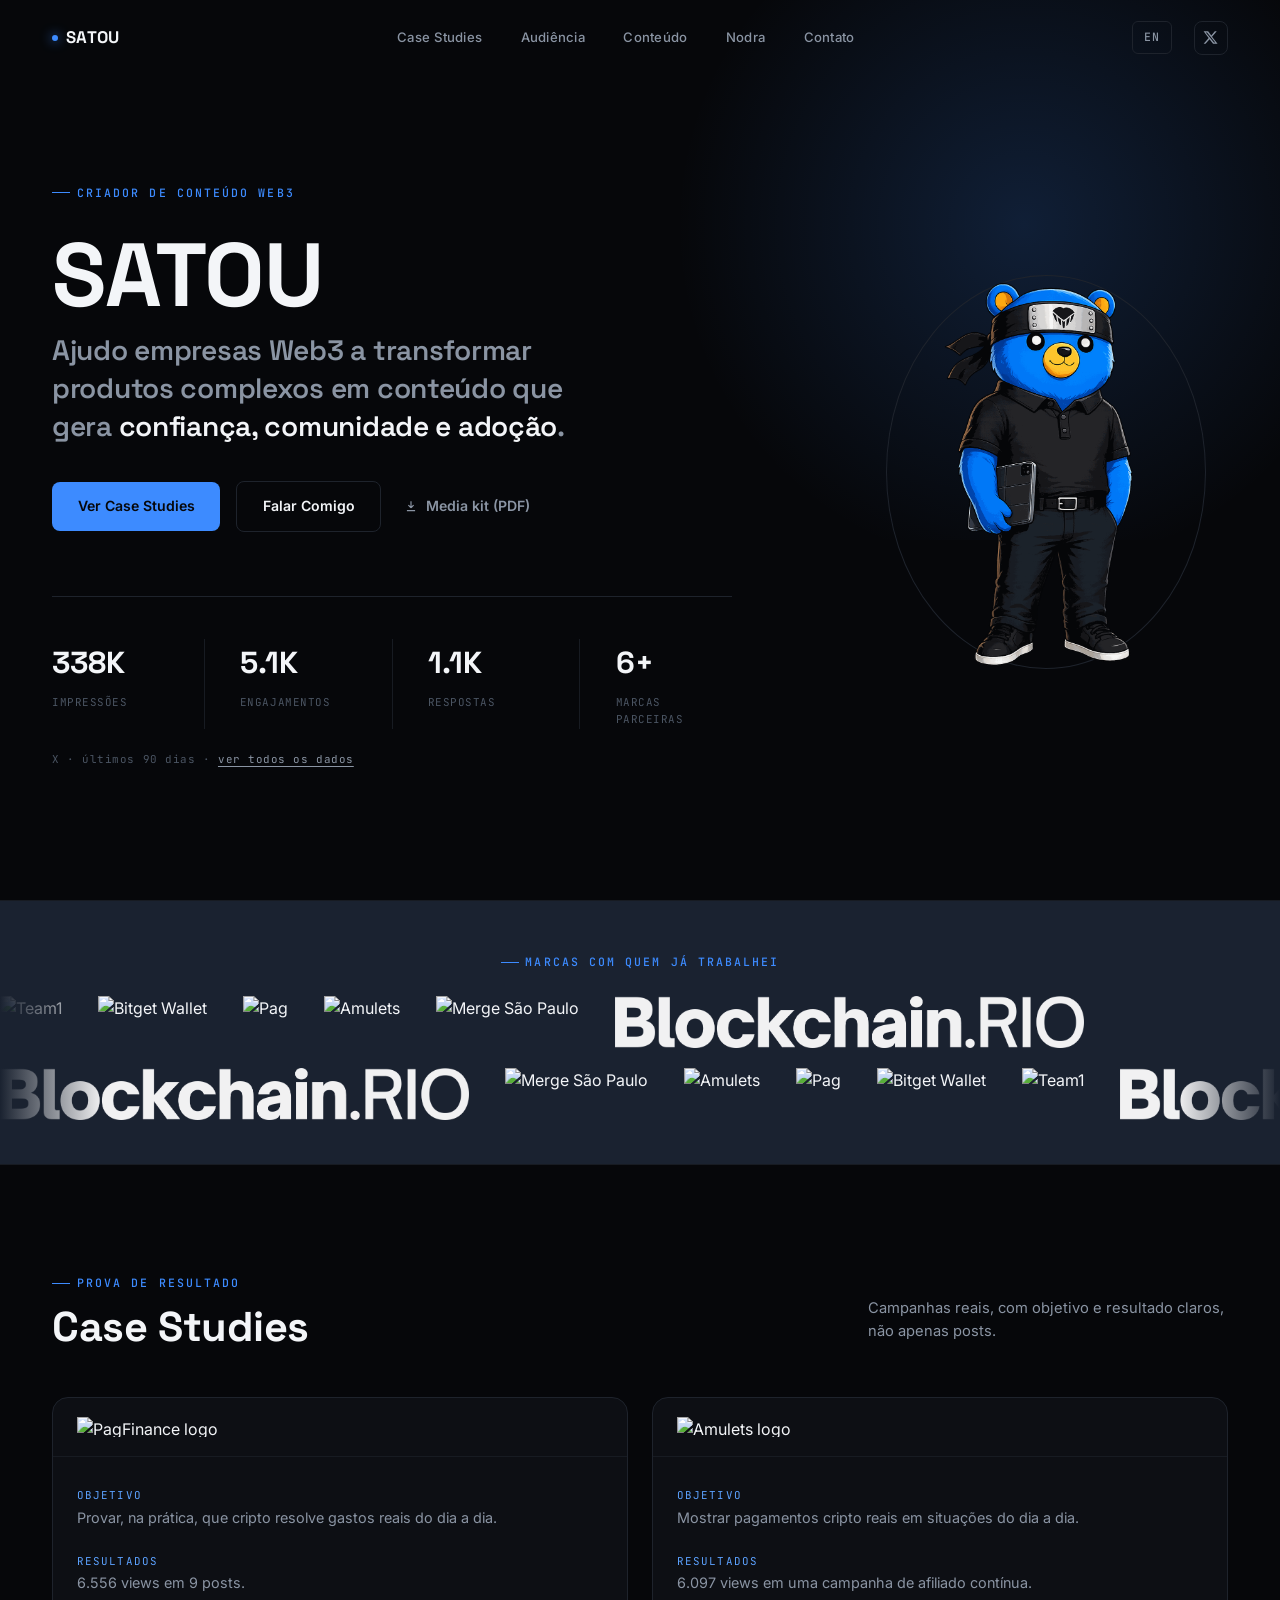
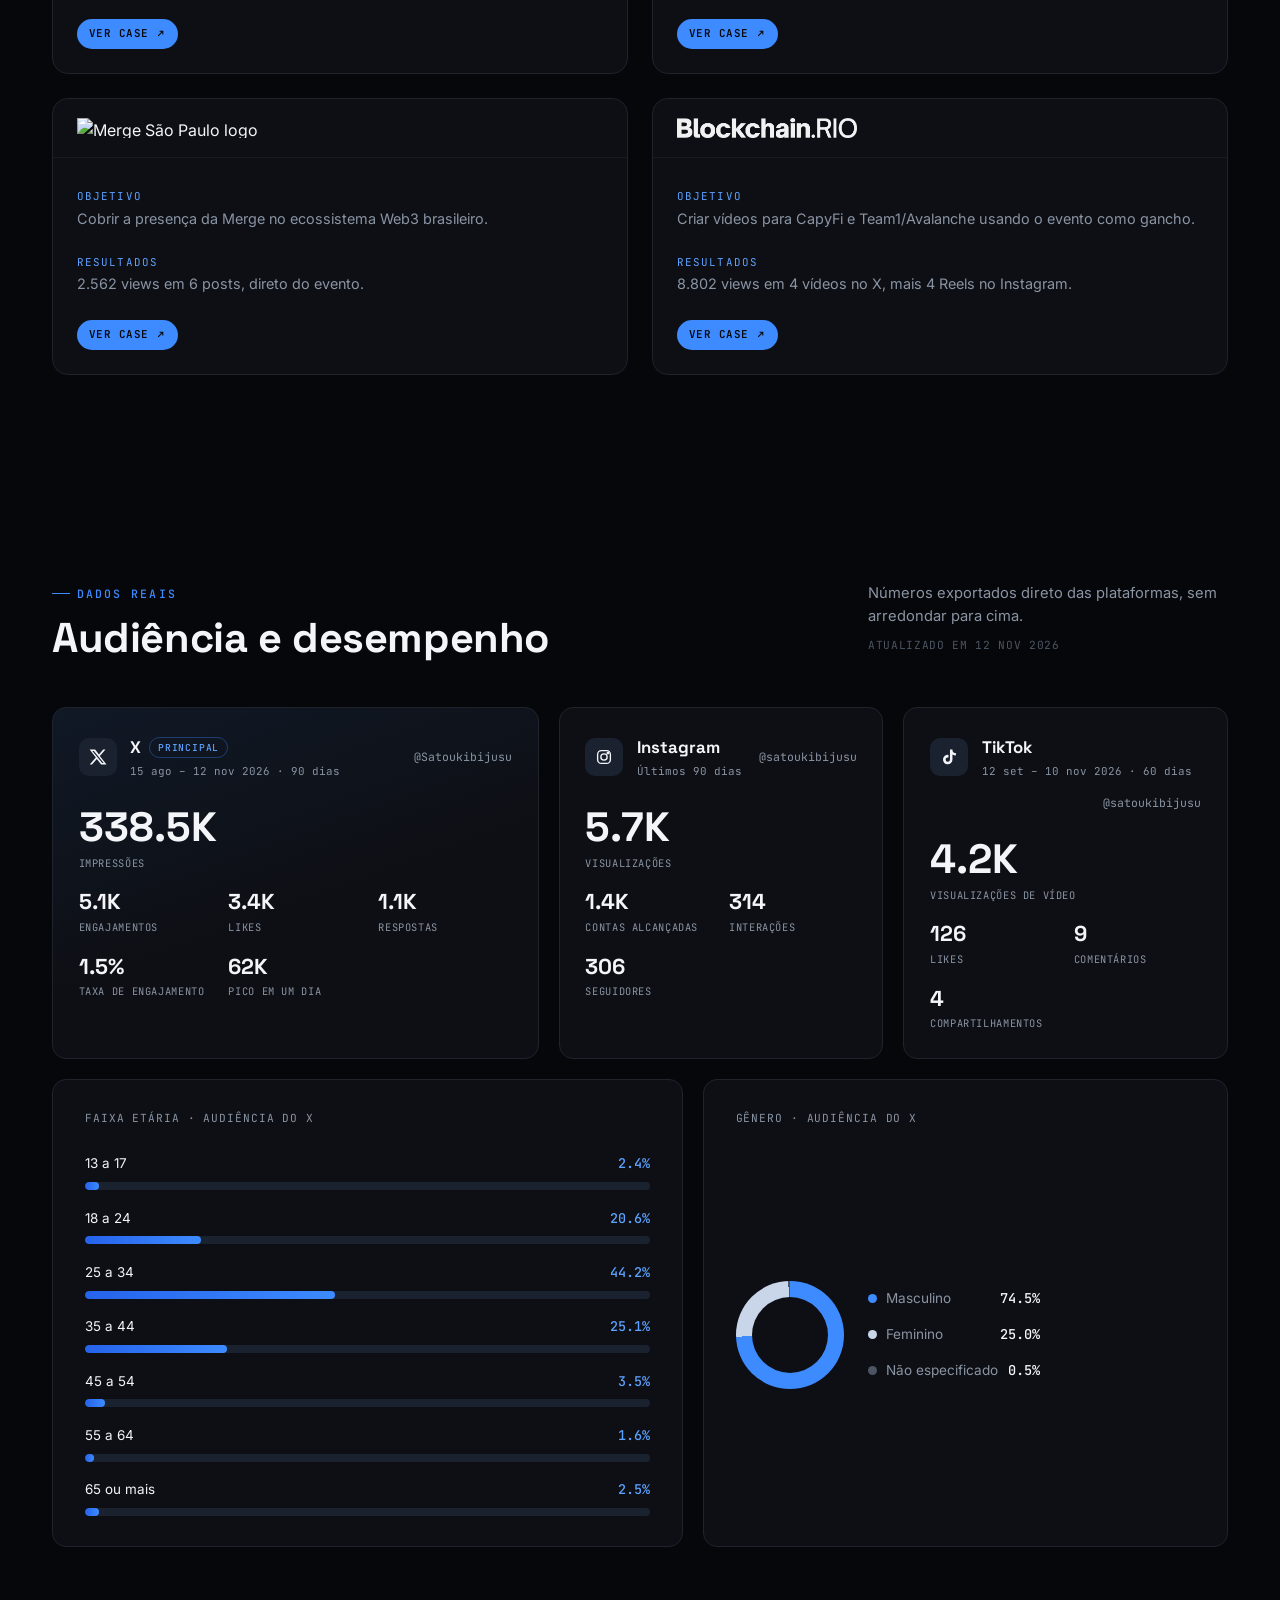
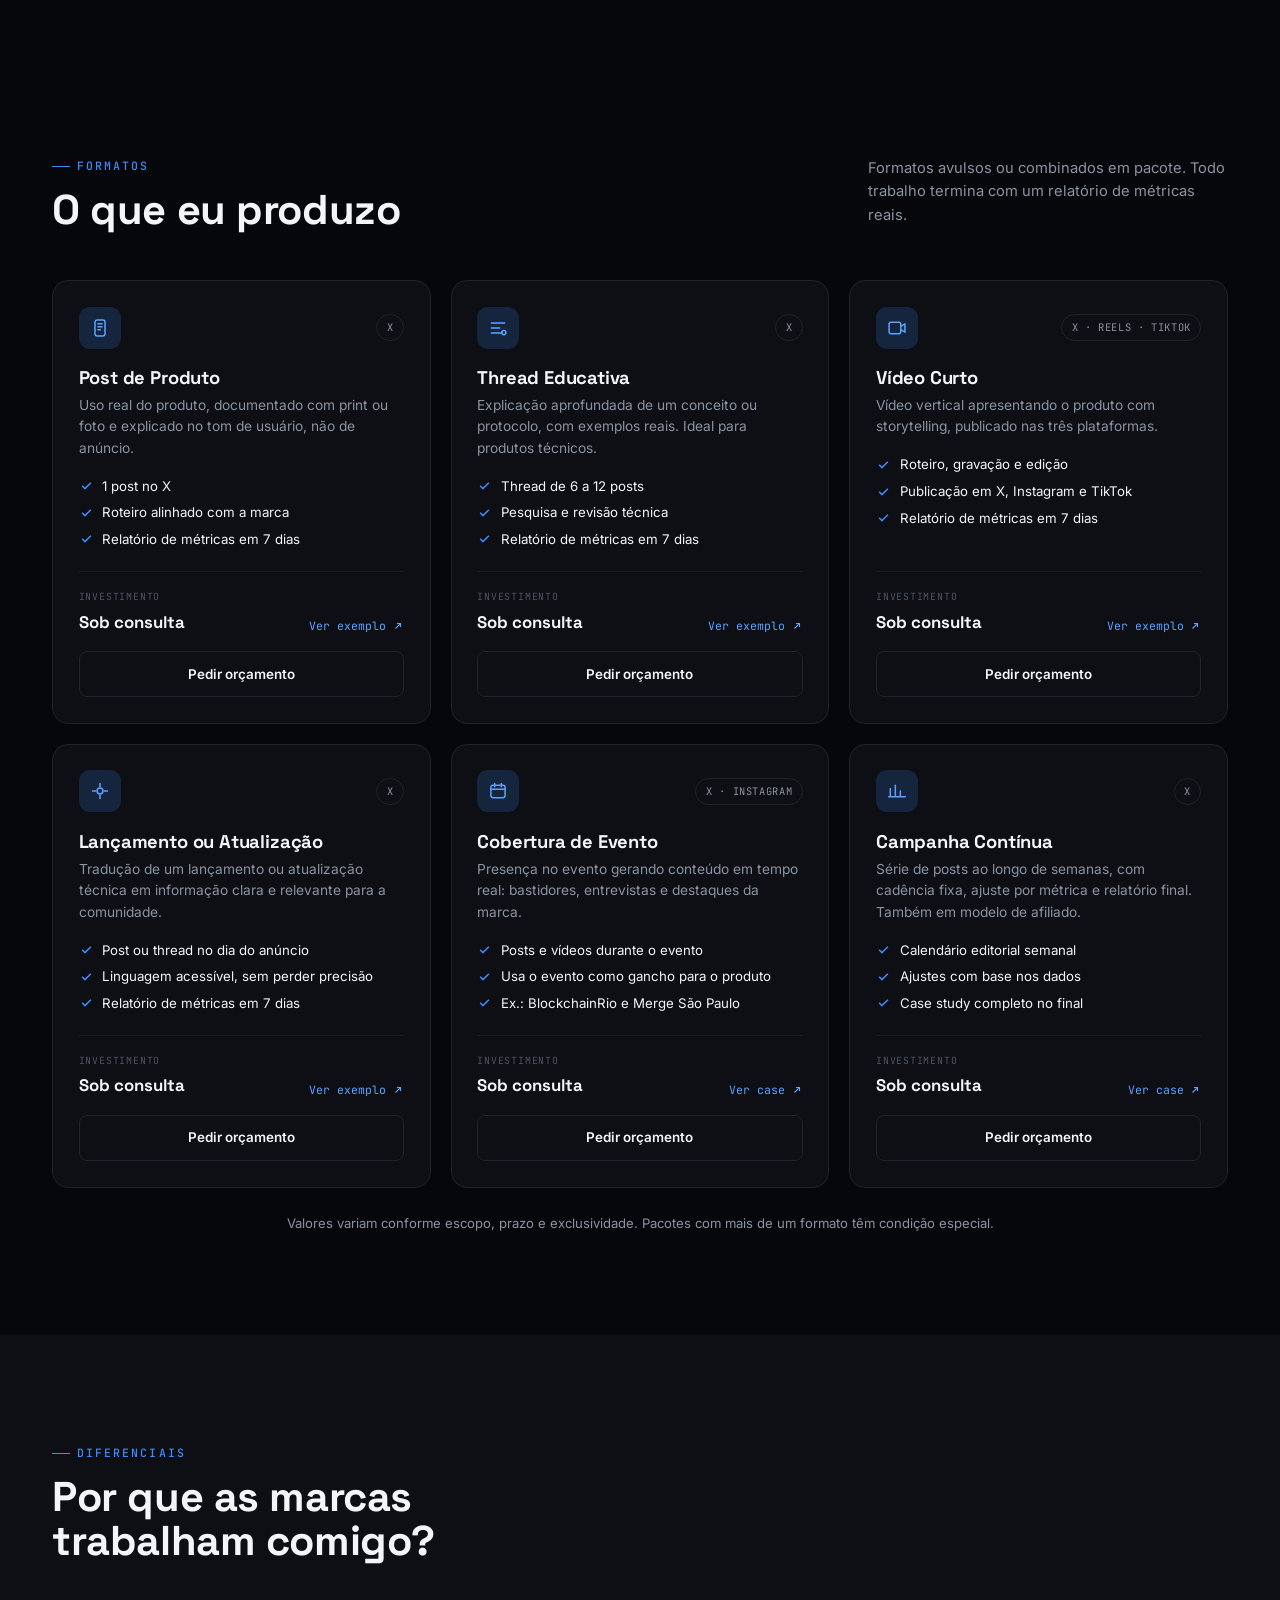
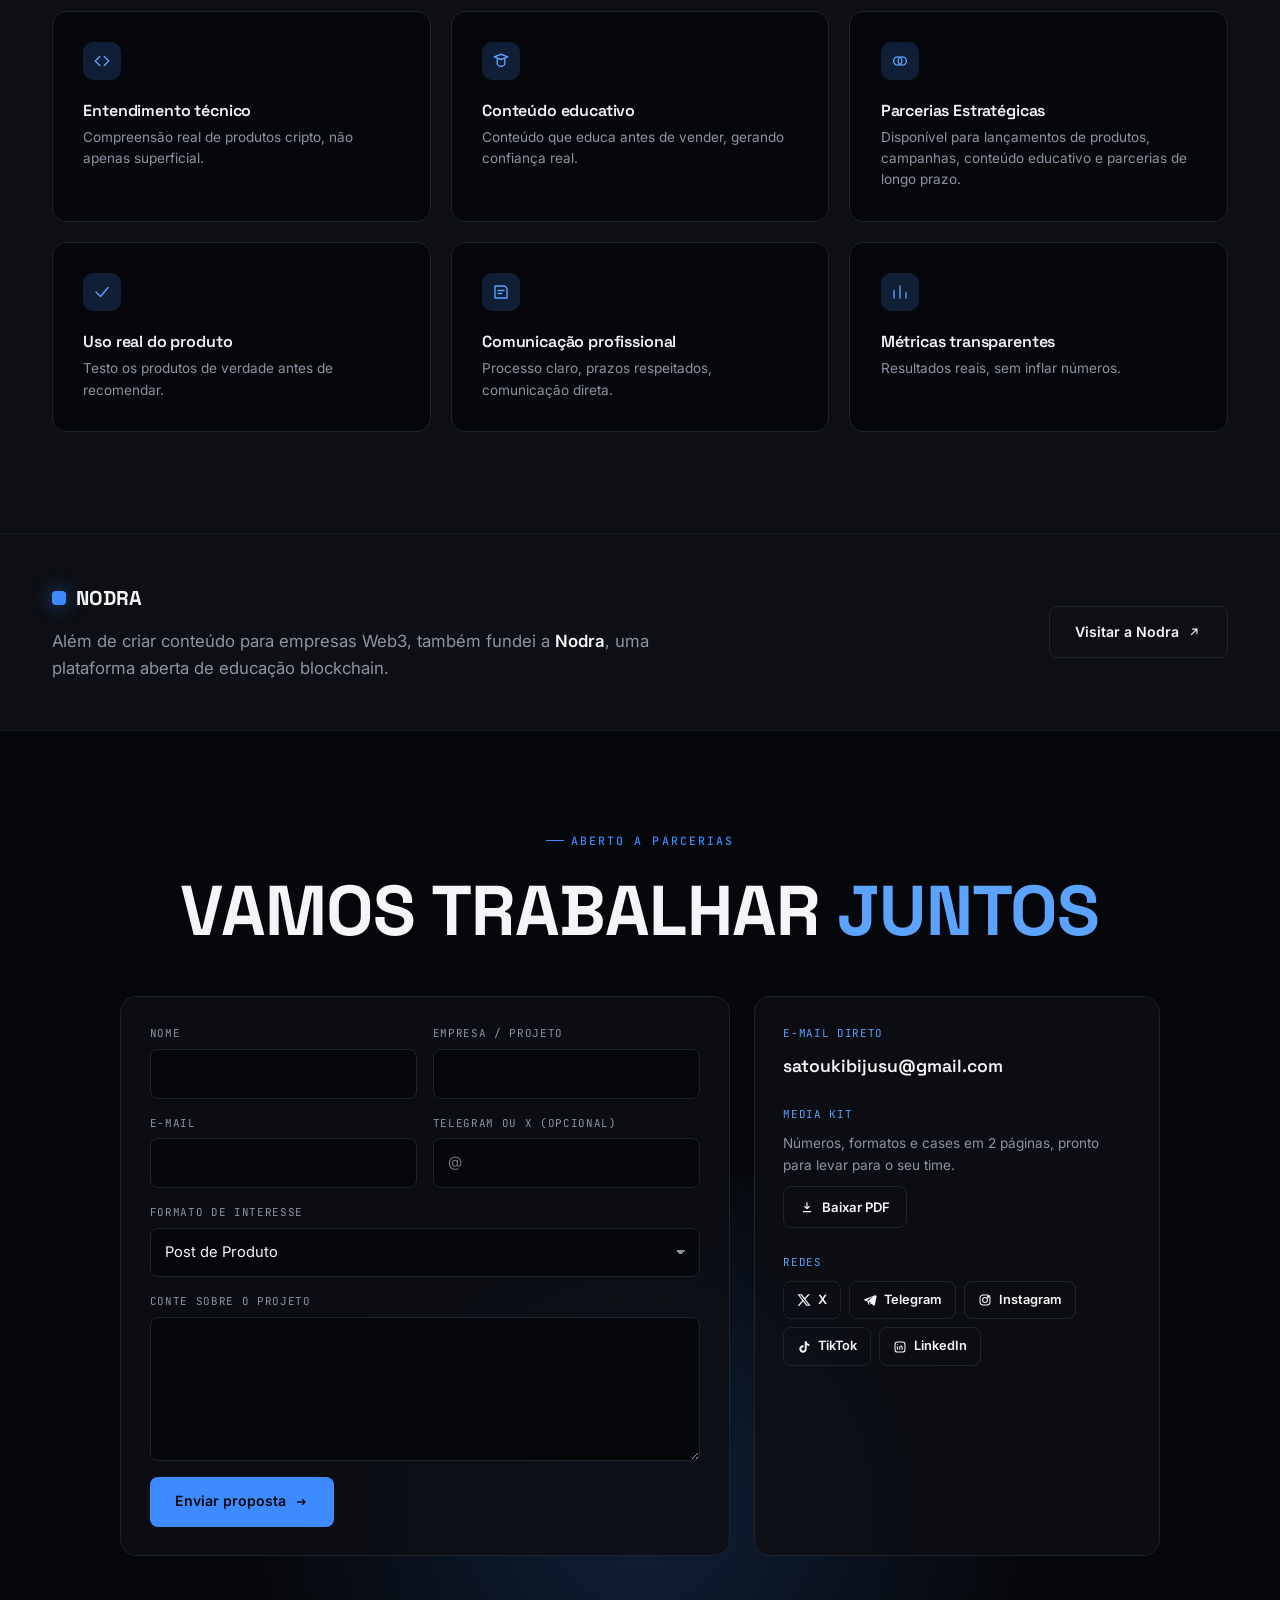
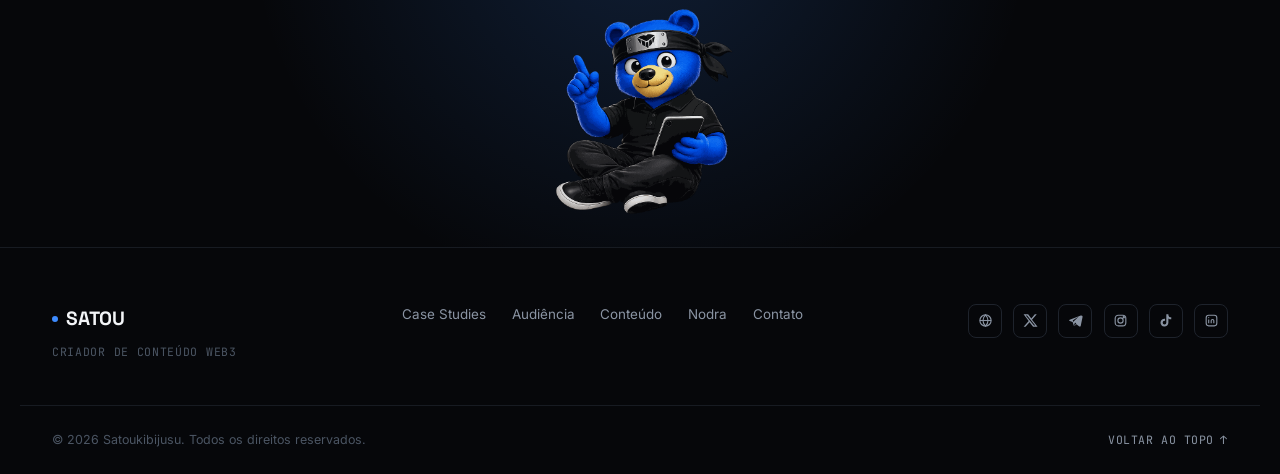
==== commit 0336e931: "feat: métricas atualizadas, formatos, formulário de contato, media kit em PDF e deploy na Vercel - A" ====
--- a/index.html
+++ b/index.html
@@ -3,8 +3,22 @@
 <head>
 <meta charset="UTF-8">
 <meta name="viewport" content="width=device-width, initial-scale=1.0">
-<title>Satou | Web3 Content Creator</title>
-<meta name="description" content="Satou (Satoukibijusu), Web3 content creator building the future of crypto adoption through real-world usage, education and partnerships.">
+<title>Satou | Criador de Conteúdo Web3</title>
+<meta name="description" content="Satou (Satoukibijusu), criador de conteúdo Web3. Transformo produtos cripto complexos em conteúdo que gera confiança, comunidade e adoção. Case studies, métricas reais e formatos de parceria.">
+<meta name="theme-color" content="#06070A">
+<link rel="icon" href="favicon.svg" type="image/svg+xml">
+<link rel="apple-touch-icon" href="assets/og/apple-touch-icon.png">
+
+<meta property="og:type" content="website">
+<meta property="og:site_name" content="Satou">
+<meta property="og:title" content="Satou | Criador de Conteúdo Web3">
+<meta property="og:description" content="Conteúdo Web3 que gera confiança, comunidade e adoção. Case studies, métricas reais e formatos de parceria.">
+<meta property="og:image" content="/assets/og/og-image.png">
+<meta property="og:image:width" content="1200">
+<meta property="og:image:height" content="630">
+<meta name="twitter:card" content="summary_large_image">
+<meta name="twitter:site" content="@Satoukibijusu">
+<meta name="twitter:image" content="/assets/og/og-image.png">
 
 <link rel="preconnect" href="https://fonts.googleapis.com">
 <link rel="preconnect" href="https://fonts.gstatic.com" crossorigin>
@@ -111,39 +125,47 @@
             <span data-lang="pt">Falar Comigo</span>
             <span data-lang="en">Get in Touch</span>
           </a>
+          <a href="media-kit/satou-media-kit-pt.pdf" data-href-en="media-kit/satou-media-kit-en.pdf" class="btn btn-link" download>
+            <svg viewBox="0 0 24 24" fill="none" stroke="currentColor" stroke-width="2"><path d="M12 4v11m0 0-4.5-4.5M12 15l4.5-4.5M5 20h14"/></svg>
+            Media kit (PDF)
+          </a>
         </div>
 
         <div class="hero-stats">
           <div class="hero-stat">
-            <div class="hero-stat-value"><span data-counter data-target="217" data-suffix="K">0</span></div>
+            <div class="hero-stat-value"><span data-counter data-target="338" data-suffix="K">338K</span></div>
             <div class="hero-stat-label" data-lang="pt">Impressões</div>
             <div class="hero-stat-label" data-lang="en">Impressions</div>
           </div>
 
           <div class="hero-stat">
-            <div class="hero-stat-value"><span data-counter data-target="3.1" data-suffix="K" data-decimals="1">0</span></div>
-            <div class="hero-stat-label" data-lang="pt">Likes</div>
-            <div class="hero-stat-label" data-lang="en">Likes</div>
+            <div class="hero-stat-value"><span data-counter data-target="5.1" data-suffix="K" data-decimals="1">5.1K</span></div>
+            <div class="hero-stat-label" data-lang="pt">Engajamentos</div>
+            <div class="hero-stat-label" data-lang="en">Engagements</div>
           </div>
 
           <div class="hero-stat">
-            <div class="hero-stat-value"><span data-counter data-target="2.1" data-suffix="K+" data-decimals="1">0</span></div>
-            <div class="hero-stat-label" data-lang="pt">Seguidores</div>
-            <div class="hero-stat-label" data-lang="en">Followers</div>
+            <div class="hero-stat-value"><span data-counter data-target="1.1" data-suffix="K" data-decimals="1">1.1K</span></div>
+            <div class="hero-stat-label" data-lang="pt">Respostas</div>
+            <div class="hero-stat-label" data-lang="en">Replies</div>
           </div>
 
           <div class="hero-stat">
-            <div class="hero-stat-value"><span data-counter data-target="6" data-suffix="+">0</span></div>
-            <div class="hero-stat-label" data-lang="pt">Empresas</div>
-            <div class="hero-stat-label" data-lang="en">Companies</div>
-          </div>
-        </div>
+            <div class="hero-stat-value"><span data-counter data-target="6" data-suffix="+">6+</span></div>
+            <div class="hero-stat-label" data-lang="pt">Marcas parceiras</div>
+            <div class="hero-stat-label" data-lang="en">Partner brands</div>
+          </div>
+        </div>
+        <p class="hero-stats-note">
+          <span data-lang="pt">X · últimos 90 dias · <a href="#audience">ver todos os dados</a></span>
+          <span data-lang="en">X · last 90 days · <a href="#audience">see all data</a></span>
+        </p>
       </div>
 
       <div class="hero-visual">
         <div class="hero-visual-frame">
           <div class="hero-visual-ring" aria-hidden="true"></div>
-          <img src="assets/characters/test.png">
+          <img src="assets/characters/character-hero.png" alt="Satou, personagem ilustrado" width="950" height="1425" fetchpriority="high">
         </div>
       </div>
     </div>
@@ -175,7 +197,6 @@
             <div class="logo-item"><img src="assets/logos/Team1_MAIN_WHITE.svg" alt="Team1"></div>
             <div class="logo-item"><img src="assets/logos/BitgetWallet.svg" alt="Bitget Wallet"></div>
             <div class="logo-item"><img src="assets/logos/pagfinance.svg" alt="Pag"></div>
-            <div class="logo-item"><img src="assets/logos/mmerge.png" alt="MMerge"></div>
             <div class="logo-item"><img src="assets/logos/amulets.png" alt="Amulets"></div>
             <div class="logo-item"><img src="assets/logos/mmerge.png" alt="Merge São Paulo"></div>
             <div class="logo-item"><img src="assets/logos/blockchainrio.png" alt="BlockchainRio"></div>
@@ -186,7 +207,6 @@
             <div class="logo-item"><img src="assets/logos/pagfinance.svg" alt=""></div>
             <div class="logo-item"><img src="assets/logos/mmerge.png" alt=""></div>
             <div class="logo-item"><img src="assets/logos/amulets.png" alt=""></div>
-            <div class="logo-item"><img src="assets/logos/mmerge.png" alt=""></div>
             <div class="logo-item"><img src="assets/logos/blockchainrio.png" alt=""></div>
           </div>
         </div>
@@ -198,7 +218,6 @@
             <div class="logo-item"><img src="assets/logos/blockchainrio.png" alt="BlockchainRio"></div>
             <div class="logo-item"><img src="assets/logos/mmerge.png" alt="Merge São Paulo"></div>
             <div class="logo-item"><img src="assets/logos/amulets.png" alt="Amulets"></div>
-            <div class="logo-item"><img src="assets/logos/mmerge.png" alt="MMerge"></div>
             <div class="logo-item"><img src="assets/logos/pagfinance.svg" alt="Pag"></div>
             <div class="logo-item"><img src="assets/logos/BitgetWallet.svg" alt="Bitget Wallet"></div>
             <div class="logo-item"><img src="assets/logos/Team1_MAIN_WHITE.svg" alt="Team1"></div>
@@ -207,7 +226,6 @@
             <div class="logo-item"><img src="assets/logos/blockchainrio.png" alt=""></div>
             <div class="logo-item"><img src="assets/logos/mmerge.png" alt=""></div>
             <div class="logo-item"><img src="assets/logos/amulets.png" alt=""></div>
-            <div class="logo-item"><img src="assets/logos/mmerge.png" alt=""></div>
             <div class="logo-item"><img src="assets/logos/pagfinance.svg" alt=""></div>
             <div class="logo-item"><img src="assets/logos/BitgetWallet.svg" alt=""></div>
             <div class="logo-item"><img src="assets/logos/Team1_MAIN_WHITE.svg" alt=""></div>
@@ -357,16 +375,12 @@
   </section>
 
   <!-- ============================================================
-       AUDIENCE (SaaS-style dashboard)
-       Two rows:
-       - dashboard-kpis: top strip of 5 headline metrics. Each
-         number is plain text, edit directly.
-       - dashboard-grid: two breakdown cards.
-         - Age bars: change the % in the label AND the bar-fill's
-           inline "width" (both must match).
-         - Gender donut: change the "--pct" custom property on
-           .donut (share of the first/blue segment) AND the legend
-           numbers.
+       AUDIENCE
+       Fonte: exports oficiais de cada plataforma (X Analytics CSV,
+       Instagram Insights, TikTok Studio). Ao atualizar os números,
+       atualize também: hero-stats (topo), o media kit
+       (media-kit/index.html) e a data em .audience-updated.
+       Veja "Atualizando as métricas" no README.
        ============================================================ -->
   <section class="audience section-pad" id="audience">
     <div class="container">
@@ -377,48 +391,124 @@
             <span data-lang="en">Real data</span>
           </div>
           <h2>
-            <span data-lang="pt">Panorama da Audiência (últimos 3 meses)</span>
-            <span data-lang="en">Audience Overview (last 3 months)</span>
+            <span data-lang="pt">Audiência e desempenho</span>
+            <span data-lang="en">Audience and performance</span>
           </h2>
         </div>
         <p>
-          <span data-lang="pt">Uma visão geral da audiência e do desempenho recente.</span>
-          <span data-lang="en">An overview of your audience and recent content performance.</span>
+          <span data-lang="pt">Números exportados direto das plataformas, sem arredondar para cima.</span>
+          <span data-lang="en">Numbers exported straight from each platform, never rounded up.</span>
+          <span class="audience-updated"><span data-lang="pt">Atualizado em 12 nov 2026</span><span data-lang="en">Updated Nov 12, 2026</span></span>
         </p>
       </div>
 
-      <!-- Row 1: headline metrics -->
-      <div class="dashboard-kpis">
-        <div class="kpi-card" data-reveal data-delay="1">
-          <div class="kpi-value">216.8K</div>
-          <div class="kpi-label"><span data-lang="pt">Impressões</span><span data-lang="en">Impressions</span></div>
-        </div>
-        <div class="kpi-card" data-reveal data-delay="2">
-          <div class="kpi-value">3.1K</div>
-          <div class="kpi-label">Likes</div>
-        </div>
-        <div class="kpi-card" data-reveal data-delay="3">
-          <div class="kpi-value">1.2K</div>
-          <div class="kpi-label"><span data-lang="pt">Respostas</span><span data-lang="en">Replies</span></div>
-        </div>
-        <div class="kpi-card" data-reveal data-delay="4">
-          <div class="kpi-value">2,053</div>
-          <div class="kpi-label"><span data-lang="pt">Seguidores</span><span data-lang="en">Followers</span></div>
-        </div>
-        <div class="kpi-card" data-reveal data-delay="5">
-          <div class="kpi-value">6+</div>
-          <div class="kpi-label"><span data-lang="pt">Empresas parceiras</span><span data-lang="en">Partner companies</span></div>
-        </div>
-      </div>
-
-      <!-- Row 2: breakdowns -->
+      <div class="platform-grid">
+
+        <article class="platform-card platform-card--main" data-reveal data-delay="1">
+          <header class="platform-head">
+            <span class="platform-icon"><svg viewBox="0 0 24 24" fill="currentColor"><path d="M18.9 2H22l-7.6 8.7L23.3 22h-7.2l-5.6-7.3L4 22H1l8.1-9.3L.9 2h7.3l5.1 6.7L18.9 2Zm-1.3 18h2L6.5 4H4.4l13.2 16Z"/></svg></span>
+            <div>
+              <div class="platform-name">X <span class="platform-tag" data-lang="pt">Principal</span><span class="platform-tag" data-lang="en">Main</span></div>
+              <div class="platform-period"><span data-lang="pt">15 ago – 12 nov 2026 · 90 dias</span><span data-lang="en">Aug 15 – Nov 12, 2026 · 90 days</span></div>
+            </div>
+            <a class="platform-handle" href="https://x.com/Satoukibijusu" target="_blank" rel="noopener">@Satoukibijusu</a>
+          </header>
+          <div class="pstat-grid pstat-grid--main">
+            <div class="pstat pstat--big">
+              <div class="pstat-value">338.5K</div>
+              <div class="pstat-label"><span data-lang="pt">Impressões</span><span data-lang="en">Impressions</span></div>
+            </div>
+            <div class="pstat">
+              <div class="pstat-value">5.1K</div>
+              <div class="pstat-label"><span data-lang="pt">Engajamentos</span><span data-lang="en">Engagements</span></div>
+            </div>
+            <div class="pstat">
+              <div class="pstat-value">3.4K</div>
+              <div class="pstat-label"><span data-lang="pt">Likes</span><span data-lang="en">Likes</span></div>
+            </div>
+            <div class="pstat">
+              <div class="pstat-value">1.1K</div>
+              <div class="pstat-label"><span data-lang="pt">Respostas</span><span data-lang="en">Replies</span></div>
+            </div>
+            <div class="pstat">
+              <div class="pstat-value">1.5%</div>
+              <div class="pstat-label"><span data-lang="pt">Taxa de engajamento</span><span data-lang="en">Engagement rate</span></div>
+            </div>
+            <div class="pstat">
+              <div class="pstat-value">62K</div>
+              <div class="pstat-label"><span data-lang="pt">Pico em um dia</span><span data-lang="en">Single-day peak</span></div>
+            </div>
+          </div>
+        </article>
+
+        <article class="platform-card" data-reveal data-delay="2">
+          <header class="platform-head">
+            <span class="platform-icon"><svg viewBox="0 0 24 24" fill="none" stroke="currentColor" stroke-width="1.8"><rect x="3.5" y="3.5" width="17" height="17" rx="5"/><circle cx="12" cy="12" r="4.2"/><circle cx="17.2" cy="6.8" r="1"/></svg></span>
+            <div>
+              <div class="platform-name">Instagram</div>
+              <div class="platform-period"><span data-lang="pt">Últimos 90 dias</span><span data-lang="en">Last 90 days</span></div>
+            </div>
+            <a class="platform-handle" href="https://www.instagram.com/satoukibijusu/" target="_blank" rel="noopener">@satoukibijusu</a>
+          </header>
+          <div class="pstat-grid">
+            <div class="pstat pstat--big">
+              <div class="pstat-value">5.7K</div>
+              <div class="pstat-label"><span data-lang="pt">Visualizações</span><span data-lang="en">Views</span></div>
+            </div>
+            <div class="pstat">
+              <div class="pstat-value">1.4K</div>
+              <div class="pstat-label"><span data-lang="pt">Contas alcançadas</span><span data-lang="en">Accounts reached</span></div>
+            </div>
+            <div class="pstat">
+              <div class="pstat-value">314</div>
+              <div class="pstat-label"><span data-lang="pt">Interações</span><span data-lang="en">Interactions</span></div>
+            </div>
+            <div class="pstat">
+              <div class="pstat-value">306</div>
+              <div class="pstat-label"><span data-lang="pt">Seguidores</span><span data-lang="en">Followers</span></div>
+            </div>
+          </div>
+        </article>
+
+        <article class="platform-card" data-reveal data-delay="3">
+          <header class="platform-head">
+            <span class="platform-icon"><svg viewBox="0 0 24 24" fill="currentColor"><path d="M16.6 2h-3.3v13.4a2.9 2.9 0 1 1-2.9-2.9c.3 0 .6 0 .9.1V9.2a6.3 6.3 0 1 0 5.3 6.2V8.6a7.9 7.9 0 0 0 4.6 1.5V6.8a4.6 4.6 0 0 1-4.6-4.6Z"/></svg></span>
+            <div>
+              <div class="platform-name">TikTok</div>
+              <div class="platform-period"><span data-lang="pt">12 set – 10 nov 2026 · 60 dias</span><span data-lang="en">Sep 12 – Nov 10, 2026 · 60 days</span></div>
+            </div>
+            <a class="platform-handle" href="https://www.tiktok.com/@satoukibijusu" target="_blank" rel="noopener">@satoukibijusu</a>
+          </header>
+          <div class="pstat-grid">
+            <div class="pstat pstat--big">
+              <div class="pstat-value">4.2K</div>
+              <div class="pstat-label"><span data-lang="pt">Visualizações de vídeo</span><span data-lang="en">Video views</span></div>
+            </div>
+            <div class="pstat">
+              <div class="pstat-value">126</div>
+              <div class="pstat-label"><span data-lang="pt">Likes</span><span data-lang="en">Likes</span></div>
+            </div>
+            <div class="pstat">
+              <div class="pstat-value">9</div>
+              <div class="pstat-label"><span data-lang="pt">Comentários</span><span data-lang="en">Comments</span></div>
+            </div>
+            <div class="pstat">
+              <div class="pstat-value">4</div>
+              <div class="pstat-label"><span data-lang="pt">Compartilhamentos</span><span data-lang="en">Shares</span></div>
+            </div>
+          </div>
+        </article>
+
+      </div>
+
+      <!-- Perfil da audiência (X). Barras: mude o % no texto E o width inline. -->
       <div class="dashboard-grid">
 
         <!-- Age range: horizontal bars -->
         <div class="dash-card dash-card--age" data-reveal data-delay="1">
           <div class="dash-card-title">
-            <span data-lang="pt">Faixa etária</span>
-            <span data-lang="en">Age range</span>
+            <span data-lang="pt">Faixa etária · audiência do X</span>
+            <span data-lang="en">Age range · X audience</span>
           </div>
           <div class="bar-list">
             <div class="bar-row">
@@ -455,8 +545,8 @@
         <!-- Gender split: pure CSS donut -->
         <div class="dash-card dash-card--gender" data-reveal data-delay="2">
           <div class="dash-card-title">
-            <span data-lang="pt">Gênero</span>
-            <span data-lang="en">Gender</span>
+            <span data-lang="pt">Gênero · audiência do X</span>
+            <span data-lang="en">Gender · X audience</span>
           </div>
           <div class="donut-wrap">
             <div class="donut donut--3" style="--pct-1:74.5; --pct-2:99.5;"></div>
@@ -485,22 +575,21 @@
   </section>
 
   <!-- ============================================================
-       CONTENT FORMATS
-       Cards represent permanent categories (Educational Post,
-       Thread, Video, Tutorial), not specific campaigns. To update
-       a card in the future: swap the screenshot in
-       assets/screenshots/ and the href, titles/structure do not
-       need to change. The ".content-play" button is only meant
-       for video/tutorial cards; remove that <div> for static
-       formats like Educational Post.
+       FORMATOS E INVESTIMENTO
+       Cada .service-card é um formato contratável. Para colocar
+       preço: troque "Sob consulta"/"On request" em
+       .service-price-value por ex. "A partir de R$ 800".
+       O botão "Pedir orçamento" (data-service) pré-seleciona o
+       formato no formulário de contato (js/main.js > ContactForm).
+       Lembre de replicar mudanças no media kit (media-kit/index.html).
        ============================================================ -->
   <section class="content section-pad" id="content">
     <div class="container">
       <div class="section-head" data-reveal>
         <div>
           <div class="eyebrow">
-            <span data-lang="pt">Produção</span>
-            <span data-lang="en">Production</span>
+            <span data-lang="pt">Formatos</span>
+            <span data-lang="en">Formats</span>
           </div>
           <h2>
             <span data-lang="pt">O que eu produzo</span>
@@ -508,93 +597,150 @@
           </h2>
         </div>
         <p>
-          <span data-lang="pt">Quatro formatos, um objetivo: transformar uso real em conteúdo que educa.</span>
-          <span data-lang="en">Four formats, one goal: turning real usage into content that educates.</span>
+          <span data-lang="pt">Formatos avulsos ou combinados em pacote. Todo trabalho termina com um relatório de métricas reais.</span>
+          <span data-lang="en">Single formats or bundled packages. Every deal ends with a real metrics report.</span>
         </p>
       </div>
 
-      <div class="content-grid">
-
-        <!-- Category: Educational Post. To update: swap the screenshot and the href only. -->
-        <!-- TODO: replace # with the real post URL -->
-        <a class="content-card" href="https://x.com/Satoukibijusu/status/2066539470405394480" target="_blank" rel="noopener" data-reveal data-delay="1">
-          <div class="content-media">
-            <img src="assets/content/content-posts.png" alt="Educational Post format example" loading="lazy">
-          </div>
-          <div class="content-info">
-            <h3><span data-lang="pt">Vitrine de Produto</span><span data-lang="en">Product Showcase</span></h3>
-            <p>
-              <span data-lang="pt">Conteúdo focado em apresentar um produto Web3 de forma educativa, destacando sua utilidade no mundo real.</span>
-              <span data-lang="en">Product-focused content combining education with real-world utility to introduce a Web3 solution naturally.</span>
-            </p>
-            <span class="content-link">
-              <span data-lang="pt">Ver post</span><span data-lang="en">View post</span>
-              <svg viewBox="0 0 24 24" fill="none" stroke="currentColor" stroke-width="2.2"><path d="M7 17 17 7M10 7h7v7"/></svg>
-            </span>
-          </div>
-        </a>
-
-        <!-- Category: Thread. To update: swap the screenshot and the href only. -->
-        <!-- TODO: replace # with the real post URL -->
-        <a class="content-card" href="https://x.com/Satoukibijusu/status/2072701057134706690" target="_blank" rel="noopener" data-reveal data-delay="2">
-          <div class="content-media">
-            <img src="assets/content/content-threads.png" alt="Thread format example" loading="lazy">
-          </div>
-          <div class="content-info">
-            <h3><span data-lang="pt">Thread Educativa</span><span data-lang="en">Educational Thread</span></h3>
-            <p>
-              <span data-lang="pt">Uma thread aprofundada explicando o funcionamento dos oracles por meio do caso real do hack da Mango Markets.</span>
-              <span data-lang="en">An in-depth thread exploring how oracles work through the real-world Mango Markets exploit.</span>
-            </p>
-            <span class="content-link">
-              <span data-lang="pt">Ver post</span><span data-lang="en">View post</span>
-              <svg viewBox="0 0 24 24" fill="none" stroke="currentColor" stroke-width="2.2"><path d="M7 17 17 7M10 7h7v7"/></svg>
-            </span>
-          </div>
-        </a>
-
-        <!-- Category: Video. To update: swap the screenshot and the href only. -->
-        <!-- TODO: replace # with the real post URL -->
-        <a class="content-card" href="https://x.com/Satoukibijusu/status/2077771437679456519" target="_blank" rel="noopener" data-reveal data-delay="3">
-          <div class="content-media">
-            <img src="assets/content/content-tutorials.png" alt="Video format example" loading="lazy">
-            <div class="content-play" aria-hidden="true">
-              <svg viewBox="0 0 24 24" fill="currentColor"><path d="M8 5v14l11-7z"/></svg>
-            </div>
-          </div>
-          <div class="content-info">
-            <h3><span data-lang="pt">Conteúdo em Vídeo</span><span data-lang="en">Video Content</span></h3>
-            <p>
-              <span data-lang="pt">Vídeo apresentando uma solução Web3 de forma clara, destacando seus principais recursos e casos de uso.</span>
-              <span data-lang="en">Video content presenting a Web3 product through clear storytelling and real-world use cases.</span>
-            </p>
-            <span class="content-link">
-              <span data-lang="pt">Ver post</span><span data-lang="en">View post</span>
-              <svg viewBox="0 0 24 24" fill="none" stroke="currentColor" stroke-width="2.2"><path d="M7 17 17 7M10 7h7v7"/></svg>
-            </span>
-          </div>
-        </a>
-
-        <!-- Category: Tutorial. To update: swap the screenshot and the href only. -->
-        <!-- TODO: replace # with the real post URL -->
-        <a class="content-card" href="https://x.com/Satoukibijusu/status/2071977335016788358?s=20" target="_blank" rel="noopener" data-reveal data-delay="4">
-          <div class="content-media">
-            <img src="assets/content/content-update.png" alt="Tutorial format example" loading="lazy">
-          </div>
-          <div class="content-info">
-            <h3><span data-lang="pt">Atualização de Produto</span><span data-lang="en">Product Update</span></h3>
-            <p>
-              <span data-lang="pt">Conteúdo explicando uma atualização importante do protocolo, traduzindo mudanças técnicas em informações claras e relevantes para a comunidade.</span>
-              <span data-lang="en">Clear and engaging content explaining an important protocol update, breaking down technical changes into practical insights for the community.</span>
-            </p>
-            <span class="content-link">
-              <span data-lang="pt">Ver post</span><span data-lang="en">View post</span>
-              <svg viewBox="0 0 24 24" fill="none" stroke="currentColor" stroke-width="2.2"><path d="M7 17 17 7M10 7h7v7"/></svg>
-            </span>
-          </div>
-        </a>
-
-      </div>
+      <div class="service-grid">
+        <article class="service-card" data-reveal data-delay="1">
+          <div class="service-top">
+            <span class="service-icon"><svg viewBox="0 0 24 24" fill="none" stroke="currentColor" stroke-width="1.8" stroke-linecap="round" stroke-linejoin="round"><rect x="6" y="2.5" width="12" height="19" rx="2.5"/><path d="M9.5 7h5M9.5 10.5h5M9.5 14h3"/></svg></span>
+            <span class="service-platform">X</span>
+          </div>
+          <h3><span data-lang="pt">Post de Produto</span><span data-lang="en">Product Post</span></h3>
+          <p><span data-lang="pt">Uso real do produto, documentado com print ou foto e explicado no tom de usuário, não de anúncio.</span><span data-lang="en">Real product usage, documented with a screenshot or photo and explained as a user, not as an ad.</span></p>
+          <ul class="service-list">
+              <li><svg viewBox="0 0 24 24" fill="none" stroke="currentColor" stroke-width="2.4"><path d="m5 12.5 4.5 4.5L19 7.5"/></svg><span data-lang="pt">1 post no X</span><span data-lang="en">1 post on X</span></li>
+              <li><svg viewBox="0 0 24 24" fill="none" stroke="currentColor" stroke-width="2.4"><path d="m5 12.5 4.5 4.5L19 7.5"/></svg><span data-lang="pt">Roteiro alinhado com a marca</span><span data-lang="en">Script aligned with the brand</span></li>
+              <li><svg viewBox="0 0 24 24" fill="none" stroke="currentColor" stroke-width="2.4"><path d="m5 12.5 4.5 4.5L19 7.5"/></svg><span data-lang="pt">Relatório de métricas em 7 dias</span><span data-lang="en">Metrics report after 7 days</span></li>
+          </ul>
+          <div class="service-foot">
+            <div class="service-price">
+              <span class="service-price-label"><span data-lang="pt">Investimento</span><span data-lang="en">Investment</span></span>
+              <span class="service-price-value"><span data-lang="pt">Sob consulta</span><span data-lang="en">On request</span></span>
+            </div>
+            <a class="service-example" href="https://x.com/Satoukibijusu/status/2066539470405394480" target="_blank" rel="noopener"><span data-lang="pt">Ver exemplo</span><span data-lang="en">View example</span><svg viewBox="0 0 24 24" fill="none" stroke="currentColor" stroke-width="2.2"><path d="M7 17 17 7M10 7h7v7"/></svg></a>
+          </div>
+          <a class="service-cta" href="#contact" data-service="post"><span data-lang="pt">Pedir orçamento</span><span data-lang="en">Request a quote</span></a>
+        </article>
+
+        <article class="service-card" data-reveal data-delay="2">
+          <div class="service-top">
+            <span class="service-icon"><svg viewBox="0 0 24 24" fill="none" stroke="currentColor" stroke-width="1.8" stroke-linecap="round" stroke-linejoin="round"><path d="M4 6h16M4 12h10M4 18h13"/><circle cx="19" cy="17.5" r="2.5"/></svg></span>
+            <span class="service-platform">X</span>
+          </div>
+          <h3><span data-lang="pt">Thread Educativa</span><span data-lang="en">Educational Thread</span></h3>
+          <p><span data-lang="pt">Explicação aprofundada de um conceito ou protocolo, com exemplos reais. Ideal para produtos técnicos.</span><span data-lang="en">An in-depth breakdown of a concept or protocol with real examples. Ideal for technical products.</span></p>
+          <ul class="service-list">
+              <li><svg viewBox="0 0 24 24" fill="none" stroke="currentColor" stroke-width="2.4"><path d="m5 12.5 4.5 4.5L19 7.5"/></svg><span data-lang="pt">Thread de 6 a 12 posts</span><span data-lang="en">6 to 12-post thread</span></li>
+              <li><svg viewBox="0 0 24 24" fill="none" stroke="currentColor" stroke-width="2.4"><path d="m5 12.5 4.5 4.5L19 7.5"/></svg><span data-lang="pt">Pesquisa e revisão técnica</span><span data-lang="en">Research and technical review</span></li>
+              <li><svg viewBox="0 0 24 24" fill="none" stroke="currentColor" stroke-width="2.4"><path d="m5 12.5 4.5 4.5L19 7.5"/></svg><span data-lang="pt">Relatório de métricas em 7 dias</span><span data-lang="en">Metrics report after 7 days</span></li>
+          </ul>
+          <div class="service-foot">
+            <div class="service-price">
+              <span class="service-price-label"><span data-lang="pt">Investimento</span><span data-lang="en">Investment</span></span>
+              <span class="service-price-value"><span data-lang="pt">Sob consulta</span><span data-lang="en">On request</span></span>
+            </div>
+            <a class="service-example" href="https://x.com/Satoukibijusu/status/2072701057134706690" target="_blank" rel="noopener"><span data-lang="pt">Ver exemplo</span><span data-lang="en">View example</span><svg viewBox="0 0 24 24" fill="none" stroke="currentColor" stroke-width="2.2"><path d="M7 17 17 7M10 7h7v7"/></svg></a>
+          </div>
+          <a class="service-cta" href="#contact" data-service="thread"><span data-lang="pt">Pedir orçamento</span><span data-lang="en">Request a quote</span></a>
+        </article>
+
+        <article class="service-card" data-reveal data-delay="3">
+          <div class="service-top">
+            <span class="service-icon"><svg viewBox="0 0 24 24" fill="none" stroke="currentColor" stroke-width="1.8" stroke-linecap="round" stroke-linejoin="round"><rect x="2.5" y="5" width="14" height="14" rx="2.5"/><path d="m16.5 10 5-3v10l-5-3"/></svg></span>
+            <span class="service-platform">X · Reels · TikTok</span>
+          </div>
+          <h3><span data-lang="pt">Vídeo Curto</span><span data-lang="en">Short Video</span></h3>
+          <p><span data-lang="pt">Vídeo vertical apresentando o produto com storytelling, publicado nas três plataformas.</span><span data-lang="en">Vertical video presenting the product through storytelling, published on all three platforms.</span></p>
+          <ul class="service-list">
+              <li><svg viewBox="0 0 24 24" fill="none" stroke="currentColor" stroke-width="2.4"><path d="m5 12.5 4.5 4.5L19 7.5"/></svg><span data-lang="pt">Roteiro, gravação e edição</span><span data-lang="en">Script, filming and editing</span></li>
+              <li><svg viewBox="0 0 24 24" fill="none" stroke="currentColor" stroke-width="2.4"><path d="m5 12.5 4.5 4.5L19 7.5"/></svg><span data-lang="pt">Publicação em X, Instagram e TikTok</span><span data-lang="en">Posted on X, Instagram and TikTok</span></li>
+              <li><svg viewBox="0 0 24 24" fill="none" stroke="currentColor" stroke-width="2.4"><path d="m5 12.5 4.5 4.5L19 7.5"/></svg><span data-lang="pt">Relatório de métricas em 7 dias</span><span data-lang="en">Metrics report after 7 days</span></li>
+          </ul>
+          <div class="service-foot">
+            <div class="service-price">
+              <span class="service-price-label"><span data-lang="pt">Investimento</span><span data-lang="en">Investment</span></span>
+              <span class="service-price-value"><span data-lang="pt">Sob consulta</span><span data-lang="en">On request</span></span>
+            </div>
+            <a class="service-example" href="https://x.com/Satoukibijusu/status/2077771437679456519" target="_blank" rel="noopener"><span data-lang="pt">Ver exemplo</span><span data-lang="en">View example</span><svg viewBox="0 0 24 24" fill="none" stroke="currentColor" stroke-width="2.2"><path d="M7 17 17 7M10 7h7v7"/></svg></a>
+          </div>
+          <a class="service-cta" href="#contact" data-service="video"><span data-lang="pt">Pedir orçamento</span><span data-lang="en">Request a quote</span></a>
+        </article>
+
+        <article class="service-card" data-reveal data-delay="1">
+          <div class="service-top">
+            <span class="service-icon"><svg viewBox="0 0 24 24" fill="none" stroke="currentColor" stroke-width="1.8" stroke-linecap="round" stroke-linejoin="round"><path d="M12 3v4M12 17v4M3 12h4M17 12h4"/><circle cx="12" cy="12" r="3.5"/></svg></span>
+            <span class="service-platform">X</span>
+          </div>
+          <h3><span data-lang="pt">Lançamento ou Atualização</span><span data-lang="en">Launch or Update</span></h3>
+          <p><span data-lang="pt">Tradução de um lançamento ou atualização técnica em informação clara e relevante para a comunidade.</span><span data-lang="en">Turning a launch or technical update into clear, relevant information for the community.</span></p>
+          <ul class="service-list">
+              <li><svg viewBox="0 0 24 24" fill="none" stroke="currentColor" stroke-width="2.4"><path d="m5 12.5 4.5 4.5L19 7.5"/></svg><span data-lang="pt">Post ou thread no dia do anúncio</span><span data-lang="en">Post or thread on announcement day</span></li>
+              <li><svg viewBox="0 0 24 24" fill="none" stroke="currentColor" stroke-width="2.4"><path d="m5 12.5 4.5 4.5L19 7.5"/></svg><span data-lang="pt">Linguagem acessível, sem perder precisão</span><span data-lang="en">Accessible language, still accurate</span></li>
+              <li><svg viewBox="0 0 24 24" fill="none" stroke="currentColor" stroke-width="2.4"><path d="m5 12.5 4.5 4.5L19 7.5"/></svg><span data-lang="pt">Relatório de métricas em 7 dias</span><span data-lang="en">Metrics report after 7 days</span></li>
+          </ul>
+          <div class="service-foot">
+            <div class="service-price">
+              <span class="service-price-label"><span data-lang="pt">Investimento</span><span data-lang="en">Investment</span></span>
+              <span class="service-price-value"><span data-lang="pt">Sob consulta</span><span data-lang="en">On request</span></span>
+            </div>
+            <a class="service-example" href="https://x.com/Satoukibijusu/status/2071977335016788358" target="_blank" rel="noopener"><span data-lang="pt">Ver exemplo</span><span data-lang="en">View example</span><svg viewBox="0 0 24 24" fill="none" stroke="currentColor" stroke-width="2.2"><path d="M7 17 17 7M10 7h7v7"/></svg></a>
+          </div>
+          <a class="service-cta" href="#contact" data-service="launch"><span data-lang="pt">Pedir orçamento</span><span data-lang="en">Request a quote</span></a>
+        </article>
+
+        <article class="service-card" data-reveal data-delay="2">
+          <div class="service-top">
+            <span class="service-icon"><svg viewBox="0 0 24 24" fill="none" stroke="currentColor" stroke-width="1.8" stroke-linecap="round" stroke-linejoin="round"><rect x="3.5" y="5" width="17" height="15" rx="2.5"/><path d="M3.5 10h17M8 3v4M16 3v4"/></svg></span>
+            <span class="service-platform">X · Instagram</span>
+          </div>
+          <h3><span data-lang="pt">Cobertura de Evento</span><span data-lang="en">Event Coverage</span></h3>
+          <p><span data-lang="pt">Presença no evento gerando conteúdo em tempo real: bastidores, entrevistas e destaques da marca.</span><span data-lang="en">On-site presence creating real-time content: behind the scenes, interviews and brand highlights.</span></p>
+          <ul class="service-list">
+              <li><svg viewBox="0 0 24 24" fill="none" stroke="currentColor" stroke-width="2.4"><path d="m5 12.5 4.5 4.5L19 7.5"/></svg><span data-lang="pt">Posts e vídeos durante o evento</span><span data-lang="en">Posts and videos during the event</span></li>
+              <li><svg viewBox="0 0 24 24" fill="none" stroke="currentColor" stroke-width="2.4"><path d="m5 12.5 4.5 4.5L19 7.5"/></svg><span data-lang="pt">Usa o evento como gancho para o produto</span><span data-lang="en">Uses the event as a hook for the product</span></li>
+              <li><svg viewBox="0 0 24 24" fill="none" stroke="currentColor" stroke-width="2.4"><path d="m5 12.5 4.5 4.5L19 7.5"/></svg><span data-lang="pt">Ex.: BlockchainRio e Merge São Paulo</span><span data-lang="en">E.g. BlockchainRio and Merge São Paulo</span></li>
+          </ul>
+          <div class="service-foot">
+            <div class="service-price">
+              <span class="service-price-label"><span data-lang="pt">Investimento</span><span data-lang="en">Investment</span></span>
+              <span class="service-price-value"><span data-lang="pt">Sob consulta</span><span data-lang="en">On request</span></span>
+            </div>
+            <a class="service-example" href="case-studies/blockchainrio.html"><span data-lang="pt">Ver case</span><span data-lang="en">View case</span><svg viewBox="0 0 24 24" fill="none" stroke="currentColor" stroke-width="2.2"><path d="M7 17 17 7M10 7h7v7"/></svg></a>
+          </div>
+          <a class="service-cta" href="#contact" data-service="event"><span data-lang="pt">Pedir orçamento</span><span data-lang="en">Request a quote</span></a>
+        </article>
+
+        <article class="service-card" data-reveal data-delay="3">
+          <div class="service-top">
+            <span class="service-icon"><svg viewBox="0 0 24 24" fill="none" stroke="currentColor" stroke-width="1.8" stroke-linecap="round" stroke-linejoin="round"><path d="M4 19V9M10 19V5M16 19v-7M22 19H2"/></svg></span>
+            <span class="service-platform">X</span>
+          </div>
+          <h3><span data-lang="pt">Campanha Contínua</span><span data-lang="en">Ongoing Campaign</span></h3>
+          <p><span data-lang="pt">Série de posts ao longo de semanas, com cadência fixa, ajuste por métrica e relatório final. Também em modelo de afiliado.</span><span data-lang="en">A multi-week post series with a fixed cadence, metric-driven tweaks and a final report. Affiliate model available.</span></p>
+          <ul class="service-list">
+              <li><svg viewBox="0 0 24 24" fill="none" stroke="currentColor" stroke-width="2.4"><path d="m5 12.5 4.5 4.5L19 7.5"/></svg><span data-lang="pt">Calendário editorial semanal</span><span data-lang="en">Weekly content calendar</span></li>
+              <li><svg viewBox="0 0 24 24" fill="none" stroke="currentColor" stroke-width="2.4"><path d="m5 12.5 4.5 4.5L19 7.5"/></svg><span data-lang="pt">Ajustes com base nos dados</span><span data-lang="en">Data-driven adjustments</span></li>
+              <li><svg viewBox="0 0 24 24" fill="none" stroke="currentColor" stroke-width="2.4"><path d="m5 12.5 4.5 4.5L19 7.5"/></svg><span data-lang="pt">Case study completo no final</span><span data-lang="en">Full case study at the end</span></li>
+          </ul>
+          <div class="service-foot">
+            <div class="service-price">
+              <span class="service-price-label"><span data-lang="pt">Investimento</span><span data-lang="en">Investment</span></span>
+              <span class="service-price-value"><span data-lang="pt">Sob consulta</span><span data-lang="en">On request</span></span>
+            </div>
+            <a class="service-example" href="case-studies/pagfinance.html"><span data-lang="pt">Ver case</span><span data-lang="en">View case</span><svg viewBox="0 0 24 24" fill="none" stroke="currentColor" stroke-width="2.2"><path d="M7 17 17 7M10 7h7v7"/></svg></a>
+          </div>
+          <a class="service-cta" href="#contact" data-service="campaign"><span data-lang="pt">Pedir orçamento</span><span data-lang="en">Request a quote</span></a>
+        </article>
+
+      </div>
+
+      <p class="service-note" data-reveal>
+        <span data-lang="pt">Valores variam conforme escopo, prazo e exclusividade. Pacotes com mais de um formato têm condição especial.</span>
+        <span data-lang="en">Pricing depends on scope, timeline and exclusivity. Bundles with more than one format get special terms.</span>
+      </p>
     </div>
   </section>
 
@@ -610,8 +756,8 @@
             <span data-lang="en">Differentiators</span>
           </div>
           <h2>
-            <span data-lang="pt">Por quê as marcas trabalham comigo?</span>
-            <span data-lang="en">Why brands work with me?</span>
+            <span data-lang="pt">Por que as marcas trabalham comigo?</span>
+            <span data-lang="en">Why brands work with me</span>
           </h2>
         </div>
       </div>
@@ -800,9 +946,11 @@
 
   <!-- ============================================================
        CONTACT
-       Instagram and LinkedIn URLs are marked with TODO comments
-       since they were not confirmed as part of the source material;
-       update the href attributes once available.
+       Formulário enviado via FormSubmit (formsubmit.co) direto para
+       o e-mail abaixo, sem backend. Na PRIMEIRA mensagem o FormSubmit
+       manda um e-mail de ativação para satoukibijusu@gmail.com:
+       clique em "Activate Form" e pronto. Envio por fetch em
+       js/main.js (ContactForm); sem JS, o form faz POST normal.
        ============================================================ -->
   <section class="contact section-pad" id="contact">
     <div class="contact-bg-glow" aria-hidden="true"></div>
@@ -811,18 +959,93 @@
         <span data-lang="pt">Aberto a parcerias</span>
         <span data-lang="en">Open to partnerships</span>
       </div>
-
       <h2 class="contact-title">
         <span data-lang="pt">Vamos Trabalhar <span class="accent">Juntos</span></span>
         <span data-lang="en">Let's Work <span class="accent">Together</span></span>
       </h2>
 
-      <div class="contact-links">
-        <a class="contact-link" href="https://nodrahq.com/" target="_blank" rel="noopener">
-          <svg viewBox="0 0 24 24" fill="none" stroke="currentColor" stroke-width="1.8"><circle cx="12" cy="12" r="9"/><path d="M3 12h18M12 3c2.5 2.6 4 6 4 9s-1.5 6.4-4 9c-2.5-2.6-4-6-4-9s1.5-6.4 4-9Z"/></svg>
-          <span>Nodra</span>
-        </a>
-
+      <div class="contact-grid">
+        <form class="contact-form" id="contact-form" action="https://formsubmit.co/satoukibijusu@gmail.com" method="POST" data-reveal>
+          <input type="hidden" name="_subject" value="Nova proposta de parceria pelo site">
+          <input type="hidden" name="_template" value="table">
+          <input type="hidden" name="_captcha" value="false">
+          <input type="text" name="_honey" class="hp" tabindex="-1" autocomplete="off" aria-hidden="true">
+
+          <div class="field-row">
+              <label class="field" for="cf-name">
+                <span class="field-label"><span data-lang="pt">Nome</span><span data-lang="en">Name</span></span>
+                <input id="cf-name" name="Nome" type="text" required autocomplete="name">
+              </label>
+              <label class="field" for="cf-company">
+                <span class="field-label"><span data-lang="pt">Empresa / projeto</span><span data-lang="en">Company / project</span></span>
+                <input id="cf-company" name="Empresa" type="text" required autocomplete="organization">
+              </label>
+          </div>
+          <div class="field-row">
+              <label class="field" for="cf-email">
+                <span class="field-label"><span data-lang="pt">E-mail</span><span data-lang="en">Email</span></span>
+                <input id="cf-email" name="email" type="email" required autocomplete="email">
+              </label>
+              <label class="field" for="cf-handle">
+                <span class="field-label"><span data-lang="pt">Telegram ou X (opcional)</span><span data-lang="en">Telegram or X (optional)</span></span>
+                <input id="cf-handle" name="Telegram/X" type="text" placeholder="@">
+              </label>
+          </div>
+          <label class="field" for="cf-format">
+            <span class="field-label"><span data-lang="pt">Formato de interesse</span><span data-lang="en">Format you're interested in</span></span>
+            <select id="cf-format" name="Formato" data-lang="pt">
+                  <option value="Post de Produto" data-key="post">Post de Produto</option>
+                  <option value="Thread Educativa" data-key="thread">Thread Educativa</option>
+                  <option value="Vídeo Curto" data-key="video">Vídeo Curto</option>
+                  <option value="Lançamento ou Atualização" data-key="launch">Lançamento ou Atualização</option>
+                  <option value="Cobertura de Evento" data-key="event">Cobertura de Evento</option>
+                  <option value="Campanha Contínua" data-key="campaign">Campanha Contínua</option>
+                  <option value="Pacote / mais de um formato" data-key="package">Pacote / mais de um formato</option>
+                  <option value="Outro / ainda não sei" data-key="other">Outro / ainda não sei</option>
+            </select>
+            <select id="cf-format-en" name="Formato" data-lang="en" disabled>
+                  <option value="Product Post" data-key="post">Product Post</option>
+                  <option value="Educational Thread" data-key="thread">Educational Thread</option>
+                  <option value="Short Video" data-key="video">Short Video</option>
+                  <option value="Launch or Update" data-key="launch">Launch or Update</option>
+                  <option value="Event Coverage" data-key="event">Event Coverage</option>
+                  <option value="Ongoing Campaign" data-key="campaign">Ongoing Campaign</option>
+                  <option value="Package / multiple formats" data-key="package">Package / multiple formats</option>
+                  <option value="Other / not sure yet" data-key="other">Other / not sure yet</option>
+            </select>
+          </label>
+              <label class="field" for="cf-msg">
+                <span class="field-label"><span data-lang="pt">Conte sobre o projeto</span><span data-lang="en">Tell me about the project</span></span>
+                <textarea id="cf-msg" name="Mensagem" rows="5" required></textarea>
+              </label>
+
+          <div class="form-actions">
+            <button class="btn btn-primary" type="submit">
+              <span data-lang="pt">Enviar proposta</span><span data-lang="en">Send proposal</span>
+              <svg viewBox="0 0 24 24" fill="none" stroke="currentColor" stroke-width="2.2"><path d="M5 12h14m-5-5 5 5-5 5"/></svg>
+            </button>
+            <p class="form-status" role="status" aria-live="polite"></p>
+          </div>
+        </form>
+
+        <aside class="contact-aside" data-reveal data-delay="1">
+          <div class="contact-aside-block">
+            <span class="contact-aside-label"><span data-lang="pt">E-mail direto</span><span data-lang="en">Direct email</span></span>
+            <a class="contact-email" href="mailto:satoukibijusu@gmail.com">satoukibijusu@gmail.com</a>
+          </div>
+
+          <div class="contact-aside-block">
+            <span class="contact-aside-label">Media kit</span>
+            <p><span data-lang="pt">Números, formatos e cases em 2 páginas, pronto para levar para o seu time.</span><span data-lang="en">Numbers, formats and cases in 2 pages, ready to share with your team.</span></p>
+            <a class="btn btn-ghost btn-sm" href="media-kit/satou-media-kit-pt.pdf" data-href-en="media-kit/satou-media-kit-en.pdf" download>
+              <svg viewBox="0 0 24 24" fill="none" stroke="currentColor" stroke-width="2"><path d="M12 4v11m0 0-4.5-4.5M12 15l4.5-4.5M5 20h14"/></svg>
+              <span data-lang="pt">Baixar PDF</span><span data-lang="en">Download PDF</span>
+            </a>
+          </div>
+
+          <div class="contact-aside-block">
+            <span class="contact-aside-label"><span data-lang="pt">Redes</span><span data-lang="en">Socials</span></span>
+          <div class="contact-links">
         <a class="contact-link" href="https://x.com/Satoukibijusu" target="_blank" rel="noopener">
           <svg viewBox="0 0 24 24" fill="currentColor"><path d="M18.9 2H22l-7.6 8.7L23.3 22h-7.2l-5.6-7.3L4 22H1l8.1-9.3L.9 2h7.3l5.1 6.7L18.9 2Zm-1.3 18h2L6.5 4H4.4l13.2 16Z"/></svg>
           <span>X</span>
@@ -838,18 +1061,25 @@
           <span>Instagram</span>
         </a>
 
+        <a class="contact-link" href="https://www.tiktok.com/@satoukibijusu" target="_blank" rel="noopener">
+          <svg viewBox="0 0 24 24" fill="currentColor"><path d="M16.6 2h-3.3v13.4a2.9 2.9 0 1 1-2.9-2.9c.3 0 .6 0 .9.1V9.2a6.3 6.3 0 1 0 5.3 6.2V8.6a7.9 7.9 0 0 0 4.6 1.5V6.8a4.6 4.6 0 0 1-4.6-4.6Z"/></svg>
+          <span>TikTok</span>
+        </a>
         <a class="contact-link" href="https://www.linkedin.com/in/satoukibijusu" target="_blank" rel="noopener">
           <svg viewBox="0 0 24 24" fill="none" stroke="currentColor" stroke-width="1.8"><rect x="3.5" y="3.5" width="17" height="17" rx="4"/><line x1="7.5" y1="10.5" x2="7.5" y2="16.5"/><circle cx="7.5" cy="7.3" r="0.9" fill="currentColor" stroke="none"/><path d="M11.5 16.5v-4c0-1.4 1-2.2 2.2-2.2 1.2 0 2 .8 2 2.2v4"/></svg>
           <span>LinkedIn</span>
         </a>
       </div>
 
+          </div>
+        </aside>
+      </div>
+
       <div class="contact-character">
-        <img src="assets/characters/character-contact.png" alt="Satou character illustration" loading="lazy" width="180" height="220">
+        <img src="assets/characters/character-contact.png" alt="" loading="lazy" width="1100" height="733">
       </div>
     </div>
   </section>
-
   <!-- ============================================================
        FOOTER
        ============================================================ -->
@@ -884,6 +1114,9 @@
         <a class="nav-social" href="https://www.instagram.com/satoukibijusu/" target="_blank" rel="noopener" aria-label="Instagram">
           <svg viewBox="0 0 24 24" fill="none" stroke="currentColor" stroke-width="1.8"><rect x="3.5" y="3.5" width="17" height="17" rx="5"/><circle cx="12" cy="12" r="4.2"/><circle cx="17.2" cy="6.8" r="1"/></svg>
         </a>
+        <a class="nav-social" href="https://www.tiktok.com/@satoukibijusu" target="_blank" rel="noopener" aria-label="TikTok">
+          <svg viewBox="0 0 24 24" fill="currentColor"><path d="M16.6 2h-3.3v13.4a2.9 2.9 0 1 1-2.9-2.9c.3 0 .6 0 .9.1V9.2a6.3 6.3 0 1 0 5.3 6.2V8.6a7.9 7.9 0 0 0 4.6 1.5V6.8a4.6 4.6 0 0 1-4.6-4.6Z"/></svg>
+        </a>
         <a class="nav-social" href="https://www.linkedin.com/in/satoukibijusu" target="_blank" rel="noopener" aria-label="LinkedIn">
           <svg viewBox="0 0 24 24" fill="none" stroke="currentColor" stroke-width="1.8"><rect x="3.5" y="3.5" width="17" height="17" rx="4"/><line x1="7.5" y1="10.5" x2="7.5" y2="16.5"/><circle cx="7.5" cy="7.3" r="0.9" fill="currentColor" stroke="none"/><path d="M11.5 16.5v-4c0-1.4 1-2.2 2.2-2.2 1.2 0 2 .8 2 2.2v4"/></svg>
         </a>
--- a/css/style.css
+++ b/css/style.css
@@ -28,6 +28,7 @@
   --white:         #F3F5F8;
   --muted:         #8A94A3;
   --muted-2:       #4B5563;
+  --accent-2:      #C9D6EA;  /* segunda série em gráficos (contraste com --blue) */
 
   /* Type */
   --font-display: 'Space Grotesk', sans-serif;
@@ -590,7 +591,7 @@
 
 .case-grid {
   display: grid;
-  grid-template-columns: repeat(3, 1fr);
+  grid-template-columns: repeat(2, 1fr);
   gap: 1.5rem;
 }
 
@@ -815,7 +816,7 @@
 .donut.donut--3 {
   background: conic-gradient(
     var(--blue) 0% calc(var(--pct-1) * 1%),
-    var(--blue-bright) calc(var(--pct-1) * 1%) calc(var(--pct-2) * 1%),
+    var(--accent-2) calc(var(--pct-1) * 1%) calc(var(--pct-2) * 1%),
     var(--muted-2) calc(var(--pct-2) * 1%) 100%
   );
 }
@@ -850,7 +851,7 @@
 }
 
 .donut-legend-item .dot.male { background: var(--blue); }
-.donut-legend-item .dot.female { background: var(--blue-bright); }
+.donut-legend-item .dot.female { background: var(--accent-2); }
 .donut-legend-item .dot.unspecified { background: var(--muted-2); }
 
 .donut-legend-item strong {
@@ -1264,7 +1265,8 @@
 
 .footer-bottom {
   border-top: 1px solid var(--border-soft);
-  padding: 1.5rem 0;
+  padding-top: 1.5rem;
+  padding-bottom: 1.5rem;
   display: flex;
   align-items: center;
   justify-content: space-between;
@@ -1290,3 +1292,327 @@
 }
 
 .footer-top:hover { color: var(--blue-bright); }
+
+/* ------------------------------------------------------------
+   19. EXTRAS (botões, audiência por plataforma, formatos, form)
+   ------------------------------------------------------------ */
+.btn-link {
+  color: var(--muted);
+  padding-left: 0.4rem;
+  padding-right: 0.4rem;
+}
+.btn-link:hover { color: var(--white); }
+
+.hero-stats-note {
+  margin-top: 1.4rem;
+  font-family: var(--font-mono);
+  font-size: 0.68rem;
+  letter-spacing: 0.05em;
+  color: var(--muted-2);
+}
+.hero-stats-note a { color: var(--muted); text-decoration: underline; text-underline-offset: 3px; }
+.hero-stats-note a:hover { color: var(--blue-bright); }
+
+.btn-sm { padding: 0.6rem 1rem; font-size: 0.82rem; }
+
+/* --- Audience: platform cards --- */
+.audience-updated {
+  display: block !important;
+  margin-top: 0.5rem;
+  font-family: var(--font-mono);
+  font-size: 0.7rem;
+  letter-spacing: 0.06em;
+  text-transform: uppercase;
+  color: var(--muted-2);
+}
+
+.platform-grid {
+  display: grid;
+  grid-template-columns: 1.5fr 1fr 1fr;
+  gap: 1.25rem;
+  margin-bottom: 1.25rem;
+}
+
+.platform-card {
+  background: var(--surface);
+  border: 1px solid var(--border);
+  border-radius: 14px;
+  padding: 1.6rem;
+  display: flex;
+  flex-direction: column;
+  gap: 1.5rem;
+  transition: border-color var(--dur-fast) ease;
+}
+.platform-card:hover { border-color: var(--blue-dim); }
+.platform-card--main {
+  background: linear-gradient(160deg, rgba(61,139,255,0.08), transparent 55%), var(--surface);
+}
+
+.platform-head {
+  display: flex;
+  align-items: center;
+  gap: 0.85rem;
+  flex-wrap: wrap;
+}
+.platform-icon {
+  width: 38px; height: 38px;
+  border-radius: 10px;
+  background: var(--surface-2);
+  display: flex; align-items: center; justify-content: center;
+  flex-shrink: 0;
+}
+.platform-icon svg { width: 18px; height: 18px; }
+.platform-name {
+  font-family: var(--font-display);
+  font-weight: 700;
+  font-size: 1.05rem;
+  display: flex;
+  align-items: center;
+  gap: 0.5rem;
+}
+.platform-tag {
+  font-family: var(--font-mono);
+  font-size: 0.6rem;
+  font-weight: 500;
+  letter-spacing: 0.08em;
+  text-transform: uppercase;
+  color: var(--blue-bright);
+  border: 1px solid rgba(61,139,255,0.35);
+  border-radius: 20px;
+  padding: 0.12rem 0.5rem;
+}
+.platform-period {
+  font-family: var(--font-mono);
+  font-size: 0.68rem;
+  color: var(--muted);
+  margin-top: 0.15rem;
+}
+.platform-handle {
+  margin-left: auto;
+  font-family: var(--font-mono);
+  font-size: 0.72rem;
+  color: var(--muted);
+  transition: color var(--dur-fast) ease;
+}
+.platform-handle:hover { color: var(--blue-bright); }
+
+.pstat-grid {
+  display: grid;
+  grid-template-columns: 1fr 1fr;
+  gap: 1.2rem 1rem;
+}
+.pstat-grid--main { grid-template-columns: repeat(3, 1fr); }
+.pstat--big { grid-column: 1 / -1; }
+.pstat-value {
+  font-family: var(--font-display);
+  font-size: 1.35rem;
+  font-weight: 700;
+  line-height: 1.1;
+}
+.pstat--big .pstat-value { font-size: clamp(2rem, 3.2vw, 2.6rem); }
+.pstat-label {
+  font-family: var(--font-mono);
+  font-size: 0.65rem;
+  letter-spacing: 0.06em;
+  text-transform: uppercase;
+  color: var(--muted);
+  margin-top: 0.3rem;
+}
+
+/* --- Formats / services --- */
+.service-grid {
+  display: grid;
+  grid-template-columns: repeat(3, 1fr);
+  gap: 1.25rem;
+}
+
+.service-card {
+  position: relative;
+  display: flex;
+  flex-direction: column;
+  background: var(--surface);
+  border: 1px solid var(--border);
+  border-radius: 16px;
+  padding: 1.6rem;
+  transition: border-color var(--dur-fast) ease, transform var(--dur-fast) var(--ease-out);
+}
+.service-card:hover { border-color: var(--blue-dim); transform: translateY(-4px); }
+
+.service-top {
+  display: flex;
+  align-items: center;
+  justify-content: space-between;
+  margin-bottom: 1.2rem;
+}
+.service-icon {
+  width: 42px; height: 42px;
+  border-radius: 11px;
+  background: var(--blue-glow);
+  color: var(--blue-bright);
+  display: flex; align-items: center; justify-content: center;
+}
+.service-icon svg { width: 20px; height: 20px; }
+.service-platform {
+  font-family: var(--font-mono);
+  font-size: 0.65rem;
+  letter-spacing: 0.06em;
+  text-transform: uppercase;
+  color: var(--muted);
+  border: 1px solid var(--border);
+  border-radius: 20px;
+  padding: 0.25rem 0.6rem;
+}
+
+.service-card h3 { font-size: 1.15rem; margin-bottom: 0.5rem; }
+.service-card > p { font-size: 0.86rem; color: var(--muted); line-height: 1.55; margin-bottom: 1.1rem; }
+
+.service-list {
+  display: flex;
+  flex-direction: column;
+  gap: 0.5rem;
+  margin-bottom: 1.4rem;
+}
+.service-list li {
+  display: flex;
+  gap: 0.55rem;
+  font-size: 0.83rem;
+  color: var(--white);
+  line-height: 1.4;
+}
+.service-list svg { width: 15px; height: 15px; color: var(--blue); flex-shrink: 0; margin-top: 0.1rem; }
+
+.service-foot {
+  margin-top: auto;
+  display: flex;
+  align-items: flex-end;
+  justify-content: space-between;
+  gap: 1rem;
+  padding-top: 1.1rem;
+  border-top: 1px solid var(--border-soft);
+}
+.service-price-label {
+  display: block;
+  font-family: var(--font-mono);
+  font-size: 0.62rem;
+  letter-spacing: 0.08em;
+  text-transform: uppercase;
+  color: var(--muted-2);
+  margin-bottom: 0.2rem;
+}
+.service-price-value {
+  font-family: var(--font-display);
+  font-weight: 700;
+  font-size: 1.05rem;
+}
+.service-example {
+  display: inline-flex;
+  align-items: center;
+  gap: 0.35rem;
+  font-family: var(--font-mono);
+  font-size: 0.72rem;
+  color: var(--blue-bright);
+  white-space: nowrap;
+}
+.service-example svg { width: 12px; height: 12px; }
+.service-example:hover { color: var(--white); }
+
+.service-cta {
+  margin-top: 1rem;
+  text-align: center;
+  font-size: 0.84rem;
+  font-weight: 600;
+  padding: 0.7rem 1rem;
+  border-radius: 8px;
+  border: 1px solid var(--border);
+  transition: border-color var(--dur-fast) ease, background var(--dur-fast) ease;
+}
+.service-cta:hover { border-color: var(--blue); background: var(--blue-glow); }
+
+.service-note {
+  margin-top: 1.6rem;
+  font-size: 0.82rem;
+  color: var(--muted);
+  text-align: center;
+}
+
+/* --- Contact form --- */
+.contact-grid {
+  width: 100%;
+  max-width: 1040px;
+  display: grid;
+  grid-template-columns: 1.5fr 1fr;
+  gap: 1.5rem;
+  text-align: left;
+}
+
+.contact-form,
+.contact-aside {
+  background: rgba(13, 15, 20, 0.85);
+  border: 1px solid var(--border);
+  border-radius: 16px;
+  padding: 1.8rem;
+}
+
+.contact-form { display: flex; flex-direction: column; gap: 1rem; }
+
+.field-row { display: grid; grid-template-columns: 1fr 1fr; gap: 1rem; }
+.field { display: flex; flex-direction: column; gap: 0.4rem; }
+.field-label {
+  font-family: var(--font-mono);
+  font-size: 0.68rem;
+  letter-spacing: 0.06em;
+  text-transform: uppercase;
+  color: var(--muted);
+}
+.field input,
+.field select,
+.field textarea {
+  width: 100%;
+  font: inherit;
+  font-size: 0.92rem;
+  color: var(--white);
+  background: var(--black);
+  border: 1px solid var(--border);
+  border-radius: 8px;
+  padding: 0.75rem 0.9rem;
+  transition: border-color var(--dur-fast) ease;
+}
+.field select { appearance: none; background-image: linear-gradient(45deg, transparent 50%, var(--muted) 50%), linear-gradient(135deg, var(--muted) 50%, transparent 50%); background-position: calc(100% - 18px) 50%, calc(100% - 13px) 50%; background-size: 5px 5px; background-repeat: no-repeat; padding-right: 2.2rem; }
+.field textarea { resize: vertical; min-height: 120px; }
+.field input:focus,
+.field select:focus,
+.field textarea:focus { outline: none; border-color: var(--blue); }
+
+.hp { position: absolute; left: -9999px; width: 1px; height: 1px; opacity: 0; }
+
+.form-actions { display: flex; align-items: center; gap: 1rem; flex-wrap: wrap; }
+.form-actions .btn[disabled] { opacity: 0.6; pointer-events: none; }
+.form-status { font-size: 0.85rem; color: var(--muted); }
+.form-status.is-ok { color: #4ADE80; }
+.form-status.is-error { color: #F87171; }
+.form-status a { text-decoration: underline; }
+
+.contact-aside { display: flex; flex-direction: column; gap: 1.6rem; }
+.contact-aside-block { display: flex; flex-direction: column; gap: 0.6rem; align-items: flex-start; }
+.contact-aside-block p { font-size: 0.85rem; color: var(--muted); }
+.contact-aside-label {
+  font-family: var(--font-mono);
+  font-size: 0.68rem;
+  letter-spacing: 0.06em;
+  text-transform: uppercase;
+  color: var(--blue-bright);
+}
+.contact-email {
+  font-family: var(--font-display);
+  font-size: 1.1rem;
+  font-weight: 600;
+  word-break: break-all;
+}
+.contact-email:hover { color: var(--blue-bright); }
+
+.contact-aside .contact-links { justify-content: flex-start; gap: 0.5rem; }
+.contact-aside .contact-link { padding: 0.5rem 0.8rem; font-size: 0.8rem; border-radius: 8px; gap: 0.45rem; }
+.contact-aside .contact-link svg { width: 14px; height: 14px; }
+
+.contact-character { margin-top: 2.5rem; }
+.contact-character img { width: 340px; }
--- a/css/responsive.css
+++ b/css/responsive.css
@@ -0,0 +1,187 @@
+/* ============================================================
+   responsive.css
+   Breakpoints: 1024px (tablet landscape), 768px (tablet portrait
+   / mobile landscape), 480px (mobile portrait).
+   Mobile-first overrides are avoided in favor of a desktop-first
+   cascade to match how style.css is authored.
+   ============================================================ */
+
+/* ------------------------------------------------------------
+   UP TO 1024px (Tablet)
+   ------------------------------------------------------------ */
+@media (max-width: 1024px) {
+  :root {
+    --section-pad-y: 4.5rem;
+    --gutter: 1.5rem;
+  }
+
+  .nav-links { gap: 1.6rem; }
+
+  .hero-inner {
+    grid-template-columns: 1fr;
+    gap: 3rem;
+  }
+
+  .hero-visual { order: -1; }
+  .hero-visual-frame { max-width: 280px; margin: 0 auto; }
+  .hero-content { max-width: 100%; }
+}
+
+/* ------------------------------------------------------------
+   UP TO 860px (Nav collapses to hamburger)
+   ------------------------------------------------------------ */
+@media (max-width: 860px) {
+  .nav-links,
+  .nav-right .nav-social,
+  .nav-right .lang-toggle { display: none; }
+
+  .nav-toggle { display: flex; }
+
+  .nav-right { gap: 0.8rem; }
+
+  .nav-mobile-panel-actions {
+    display: flex;
+    align-items: center;
+    gap: 0.8rem;
+    padding-top: 0.6rem;
+    border-top: 1px solid var(--border-soft);
+  }
+}
+
+/* ------------------------------------------------------------
+   UP TO 768px (Mobile landscape / small tablet)
+   ------------------------------------------------------------ */
+@media (max-width: 768px) {
+  .hero { padding-top: calc(var(--nav-height) + 1.5rem); min-height: auto; padding-bottom: 3rem; }
+
+  .hero-title { font-size: clamp(2.6rem, 12vw, 3.6rem); }
+  .hero-mission { font-size: 1.3rem; }
+
+  .hero-actions { flex-wrap: wrap; }
+
+  /* 2x2 grid: zera os paddings/bordas laterais da versão desktop */
+  .hero-stats {
+    display: grid;
+    grid-template-columns: 1fr 1fr;
+    gap: 1.6rem 1.2rem;
+    padding-top: 2rem;
+  }
+
+  .hero-stat,
+  .hero-stat:not(:first-child) {
+    border-right: none;
+    padding: 0;
+  }
+}
+
+/* ------------------------------------------------------------
+   UP TO 480px (Mobile portrait)
+   ------------------------------------------------------------ */
+@media (max-width: 480px) {
+  :root { --gutter: 1.25rem; }
+
+  .hero-title { font-size: 2.4rem; }
+  .hero-role { font-size: 1.15rem; }
+  .hero-mission { font-size: 1.1rem; }
+
+  .btn { padding: 0.75rem 1.3rem; font-size: 0.82rem; }
+
+}
+
+/* ------------------------------------------------------------
+   COMPANIES / CASE STUDIES
+   ------------------------------------------------------------ */
+@media (max-width: 1024px) {
+  .case-grid { grid-template-columns: repeat(2, 1fr); }
+
+  .section-head {
+    flex-direction: column;
+    align-items: flex-start;
+    gap: 0.75rem;
+  }
+  .section-head p { padding-bottom: 0; max-width: 100%; }
+}
+
+@media (max-width: 768px) {
+  .companies { padding: 2.25rem 0; }
+  .marquee-list { gap: 1.5rem; padding-right: 1.5rem; }
+  .logo-item { height: 34px; }
+
+  .case-grid { grid-template-columns: 1fr; }
+}
+
+/* ------------------------------------------------------------
+   AUDIENCE DASHBOARD / CONTENT FORMATS
+   ------------------------------------------------------------ */
+@media (max-width: 1024px) {
+  .dashboard-kpis { grid-template-columns: repeat(3, 1fr); }
+
+  .dashboard-grid {
+    grid-template-columns: 1fr 1fr;
+  }
+  .dash-card--age { grid-column: 1 / -1; }
+
+  .content-grid { grid-template-columns: repeat(2, 1fr); }
+}
+
+@media (max-width: 768px) {
+  .dashboard-kpis { grid-template-columns: repeat(2, 1fr); }
+
+  .dashboard-grid { grid-template-columns: 1fr; }
+  .dash-card--age { grid-column: 1; }
+  .dash-card--engagement { grid-column: 1; }
+  .dash-card--engagement .bar-list { flex-direction: column; gap: 1.1rem; }
+  .dash-card { padding: 1.6rem 1.5rem; }
+
+  .content-grid { grid-template-columns: 1fr 1fr; gap: 0.9rem; }
+}
+
+@media (max-width: 480px) {
+  .dashboard-kpis { grid-template-columns: 1fr 1fr; }
+  .content-grid { grid-template-columns: 1fr; }
+  .donut-wrap { flex-direction: column; align-items: flex-start; gap: 1.2rem; }
+}
+
+/* ------------------------------------------------------------
+   NODRA / WHY BRANDS / TESTIMONIALS / CONTACT / FOOTER
+   ------------------------------------------------------------ */
+@media (max-width: 1024px) {
+  .reasons-grid { grid-template-columns: repeat(2, 1fr); }
+  .testimonials-grid { grid-template-columns: repeat(2, 1fr); }
+
+  .footer-inner { flex-direction: column; gap: 2rem; }
+}
+
+@media (max-width: 768px) {
+  .nodra-mention-inner { flex-direction: column; align-items: flex-start; }
+  .reasons-grid { grid-template-columns: 1fr; }
+  .testimonials-grid { grid-template-columns: 1fr; }
+
+  .contact-links { flex-direction: column; width: 100%; }
+  .contact-link { justify-content: center; }
+
+  .footer-bottom { flex-direction: column; align-items: flex-start; }
+}
+
+/* ------------------------------------------------------------
+   EXTRAS: plataformas, formatos, formulário
+   ------------------------------------------------------------ */
+@media (max-width: 1024px) {
+  .platform-grid { grid-template-columns: 1fr 1fr; }
+  .platform-card--main { grid-column: 1 / -1; }
+  .service-grid { grid-template-columns: repeat(2, 1fr); }
+  .contact-grid { grid-template-columns: 1fr; max-width: 640px; }
+}
+
+@media (max-width: 768px) {
+  .platform-grid { grid-template-columns: 1fr; }
+  .pstat-grid--main { grid-template-columns: 1fr 1fr; }
+  .service-grid { grid-template-columns: 1fr; }
+  .field-row { grid-template-columns: 1fr; }
+  .contact-form, .contact-aside { padding: 1.4rem; }
+  .contact-aside .contact-links { flex-direction: row; width: auto; }
+  .contact-character img { width: 260px; }
+  .hero-actions .btn-link { padding-left: 0; }
+  .hero-visual-frame { max-width: 200px; }
+  .hero-inner { gap: 1.5rem; }
+}
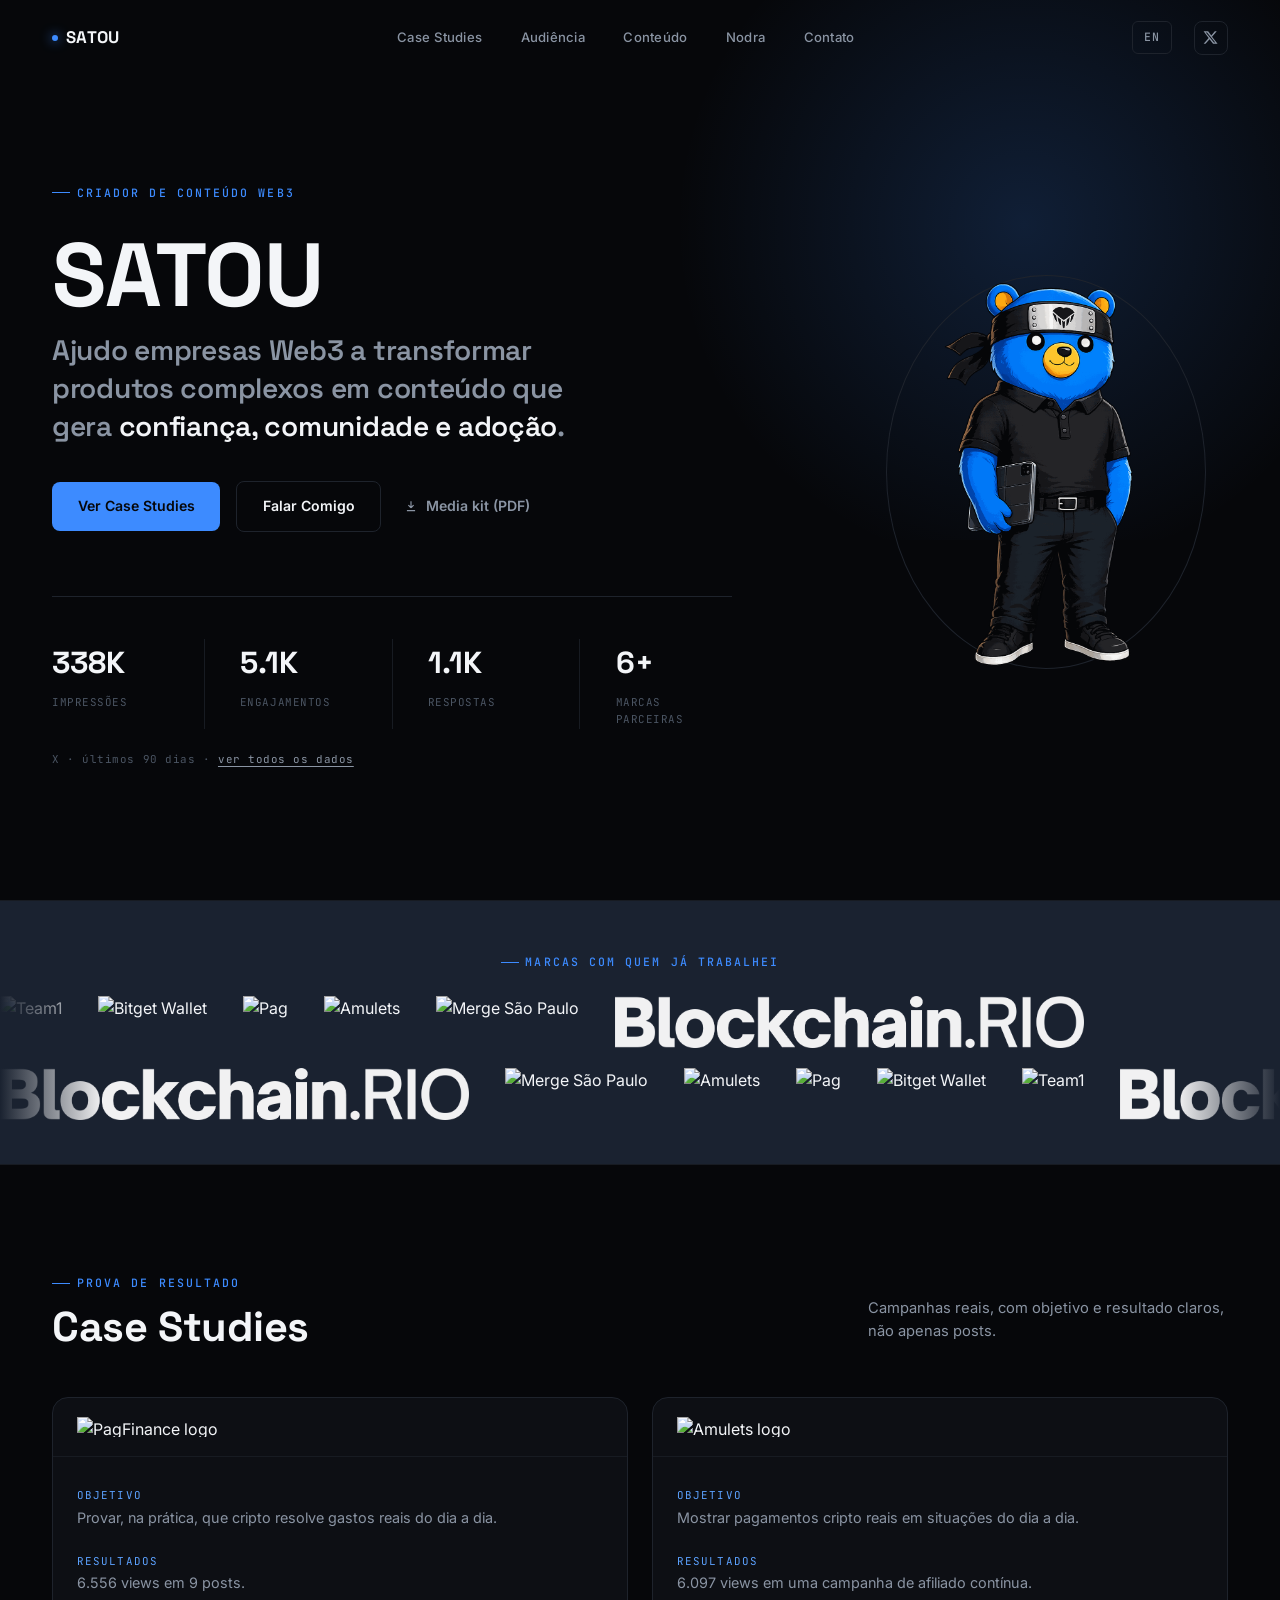
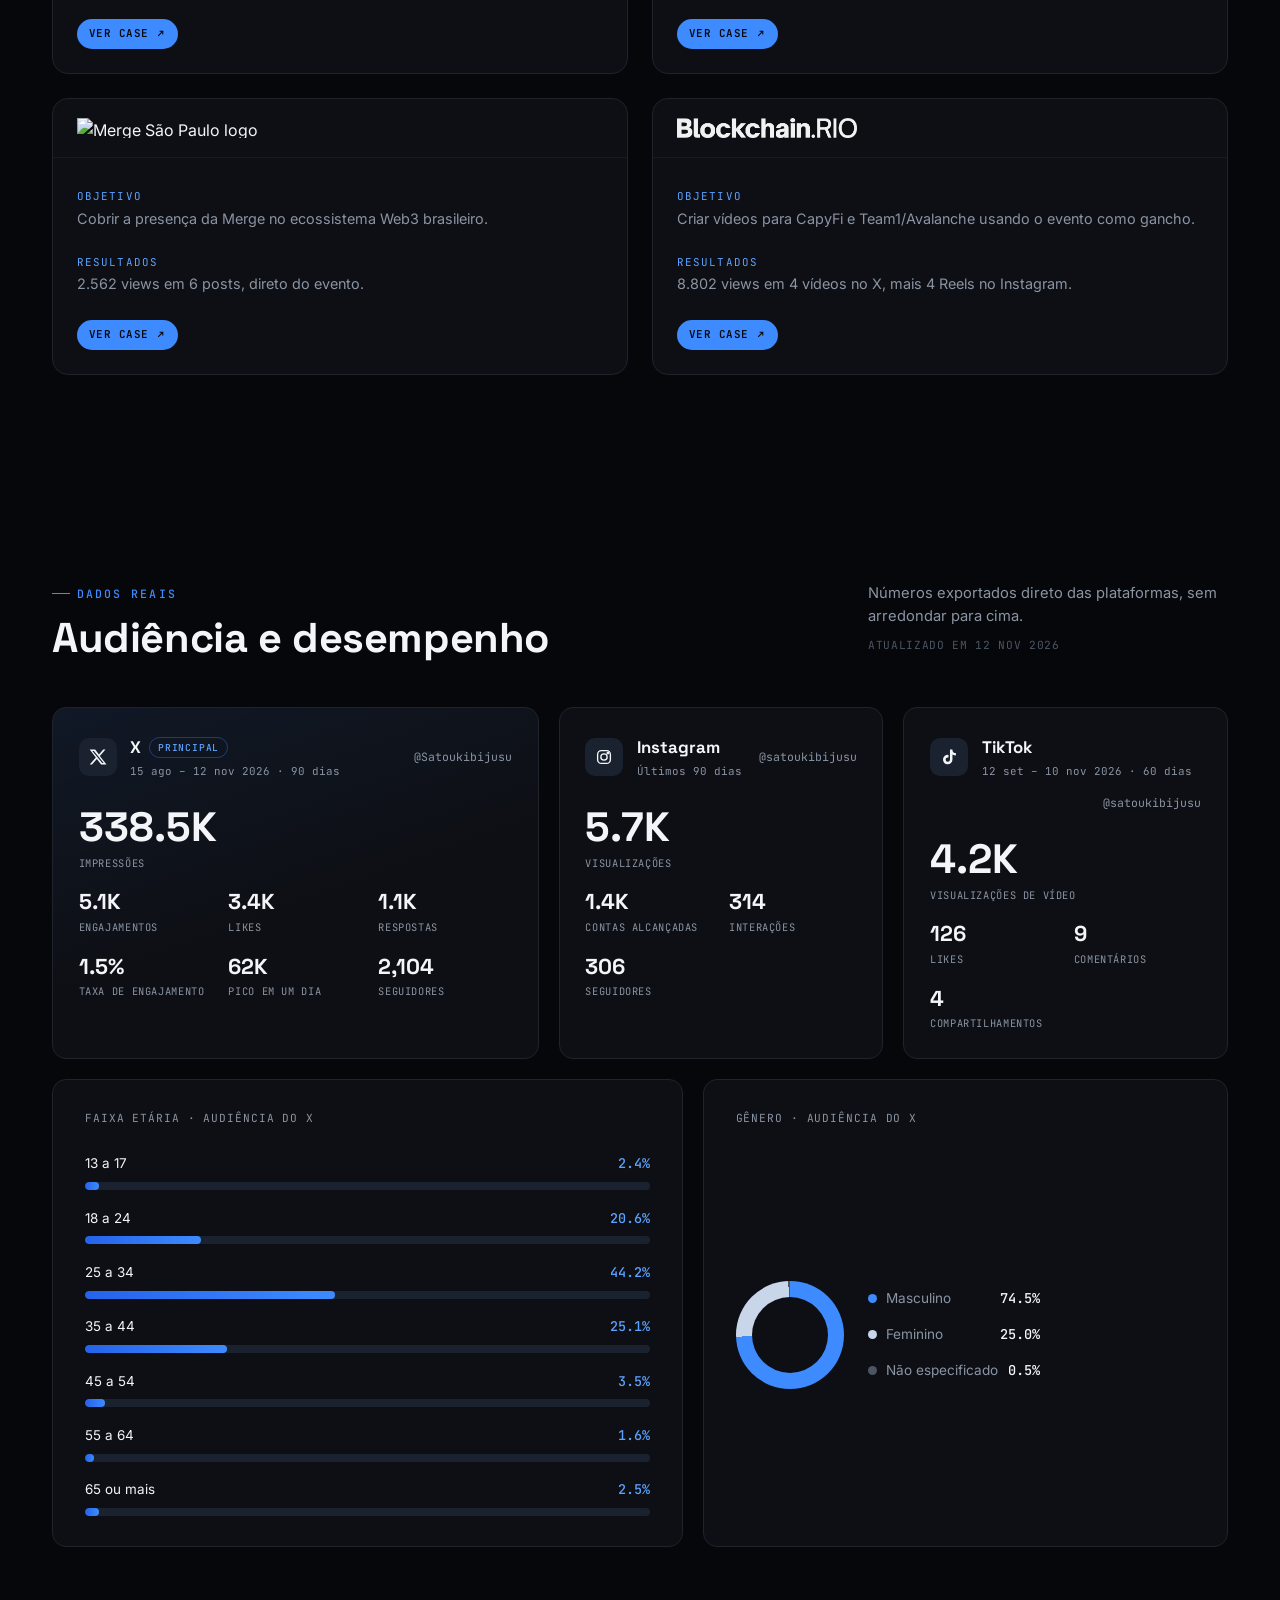
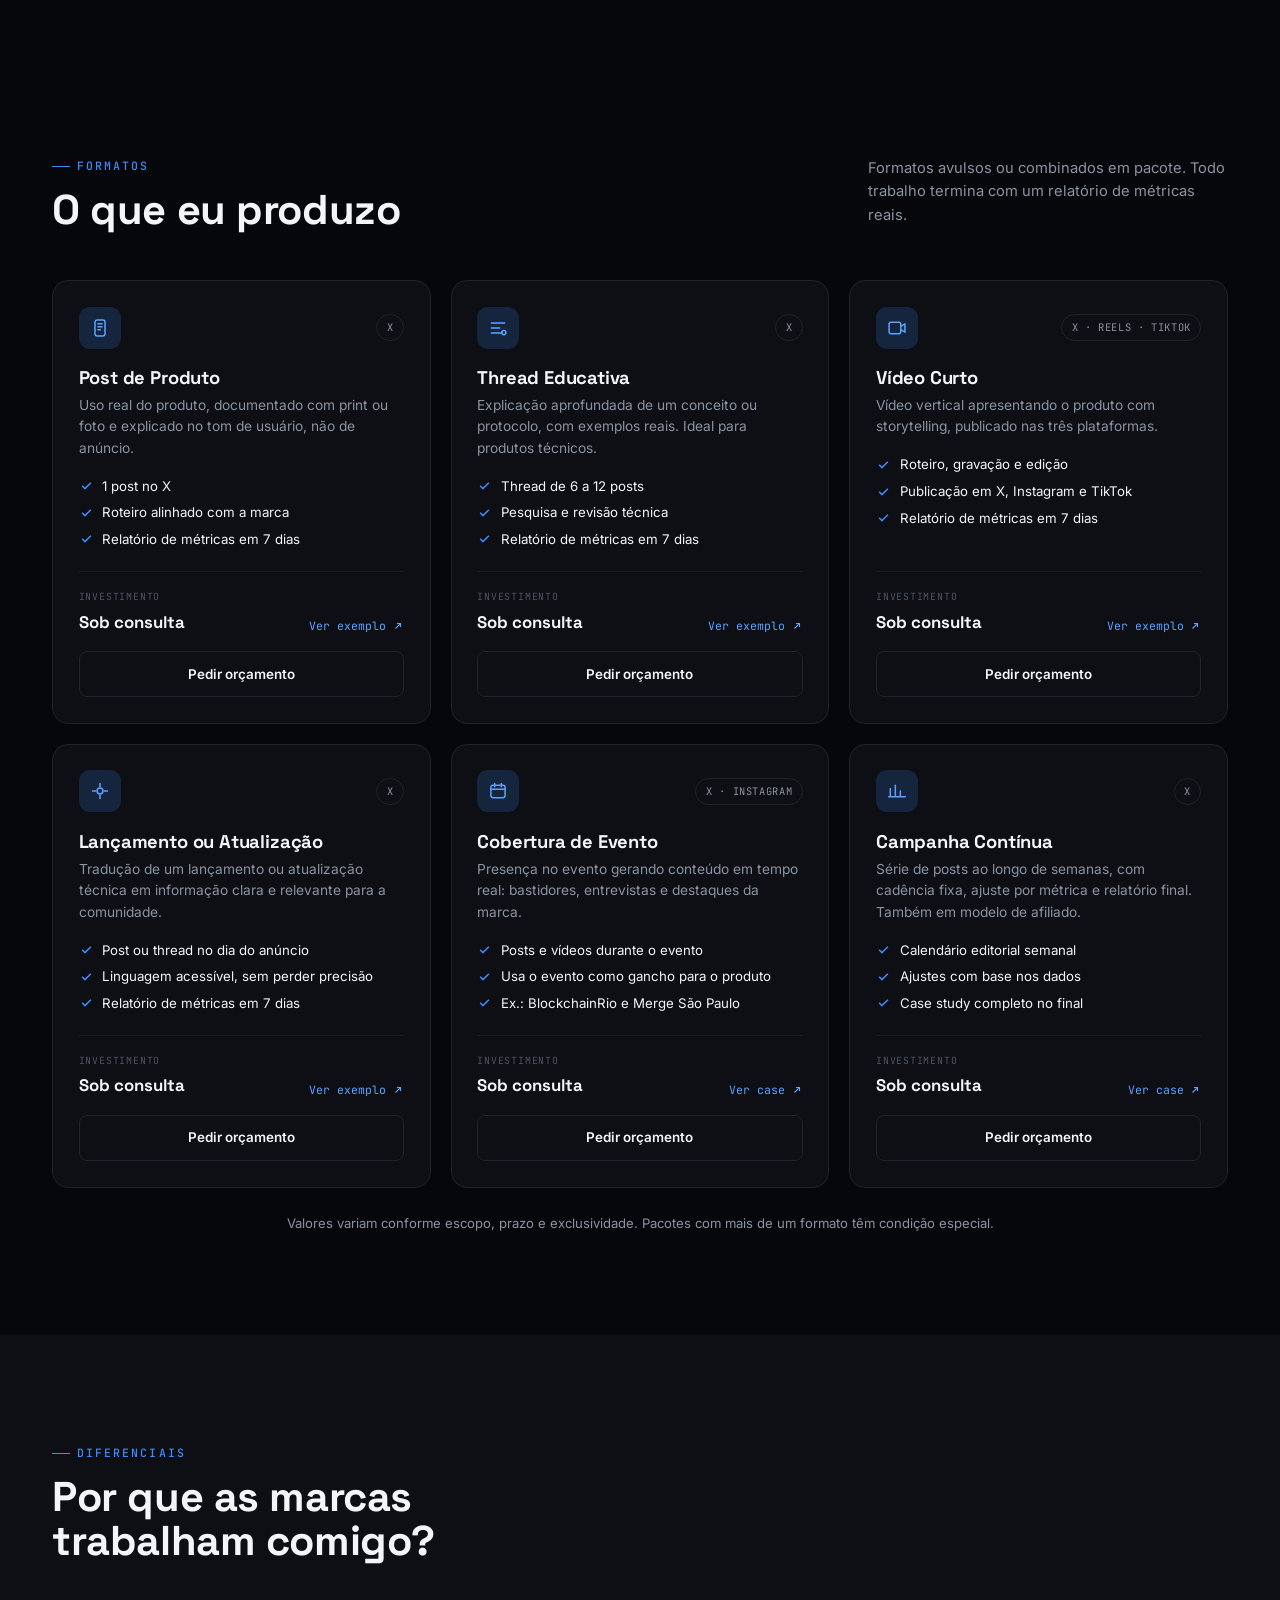
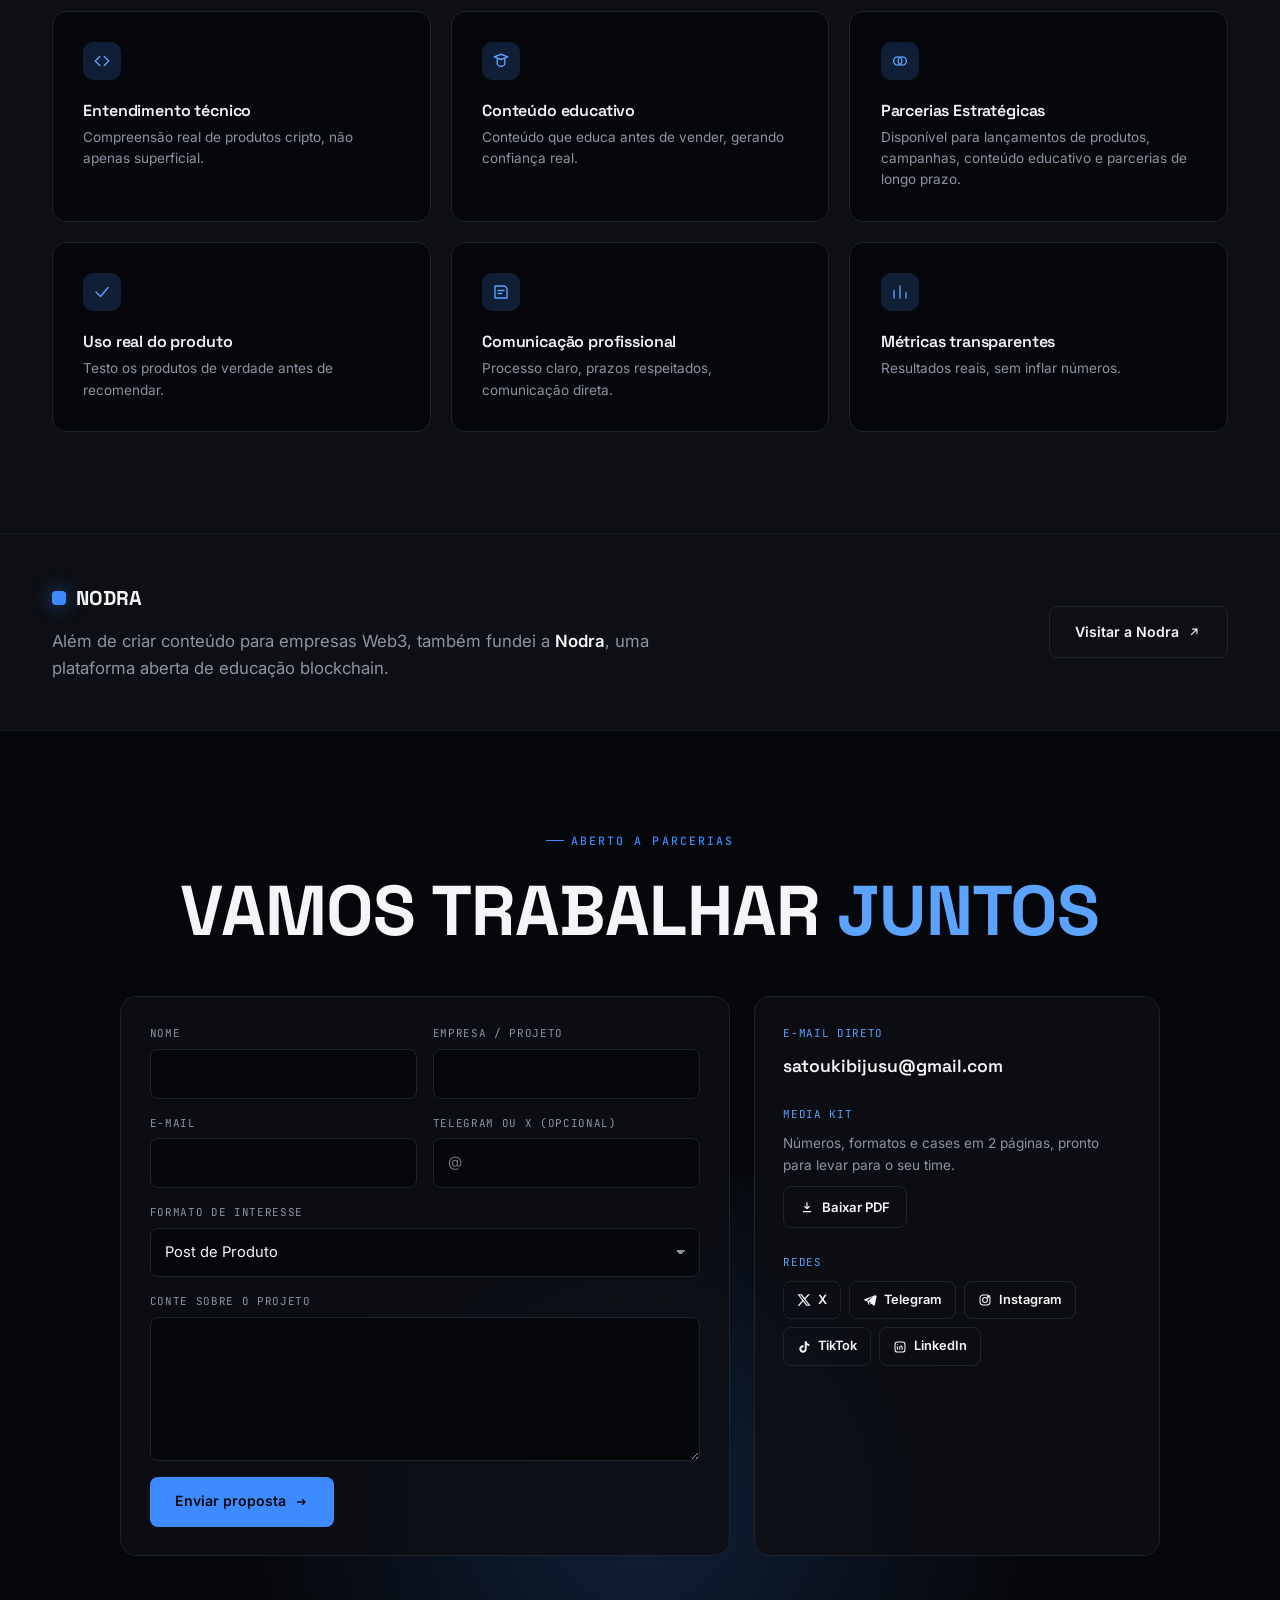
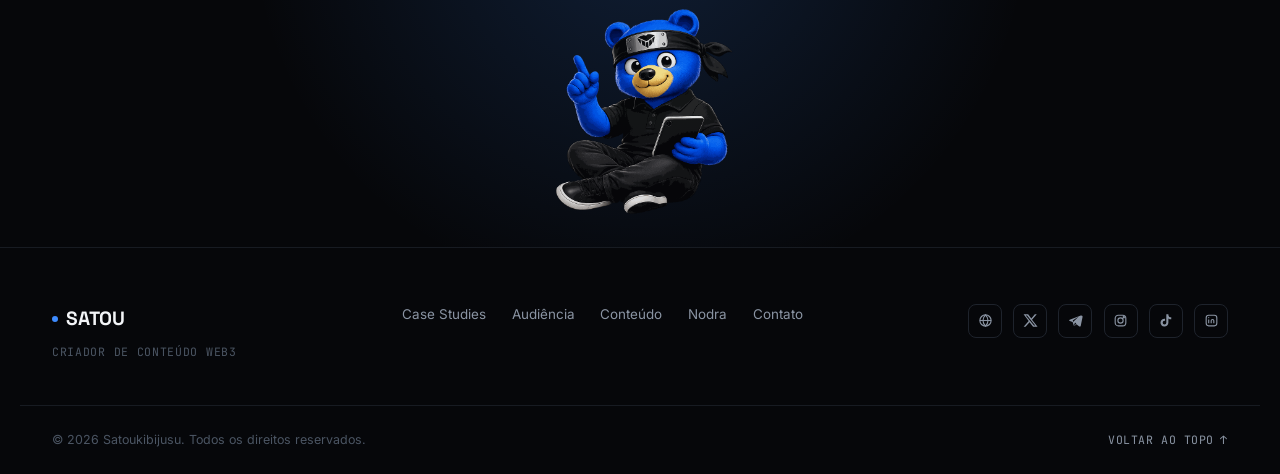
==== commit 05fac7fa: "feat: seguidores do X (2.104) no site e no media kit Co-Authored-By: Claude Opus 5.5 <noreply@anthro" ====
--- a/index.html
+++ b/index.html
@@ -10,15 +10,16 @@
 <link rel="apple-touch-icon" href="assets/og/apple-touch-icon.png">
 
 <meta property="og:type" content="website">
+<meta property="og:url" content="https://satoukibijusu.vercel.app/">
 <meta property="og:site_name" content="Satou">
 <meta property="og:title" content="Satou | Criador de Conteúdo Web3">
 <meta property="og:description" content="Conteúdo Web3 que gera confiança, comunidade e adoção. Case studies, métricas reais e formatos de parceria.">
-<meta property="og:image" content="/assets/og/og-image.png">
+<meta property="og:image" content="https://satoukibijusu.vercel.app/assets/og/og-image.png">
 <meta property="og:image:width" content="1200">
 <meta property="og:image:height" content="630">
 <meta name="twitter:card" content="summary_large_image">
 <meta name="twitter:site" content="@Satoukibijusu">
-<meta name="twitter:image" content="/assets/og/og-image.png">
+<meta name="twitter:image" content="https://satoukibijusu.vercel.app/assets/og/og-image.png">
 
 <link rel="preconnect" href="https://fonts.googleapis.com">
 <link rel="preconnect" href="https://fonts.gstatic.com" crossorigin>
@@ -437,6 +438,10 @@
             <div class="pstat">
               <div class="pstat-value">62K</div>
               <div class="pstat-label"><span data-lang="pt">Pico em um dia</span><span data-lang="en">Single-day peak</span></div>
+            </div>
+            <div class="pstat">
+              <div class="pstat-value">2,104</div>
+              <div class="pstat-label"><span data-lang="pt">Seguidores</span><span data-lang="en">Followers</span></div>
             </div>
           </div>
         </article>
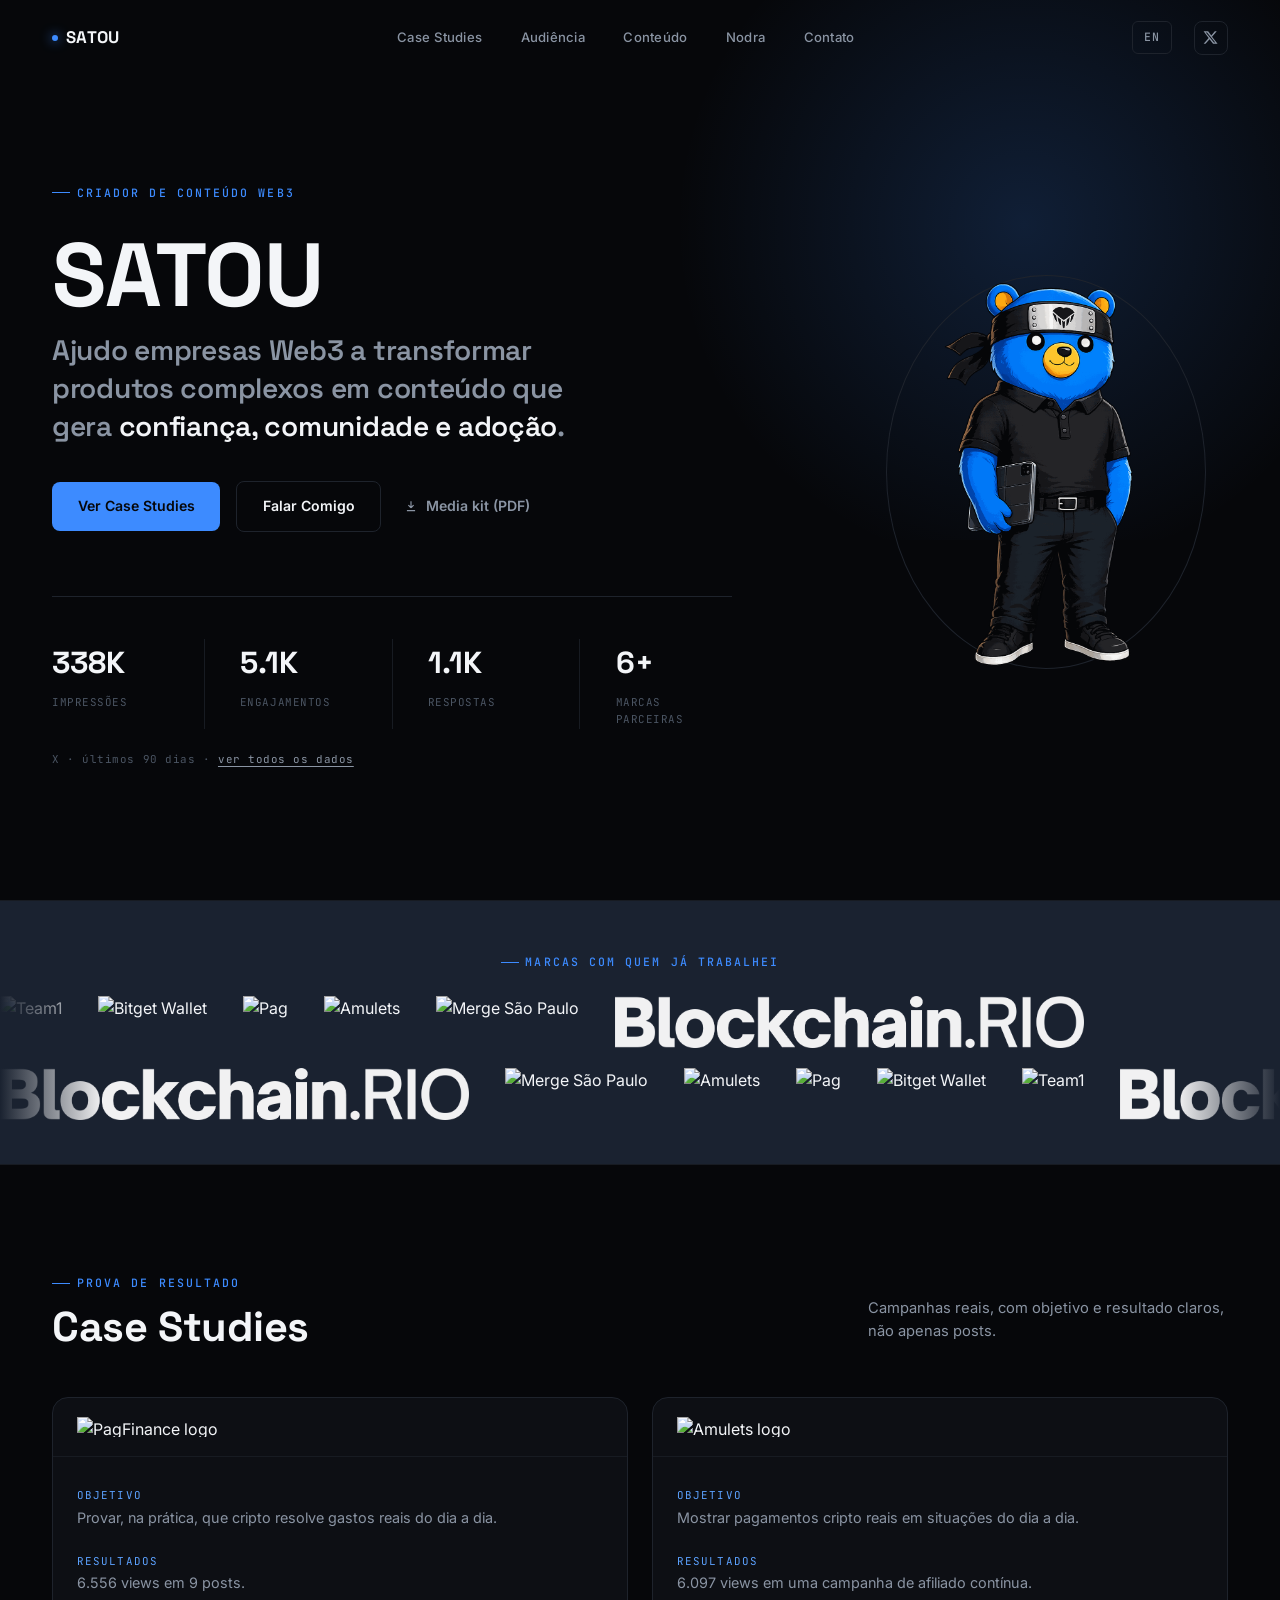
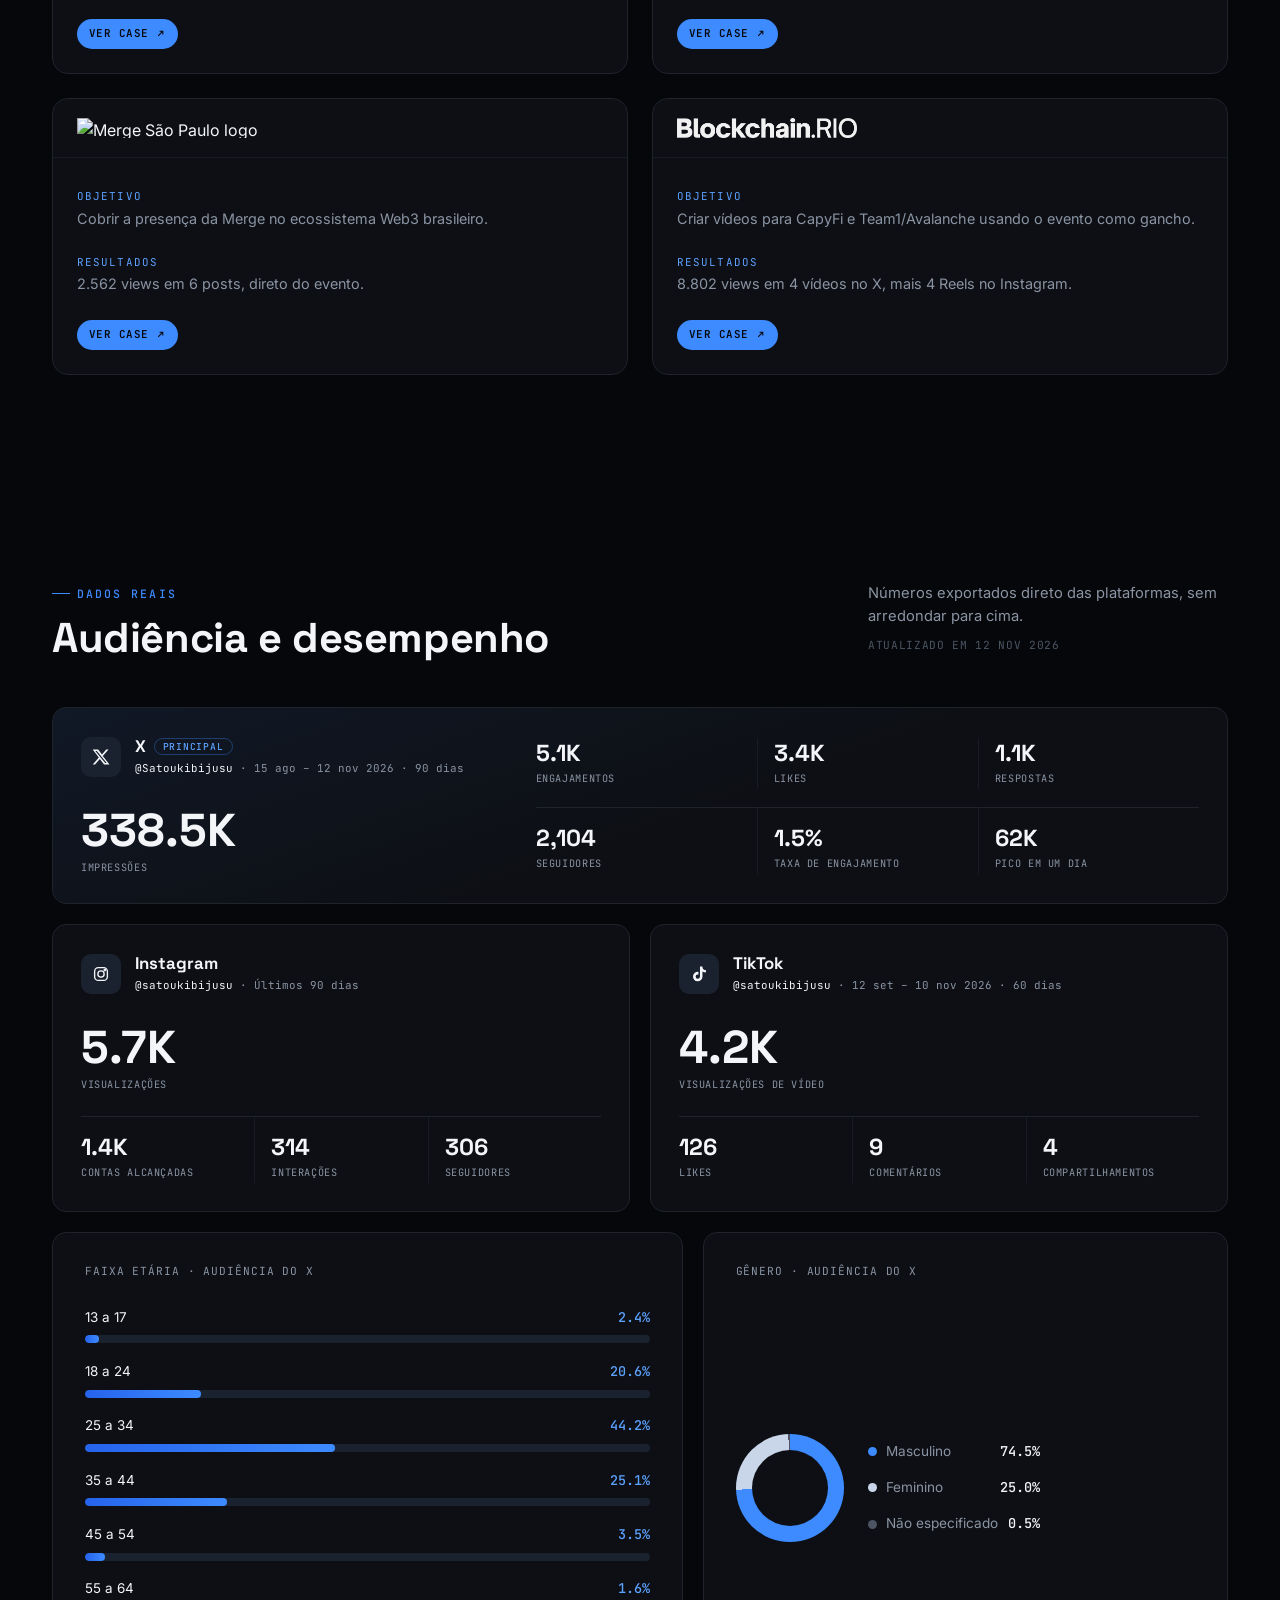
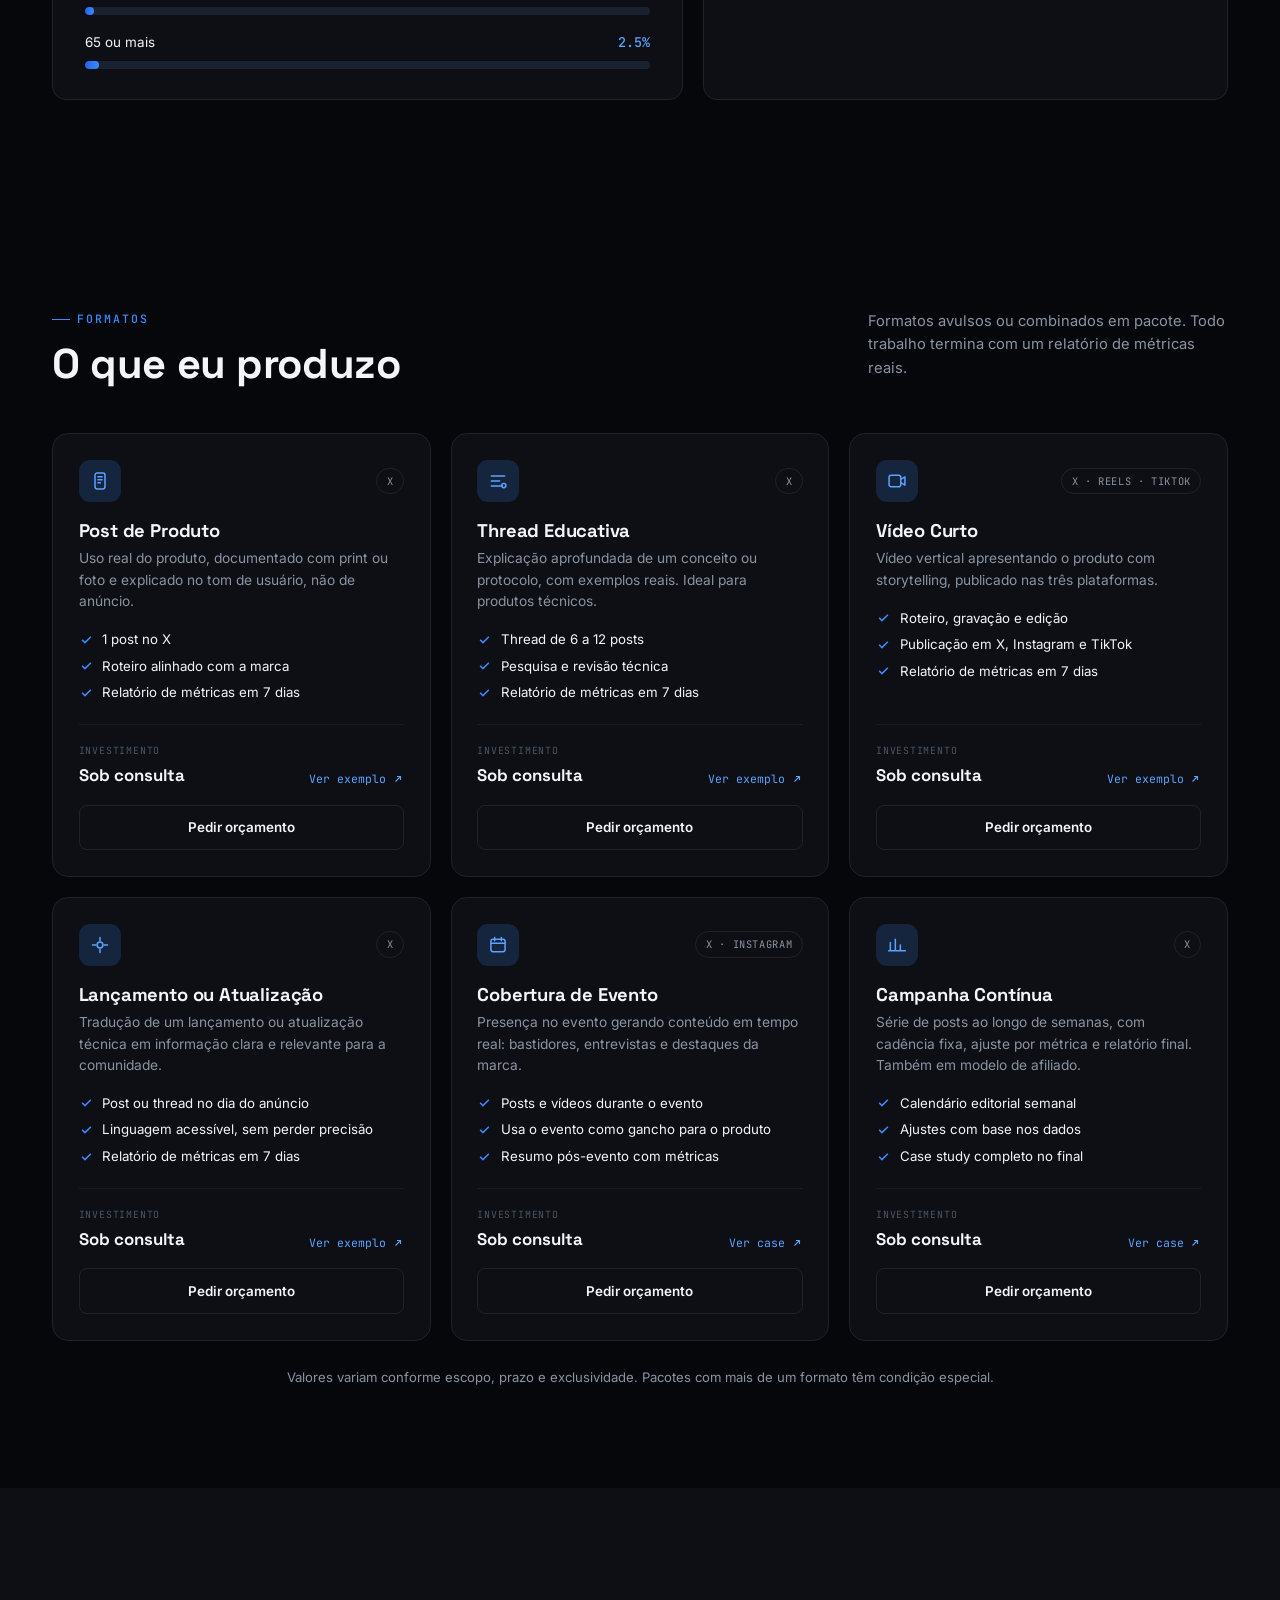
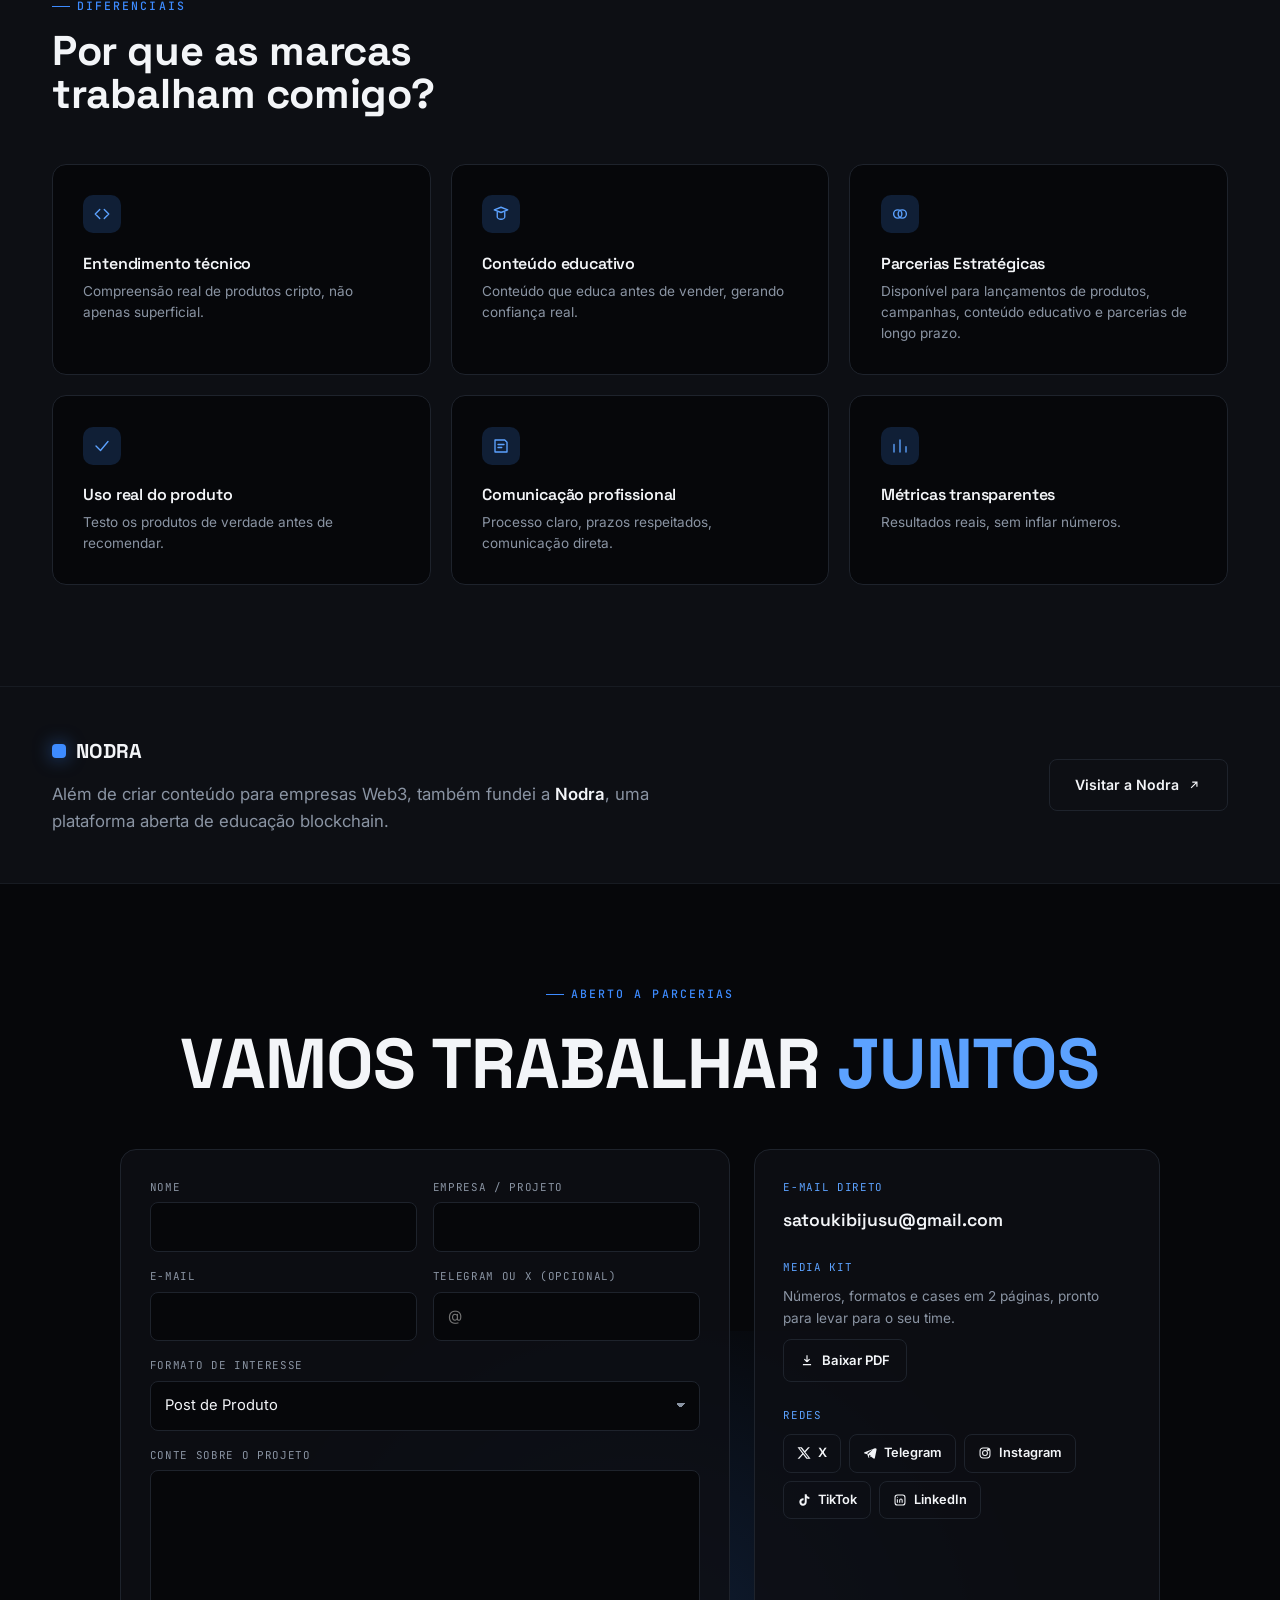
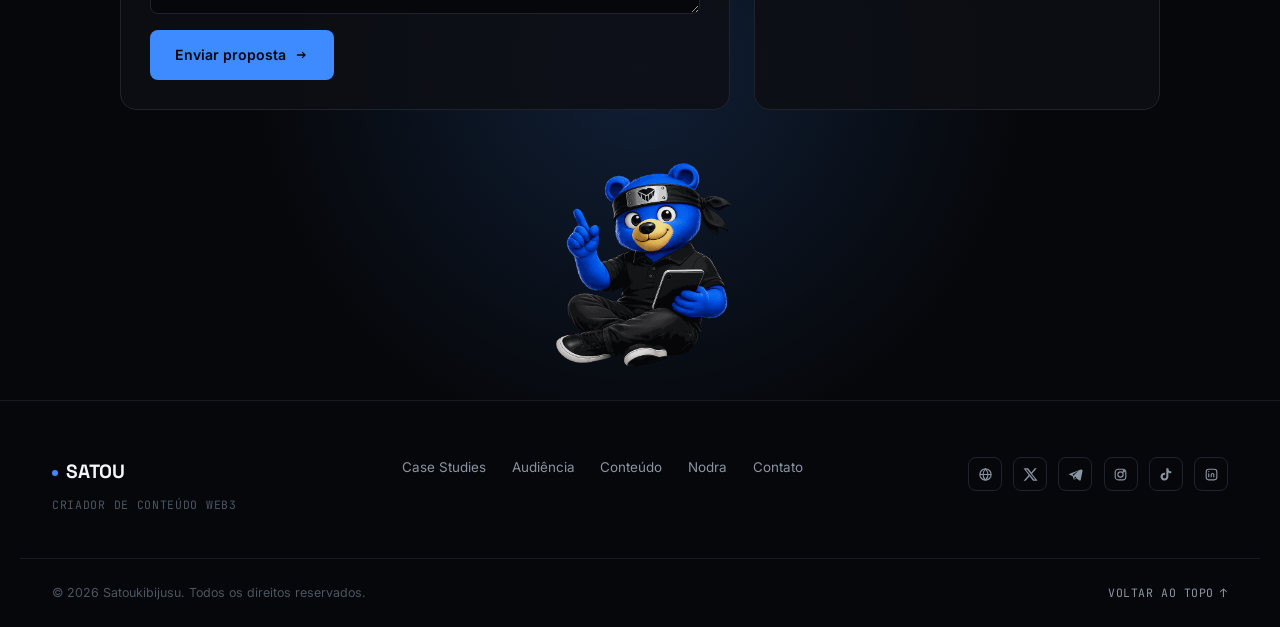
==== commit 0a6a04d2: "fix: alinhamento dos cards de audiência; remove nomes de eventos do formato Cobertura de Evento Co-A" ====
--- a/index.html
+++ b/index.html
@@ -406,101 +406,64 @@
       <div class="platform-grid">
 
         <article class="platform-card platform-card--main" data-reveal data-delay="1">
+          <div class="platform-main-left">
           <header class="platform-head">
             <span class="platform-icon"><svg viewBox="0 0 24 24" fill="currentColor"><path d="M18.9 2H22l-7.6 8.7L23.3 22h-7.2l-5.6-7.3L4 22H1l8.1-9.3L.9 2h7.3l5.1 6.7L18.9 2Zm-1.3 18h2L6.5 4H4.4l13.2 16Z"/></svg></span>
-            <div>
+            <div class="platform-id">
               <div class="platform-name">X <span class="platform-tag" data-lang="pt">Principal</span><span class="platform-tag" data-lang="en">Main</span></div>
-              <div class="platform-period"><span data-lang="pt">15 ago – 12 nov 2026 · 90 dias</span><span data-lang="en">Aug 15 – Nov 12, 2026 · 90 days</span></div>
-            </div>
-            <a class="platform-handle" href="https://x.com/Satoukibijusu" target="_blank" rel="noopener">@Satoukibijusu</a>
+              <div class="platform-meta"><a href="https://x.com/Satoukibijusu" target="_blank" rel="noopener">@Satoukibijusu</a><span class="meta-sep"> · </span><span data-lang="pt">15 ago – 12 nov 2026 · 90 dias</span><span data-lang="en">Aug 15 – Nov 12, 2026 · 90 days</span></div>
+            </div>
           </header>
-          <div class="pstat-grid pstat-grid--main">
-            <div class="pstat pstat--big">
-              <div class="pstat-value">338.5K</div>
-              <div class="pstat-label"><span data-lang="pt">Impressões</span><span data-lang="en">Impressions</span></div>
-            </div>
-            <div class="pstat">
-              <div class="pstat-value">5.1K</div>
-              <div class="pstat-label"><span data-lang="pt">Engajamentos</span><span data-lang="en">Engagements</span></div>
-            </div>
-            <div class="pstat">
-              <div class="pstat-value">3.4K</div>
-              <div class="pstat-label"><span data-lang="pt">Likes</span><span data-lang="en">Likes</span></div>
-            </div>
-            <div class="pstat">
-              <div class="pstat-value">1.1K</div>
-              <div class="pstat-label"><span data-lang="pt">Respostas</span><span data-lang="en">Replies</span></div>
-            </div>
-            <div class="pstat">
-              <div class="pstat-value">1.5%</div>
-              <div class="pstat-label"><span data-lang="pt">Taxa de engajamento</span><span data-lang="en">Engagement rate</span></div>
-            </div>
-            <div class="pstat">
-              <div class="pstat-value">62K</div>
-              <div class="pstat-label"><span data-lang="pt">Pico em um dia</span><span data-lang="en">Single-day peak</span></div>
-            </div>
-            <div class="pstat">
-              <div class="pstat-value">2,104</div>
-              <div class="pstat-label"><span data-lang="pt">Seguidores</span><span data-lang="en">Followers</span></div>
-            </div>
+          <div class="platform-big">
+            <div class="pstat-value">338.5K</div>
+            <div class="pstat-label"><span data-lang="pt">Impressões</span><span data-lang="en">Impressions</span></div>
+          </div>
+          </div>
+          <div class="pstat-grid pstat-grid--6">
+              <div class="pstat"><div class="pstat-value">5.1K</div><div class="pstat-label"><span data-lang="pt">Engajamentos</span><span data-lang="en">Engagements</span></div></div>
+              <div class="pstat"><div class="pstat-value">3.4K</div><div class="pstat-label"><span data-lang="pt">Likes</span><span data-lang="en">Likes</span></div></div>
+              <div class="pstat"><div class="pstat-value">1.1K</div><div class="pstat-label"><span data-lang="pt">Respostas</span><span data-lang="en">Replies</span></div></div>
+              <div class="pstat"><div class="pstat-value">2,104</div><div class="pstat-label"><span data-lang="pt">Seguidores</span><span data-lang="en">Followers</span></div></div>
+              <div class="pstat"><div class="pstat-value">1.5%</div><div class="pstat-label"><span data-lang="pt">Taxa de engajamento</span><span data-lang="en">Engagement rate</span></div></div>
+              <div class="pstat"><div class="pstat-value">62K</div><div class="pstat-label"><span data-lang="pt">Pico em um dia</span><span data-lang="en">Single-day peak</span></div></div>
           </div>
         </article>
 
         <article class="platform-card" data-reveal data-delay="2">
           <header class="platform-head">
             <span class="platform-icon"><svg viewBox="0 0 24 24" fill="none" stroke="currentColor" stroke-width="1.8"><rect x="3.5" y="3.5" width="17" height="17" rx="5"/><circle cx="12" cy="12" r="4.2"/><circle cx="17.2" cy="6.8" r="1"/></svg></span>
-            <div>
-              <div class="platform-name">Instagram</div>
-              <div class="platform-period"><span data-lang="pt">Últimos 90 dias</span><span data-lang="en">Last 90 days</span></div>
-            </div>
-            <a class="platform-handle" href="https://www.instagram.com/satoukibijusu/" target="_blank" rel="noopener">@satoukibijusu</a>
+            <div class="platform-id">
+              <div class="platform-name">Instagram </div>
+              <div class="platform-meta"><a href="https://www.instagram.com/satoukibijusu/" target="_blank" rel="noopener">@satoukibijusu</a><span class="meta-sep"> · </span><span data-lang="pt">Últimos 90 dias</span><span data-lang="en">Last 90 days</span></div>
+            </div>
           </header>
+          <div class="platform-big">
+            <div class="pstat-value">5.7K</div>
+            <div class="pstat-label"><span data-lang="pt">Visualizações</span><span data-lang="en">Views</span></div>
+          </div>
           <div class="pstat-grid">
-            <div class="pstat pstat--big">
-              <div class="pstat-value">5.7K</div>
-              <div class="pstat-label"><span data-lang="pt">Visualizações</span><span data-lang="en">Views</span></div>
-            </div>
-            <div class="pstat">
-              <div class="pstat-value">1.4K</div>
-              <div class="pstat-label"><span data-lang="pt">Contas alcançadas</span><span data-lang="en">Accounts reached</span></div>
-            </div>
-            <div class="pstat">
-              <div class="pstat-value">314</div>
-              <div class="pstat-label"><span data-lang="pt">Interações</span><span data-lang="en">Interactions</span></div>
-            </div>
-            <div class="pstat">
-              <div class="pstat-value">306</div>
-              <div class="pstat-label"><span data-lang="pt">Seguidores</span><span data-lang="en">Followers</span></div>
-            </div>
+              <div class="pstat"><div class="pstat-value">1.4K</div><div class="pstat-label"><span data-lang="pt">Contas alcançadas</span><span data-lang="en">Accounts reached</span></div></div>
+              <div class="pstat"><div class="pstat-value">314</div><div class="pstat-label"><span data-lang="pt">Interações</span><span data-lang="en">Interactions</span></div></div>
+              <div class="pstat"><div class="pstat-value">306</div><div class="pstat-label"><span data-lang="pt">Seguidores</span><span data-lang="en">Followers</span></div></div>
           </div>
         </article>
 
         <article class="platform-card" data-reveal data-delay="3">
           <header class="platform-head">
             <span class="platform-icon"><svg viewBox="0 0 24 24" fill="currentColor"><path d="M16.6 2h-3.3v13.4a2.9 2.9 0 1 1-2.9-2.9c.3 0 .6 0 .9.1V9.2a6.3 6.3 0 1 0 5.3 6.2V8.6a7.9 7.9 0 0 0 4.6 1.5V6.8a4.6 4.6 0 0 1-4.6-4.6Z"/></svg></span>
-            <div>
-              <div class="platform-name">TikTok</div>
-              <div class="platform-period"><span data-lang="pt">12 set – 10 nov 2026 · 60 dias</span><span data-lang="en">Sep 12 – Nov 10, 2026 · 60 days</span></div>
-            </div>
-            <a class="platform-handle" href="https://www.tiktok.com/@satoukibijusu" target="_blank" rel="noopener">@satoukibijusu</a>
+            <div class="platform-id">
+              <div class="platform-name">TikTok </div>
+              <div class="platform-meta"><a href="https://www.tiktok.com/@satoukibijusu" target="_blank" rel="noopener">@satoukibijusu</a><span class="meta-sep"> · </span><span data-lang="pt">12 set – 10 nov 2026 · 60 dias</span><span data-lang="en">Sep 12 – Nov 10, 2026 · 60 days</span></div>
+            </div>
           </header>
+          <div class="platform-big">
+            <div class="pstat-value">4.2K</div>
+            <div class="pstat-label"><span data-lang="pt">Visualizações de vídeo</span><span data-lang="en">Video views</span></div>
+          </div>
           <div class="pstat-grid">
-            <div class="pstat pstat--big">
-              <div class="pstat-value">4.2K</div>
-              <div class="pstat-label"><span data-lang="pt">Visualizações de vídeo</span><span data-lang="en">Video views</span></div>
-            </div>
-            <div class="pstat">
-              <div class="pstat-value">126</div>
-              <div class="pstat-label"><span data-lang="pt">Likes</span><span data-lang="en">Likes</span></div>
-            </div>
-            <div class="pstat">
-              <div class="pstat-value">9</div>
-              <div class="pstat-label"><span data-lang="pt">Comentários</span><span data-lang="en">Comments</span></div>
-            </div>
-            <div class="pstat">
-              <div class="pstat-value">4</div>
-              <div class="pstat-label"><span data-lang="pt">Compartilhamentos</span><span data-lang="en">Shares</span></div>
-            </div>
+              <div class="pstat"><div class="pstat-value">126</div><div class="pstat-label"><span data-lang="pt">Likes</span><span data-lang="en">Likes</span></div></div>
+              <div class="pstat"><div class="pstat-value">9</div><div class="pstat-label"><span data-lang="pt">Comentários</span><span data-lang="en">Comments</span></div></div>
+              <div class="pstat"><div class="pstat-value">4</div><div class="pstat-label"><span data-lang="pt">Compartilhamentos</span><span data-lang="en">Shares</span></div></div>
           </div>
         </article>
 
@@ -706,7 +669,7 @@
           <ul class="service-list">
               <li><svg viewBox="0 0 24 24" fill="none" stroke="currentColor" stroke-width="2.4"><path d="m5 12.5 4.5 4.5L19 7.5"/></svg><span data-lang="pt">Posts e vídeos durante o evento</span><span data-lang="en">Posts and videos during the event</span></li>
               <li><svg viewBox="0 0 24 24" fill="none" stroke="currentColor" stroke-width="2.4"><path d="m5 12.5 4.5 4.5L19 7.5"/></svg><span data-lang="pt">Usa o evento como gancho para o produto</span><span data-lang="en">Uses the event as a hook for the product</span></li>
-              <li><svg viewBox="0 0 24 24" fill="none" stroke="currentColor" stroke-width="2.4"><path d="m5 12.5 4.5 4.5L19 7.5"/></svg><span data-lang="pt">Ex.: BlockchainRio e Merge São Paulo</span><span data-lang="en">E.g. BlockchainRio and Merge São Paulo</span></li>
+              <li><svg viewBox="0 0 24 24" fill="none" stroke="currentColor" stroke-width="2.4"><path d="m5 12.5 4.5 4.5L19 7.5"/></svg><span data-lang="pt">Resumo pós-evento com métricas</span><span data-lang="en">Post-event recap with metrics</span></li>
           </ul>
           <div class="service-foot">
             <div class="service-price">
--- a/css/style.css
+++ b/css/style.css
@@ -1328,7 +1328,7 @@
 
 .platform-grid {
   display: grid;
-  grid-template-columns: 1.5fr 1fr 1fr;
+  grid-template-columns: 1fr 1fr;
   gap: 1.25rem;
   margin-bottom: 1.25rem;
 }
@@ -1337,35 +1337,45 @@
   background: var(--surface);
   border: 1px solid var(--border);
   border-radius: 14px;
-  padding: 1.6rem;
+  padding: 1.75rem;
   display: flex;
   flex-direction: column;
-  gap: 1.5rem;
   transition: border-color var(--dur-fast) ease;
 }
 .platform-card:hover { border-color: var(--blue-dim); }
+
+/* X: card largo, número principal à esquerda e 6 métricas à direita */
 .platform-card--main {
+  grid-column: 1 / -1;
+  display: grid;
+  grid-template-columns: 1fr 1.6fr;
+  gap: 2.5rem;
+  align-items: stretch;
   background: linear-gradient(160deg, rgba(61,139,255,0.08), transparent 55%), var(--surface);
 }
+.platform-main-left { display: flex; flex-direction: column; }
+.platform-card--main .platform-big { margin-bottom: 0; margin-top: auto; }
 
 .platform-head {
   display: flex;
   align-items: center;
   gap: 0.85rem;
-  flex-wrap: wrap;
+  margin-bottom: 1.75rem;
 }
 .platform-icon {
-  width: 38px; height: 38px;
+  width: 40px; height: 40px;
   border-radius: 10px;
   background: var(--surface-2);
   display: flex; align-items: center; justify-content: center;
   flex-shrink: 0;
 }
 .platform-icon svg { width: 18px; height: 18px; }
+.platform-id { min-width: 0; }
 .platform-name {
   font-family: var(--font-display);
   font-weight: 700;
   font-size: 1.05rem;
+  line-height: 1.2;
   display: flex;
   align-items: center;
   gap: 0.5rem;
@@ -1381,42 +1391,46 @@
   border-radius: 20px;
   padding: 0.12rem 0.5rem;
 }
-.platform-period {
+.platform-meta {
   font-family: var(--font-mono);
   font-size: 0.68rem;
   color: var(--muted);
-  margin-top: 0.15rem;
-}
-.platform-handle {
-  margin-left: auto;
-  font-family: var(--font-mono);
-  font-size: 0.72rem;
-  color: var(--muted);
-  transition: color var(--dur-fast) ease;
-}
-.platform-handle:hover { color: var(--blue-bright); }
-
+  margin-top: 0.2rem;
+}
+.platform-meta a { color: var(--white); transition: color var(--dur-fast) ease; }
+.platform-meta a:hover { color: var(--blue-bright); }
+
+.platform-big { margin-bottom: 1.5rem; }
+.platform-big .pstat-value { font-size: clamp(2.2rem, 3.6vw, 2.9rem); }
+
+/* Métricas menores: colunas iguais, separadas por linha e divisórias */
 .pstat-grid {
   display: grid;
-  grid-template-columns: 1fr 1fr;
-  gap: 1.2rem 1rem;
-}
-.pstat-grid--main { grid-template-columns: repeat(3, 1fr); }
-.pstat--big { grid-column: 1 / -1; }
+  grid-template-columns: repeat(3, 1fr);
+  border-top: 1px solid var(--border);
+}
+.pstat-grid--6 { margin-top: 0; border-top: none; align-content: center; row-gap: 0; }
+.pstat {
+  padding: 1.1rem 1rem 0.2rem;
+  border-left: 1px solid var(--border-soft);
+}
+.pstat:nth-child(3n+1) { border-left: none; padding-left: 0; }
+.pstat-grid--6 .pstat:nth-child(n+4) { border-top: 1px solid var(--border); margin-top: 1.1rem; }
+.pstat-grid--6 .pstat:nth-child(-n+3) { padding-top: 0.2rem; }
 .pstat-value {
   font-family: var(--font-display);
-  font-size: 1.35rem;
+  font-size: 1.45rem;
   font-weight: 700;
   line-height: 1.1;
 }
-.pstat--big .pstat-value { font-size: clamp(2rem, 3.2vw, 2.6rem); }
 .pstat-label {
   font-family: var(--font-mono);
-  font-size: 0.65rem;
+  font-size: 0.64rem;
   letter-spacing: 0.06em;
   text-transform: uppercase;
   color: var(--muted);
-  margin-top: 0.3rem;
+  margin-top: 0.35rem;
+  line-height: 1.35;
 }
 
 /* --- Formats / services --- */
--- a/css/responsive.css
+++ b/css/responsive.css
@@ -167,15 +167,20 @@
    EXTRAS: plataformas, formatos, formulário
    ------------------------------------------------------------ */
 @media (max-width: 1024px) {
-  .platform-grid { grid-template-columns: 1fr 1fr; }
-  .platform-card--main { grid-column: 1 / -1; }
+  .platform-card--main { grid-template-columns: 1fr; gap: 1.75rem; }
+  .platform-meta a { display: block; margin-bottom: 0.1rem; }
+  .platform-meta .meta-sep { display: none; }
+  .platform-card--main .platform-big { margin-top: 0; }
   .service-grid { grid-template-columns: repeat(2, 1fr); }
   .contact-grid { grid-template-columns: 1fr; max-width: 640px; }
 }
 
 @media (max-width: 768px) {
   .platform-grid { grid-template-columns: 1fr; }
-  .pstat-grid--main { grid-template-columns: 1fr 1fr; }
+  .platform-card { padding: 1.4rem; }
+  .pstat { padding-left: 0.75rem; padding-right: 0.5rem; }
+  .pstat-value { font-size: 1.25rem; }
+  .pstat-label { font-size: 0.58rem; letter-spacing: 0.04em; }
   .service-grid { grid-template-columns: 1fr; }
   .field-row { grid-template-columns: 1fr; }
   .contact-form, .contact-aside { padding: 1.4rem; }
